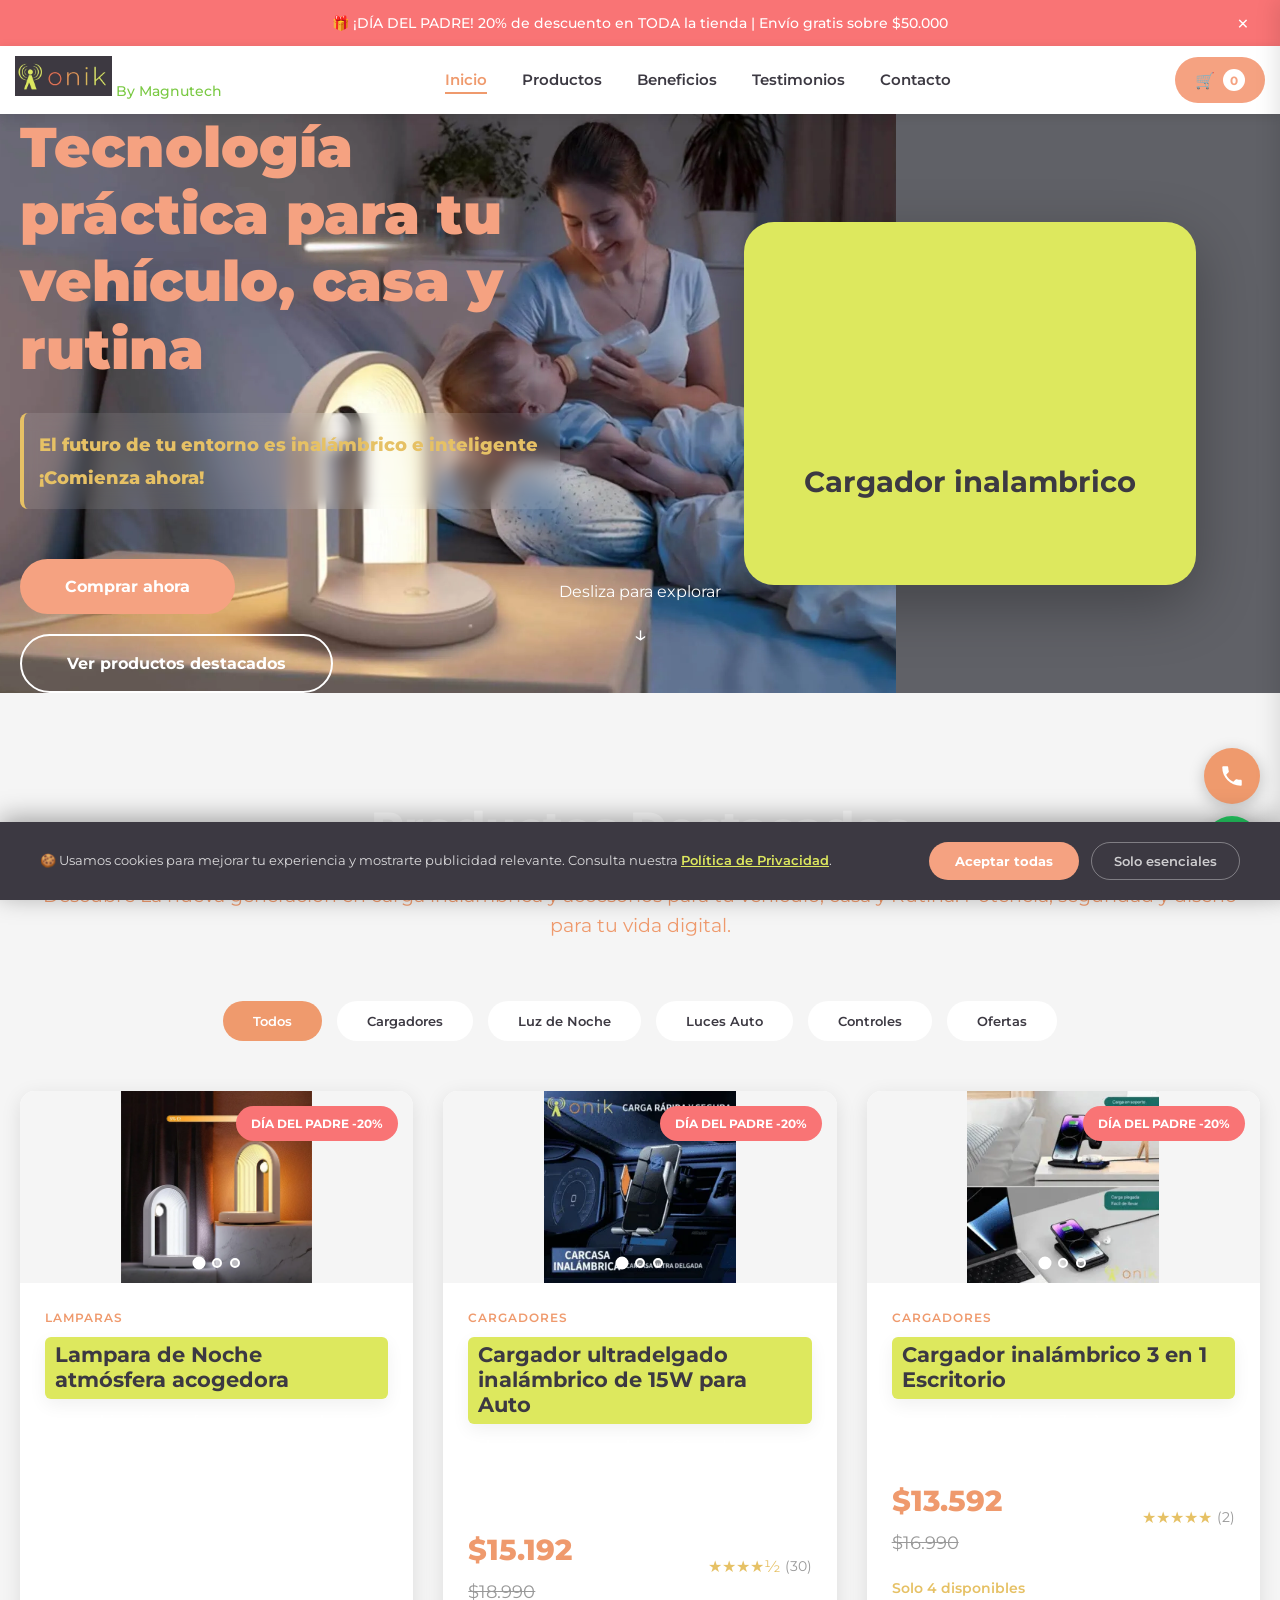
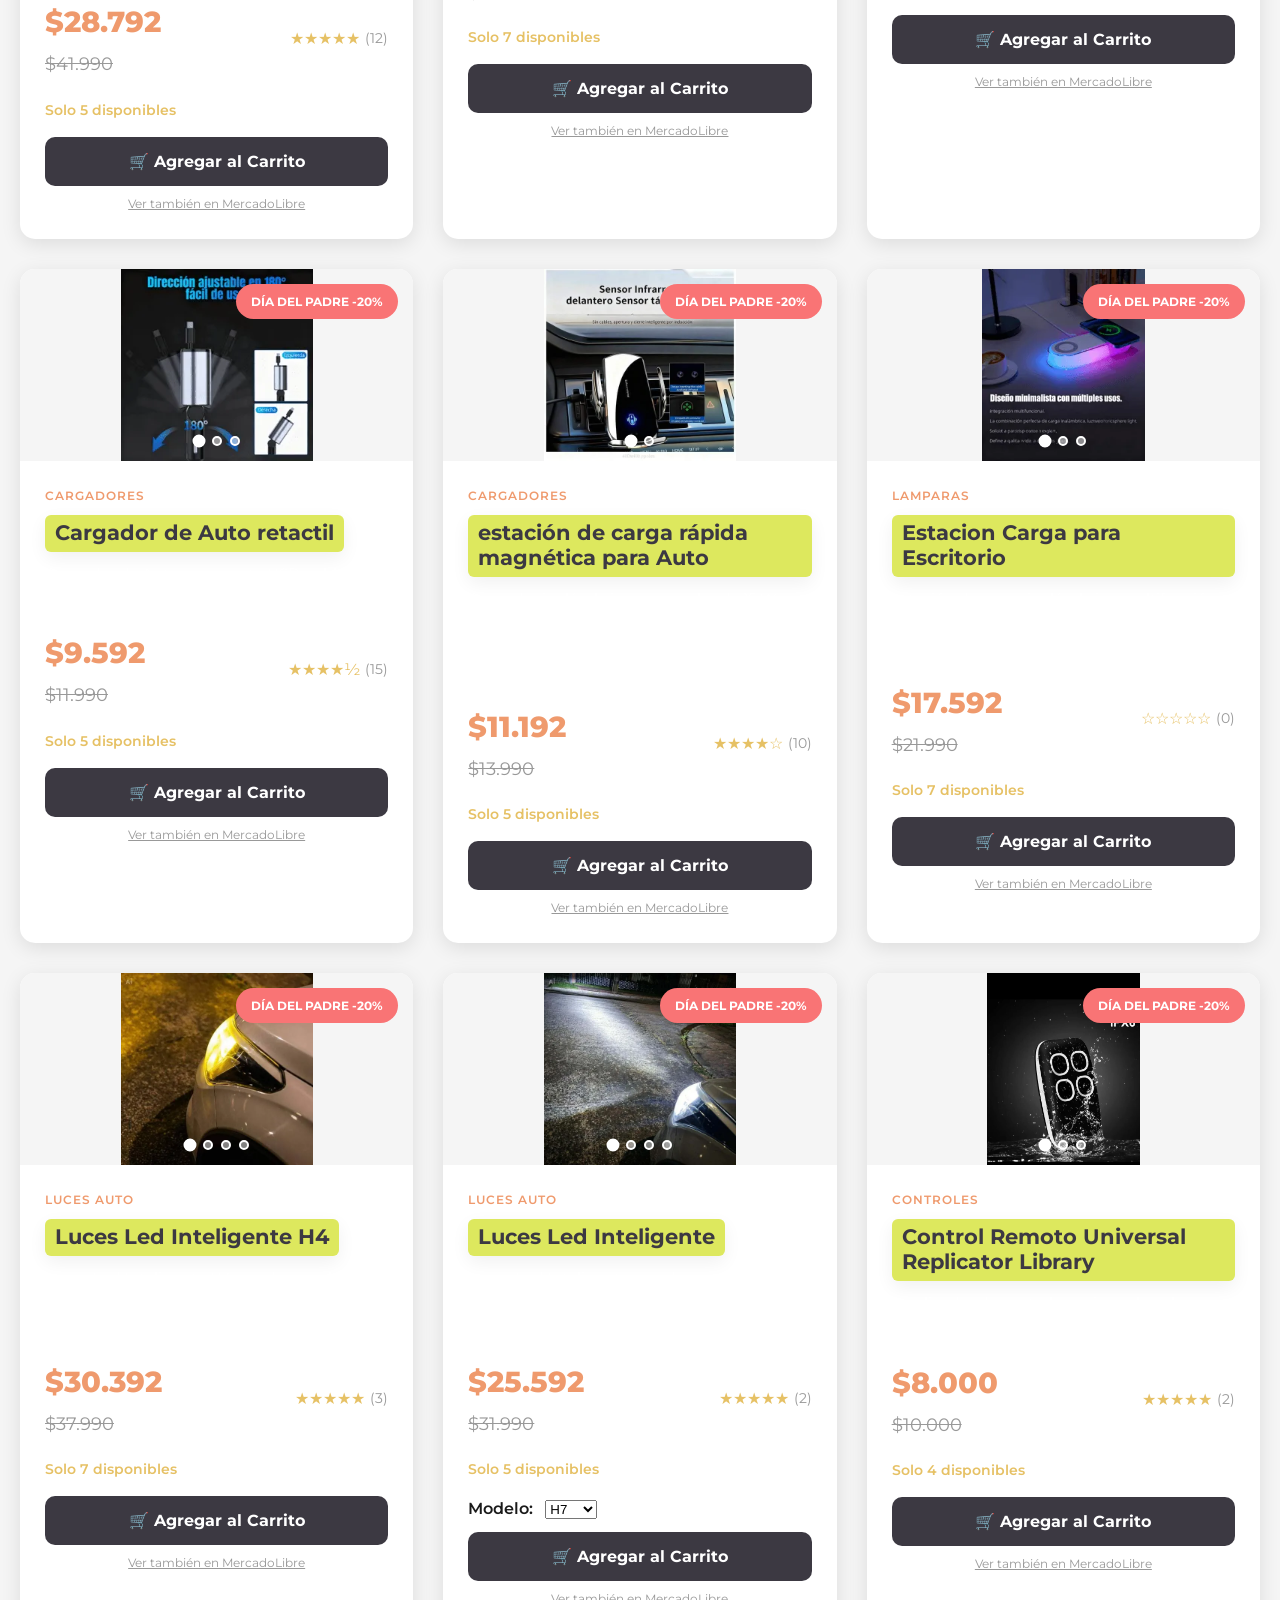
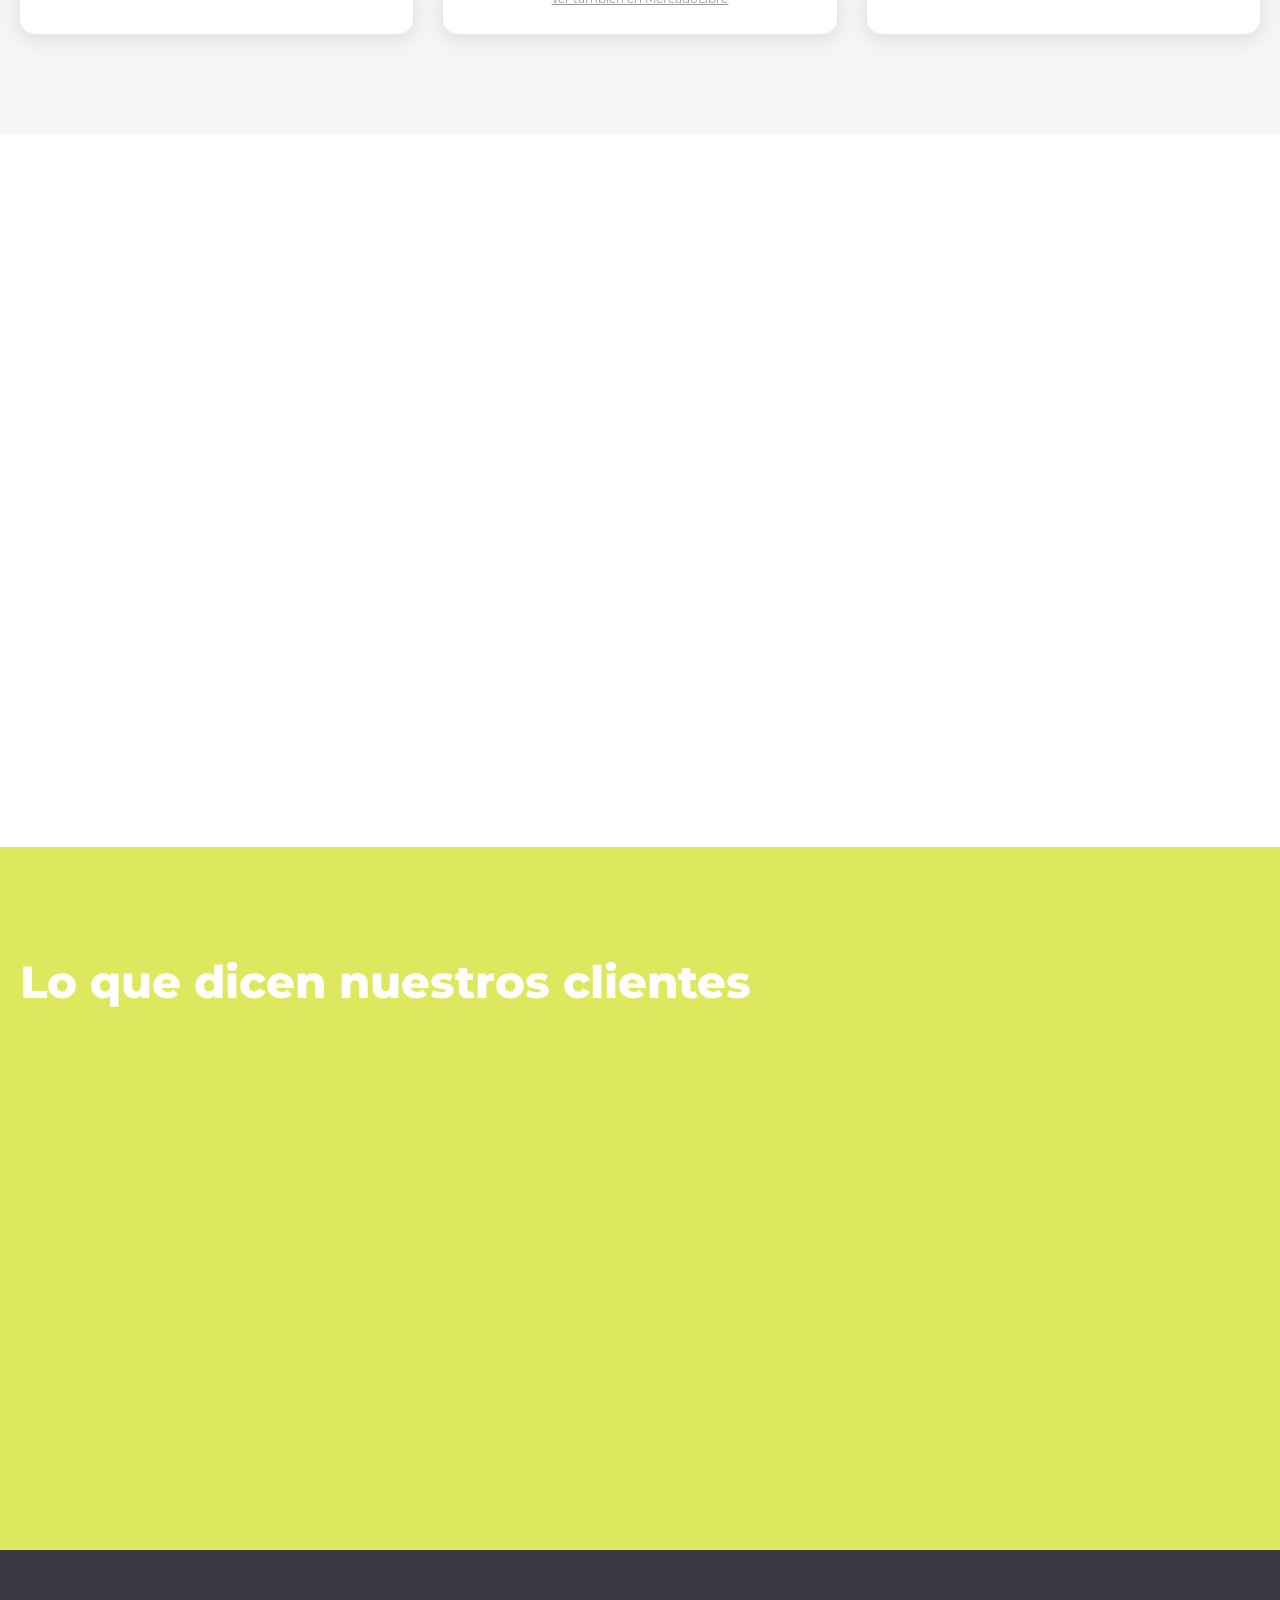
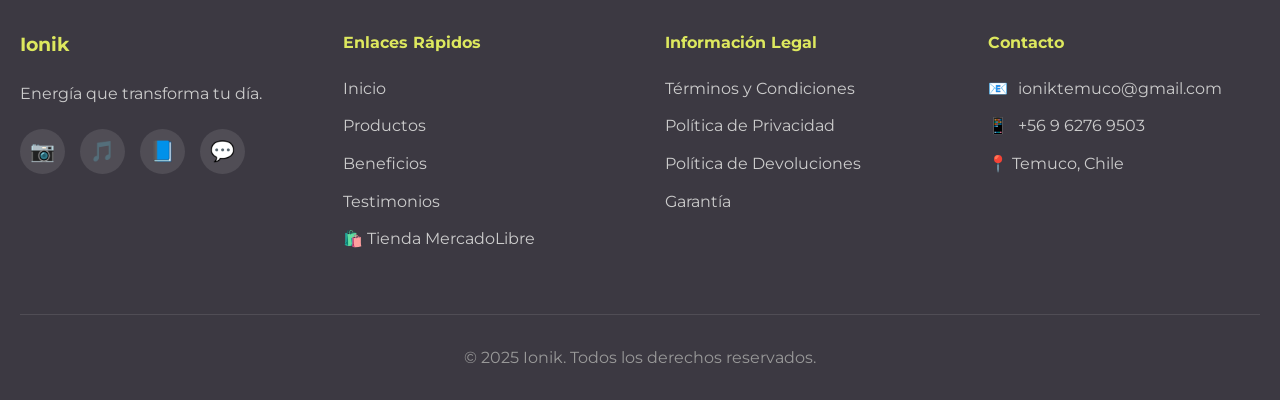
==== index.html @ 6c956cfb "diaDelPadre" ====
<!DOCTYPE html>
<html lang="es">
<head>
    <meta charset="UTF-8">
    <meta name="viewport" content="width=device-width, initial-scale=1.0">
    <!-- Cache: recursos estáticos cacheables, HTML siempre fresco -->
    <meta http-equiv="Cache-Control" content="max-age=3600">
    <meta http-equiv="Pragma" content="cache">
    <title>Ionik - Energía que transforma tu día</title>

    <!-- ================================================ -->
    <!-- SEO BÁSICO                                        -->
    <!-- ================================================ -->
    <meta name="description" content="Ionik — Cargadores inalámbricos, luces de noche y accesorios inteligentes para tu hogar. Envío a todo Chile. Calidad premium al mejor precio.">
    <meta name="keywords" content="cargador inalámbrico, luz de noche, cargador auto, cargador 3 en 1, accesorios hogar, Ionik, Chile, Temuco, carga inalámbrica, Magnutech">
    <meta name="author" content="Ionik - MAGNUTECH SpA">
    <meta name="robots" content="index, follow">
    <link rel="canonical" href="https://ionik.cl/">

    <!-- Open Graph (Facebook, Instagram, WhatsApp) -->
    <meta property="fb:app_id" content="1592995581811650">
    <meta property="og:type" content="website">
    <meta property="og:url" content="https://ionik.cl/">
    <meta property="og:title" content="Ionik — Energía que transforma tu día">
    <meta property="og:description" content="Cargadores inalámbricos, luces de noche y accesorios inteligentes. Envío gratis sobre $50.000. Compra por WhatsApp.">
    <meta property="og:image" content="https://ionik.cl/images_mini/og-preview2.webp">
    <meta property="og:image:width" content="1200">
    <meta property="og:image:height" content="630">
    <meta property="og:locale" content="es_CL">
    <meta property="og:site_name" content="Ionik">

    <!-- Twitter Card -->
    <meta name="twitter:card" content="summary_large_image">
    <meta name="twitter:title" content="Ionik — Energía que transforma tu día">
    <meta name="twitter:description" content="Cargadores inalámbricos y accesorios inteligentes para tu hogar. Envío a todo Chile.">
    <meta name="twitter:image" content="https://ionik.cl/images_mini/og-preview2.webp">

    <!-- ================================================ -->
    <!-- DATOS ESTRUCTURADOS — ORGANIZACIÓN (JSON-LD)     -->
    <!-- ================================================ -->
    <script type="application/ld+json">
    {
      "@context": "https://schema.org",
      "@type": "Organization",
      "name": "Ionik",
      "legalName": "MAGNUTECH SpA",
      "url": "https://ionik.cl",
      "logo": "https://ionik.cl/images_mini/logo.webp",
      "description": "Tienda online de cargadores inalámbricos y accesorios inteligentes para el hogar.",
      "address": {
        "@type": "PostalAddress",
        "addressLocality": "Temuco",
        "addressRegion": "La Araucanía",
        "addressCountry": "CL"
      },
      "contactPoint": {
        "@type": "ContactPoint",
        "telephone": "+56962769503",
        "contactType": "customer service",
        "availableLanguage": "Spanish"
      },
      "sameAs": [
        "https://www.instagram.com/ioniktemuco/",
        "https://www.tiktok.com/@ionik.temuco",
        "https://www.facebook.com/people/Ionik/61577667232135/"
      ]
    }
    </script>

    <!-- ================================================ -->
    <!-- DATOS ESTRUCTURADOS — SITIO WEB (JSON-LD)        -->
    <!-- ================================================ -->
    <script type="application/ld+json">
    {
      "@context": "https://schema.org",
      "@type": "WebSite",
      "name": "Ionik",
      "url": "https://ionik.cl"
    }
    </script>

    <!-- Favicon -->
    <link rel="icon" type="image/png" href="images_mini/logo.webp">
    <link rel="shortcut icon" type="image/png" href="images_mini/logo.webp">
    
    <link rel="preconnect" href="https://fonts.googleapis.com">
    <link rel="preconnect" href="https://fonts.gstatic.com" crossorigin>
    <link href="https://fonts.googleapis.com/css2?family=Montserrat:wght@300;400;600;700;900&display=swap" rel="stylesheet">
    <link rel="stylesheet" href="css/style.css?v=20260327">
    <link rel="stylesheet" href="css/components.css?v=20260327">
    <link rel="stylesheet" href="css/responsive.css?v=20260327">

    <!-- ================================================ -->
    <!-- GOOGLE ANALYTICS 4                               -->
    <!-- ================================================ -->
    <script async src="https://www.googletagmanager.com/gtag/js?id=G-EWHZNB26KC"></script>
    <script>
        window.dataLayer = window.dataLayer || [];
        function gtag() { dataLayer.push(arguments); }
        gtag('js', new Date());
        gtag('config', 'G-EWHZNB26KC');
    </script>

    <!-- ================================================ -->
    <!-- META PIXEL y TIKTOK: carga dinámica en analytics.js
         Solo se activan si el usuario acepta cookies.
         Se removieron de <head> para cumplir RGPD/LGPD.   -->
    <!-- ================================================ -->
</head>
<body>
    <!-- Barra Promocional Superior -->
    <div class="promo-bar" id="promoBar">
        <p>🎁 ¡DÍA DEL PADRE! 20% de descuento en TODA la tienda | Envío gratis sobre $50.000</p>
        <button class="close-promo" onclick="closePromoBar()">×</button>
    </div>

    <!-- Header Principal -->
    <header class="main-header" id="mainHeader">
        <div class="container header-content">
            <!-- Logo -->
            <div class="logo-container">
                <img src="images_mini/logo.webp" alt="Ionik Logo" class="logo" id="mainLogo">
                 <span class="logo-glosa">By Magnutech</span>
            </div>

            <!-- Navegación Desktop -->
            <nav class="main-nav" id="mainNav">
                <ul>
                    <li><a href="#inicio" class="nav-link active">Inicio</a></li>
                    <li><a href="#productos" class="nav-link">Productos</a></li>
                    <li><a href="#beneficios" class="nav-link">Beneficios</a></li>
                    <li><a href="#testimonios" class="nav-link">Testimonios</a></li>
                    <li><a href="#contacto" class="nav-link">Contacto</a></li>
                </ul>
            </nav>

            <!-- Carrito y Mobile Menu -->
            <div class="header-actions">
                <button class="cart-button" onclick="toggleCart()">
                    🛒 <span class="cart-count" id="cartCount">0</span>
                </button>
                <button class="mobile-menu-toggle" onclick="toggleMobileMenu()">
                    <span></span>
                    <span></span>
                    <span></span>
                </button>
            </div>
        </div>
    </header>

    <!-- Carrito Lateral -->
    <div class="cart-sidebar" id="cartSidebar">
        <div class="cart-header">
            <h2>Tu Carrito</h2>
            <button class="close-cart" onclick="toggleCart()">×</button>
        </div>
        <div class="cart-items" id="cartItems">
            <!-- Items dinámicos -->
        </div>
        <div class="cart-footer">
            <div id="shippingBar"></div>
            <div class="cart-total">
                <span>Total:</span>
                <span id="cartTotal">$0</span>
            </div>
            <div class="temuco-trust-badge">
                📦 Despacho desde Temuco a todo Chile 🇨🇱
            </div>
            <button class="btn-primary btn-checkout" onclick="proceedToCheckout()">
                Proceder al Pago
            </button>
            <div class="payment-trust-bar">
                <p class="pay-trust-label">Pago seguro con:</p>
                <div class="pay-logos-row">
                    <span class="pay-logo visa">VISA</span>
                    <span class="pay-logo mastercard"><span class="mc-r">●</span><span class="mc-o">●</span></span>
                    <span class="pay-logo webpay">WebPay Plus</span>
                    <span class="pay-logo mercadopago">Mercado Pago</span>
                </div>
            </div>
        </div>
    </div>

    <!-- Overlay -->
    <div class="overlay" id="overlay" onclick="closeAll()"></div>

    <!-- Hero Section -->
    <section class="hero-section" id="inicio">
        <img 
            src="images_mini/resolucionfullhd.webp" 
            alt="Fondo de la sección principal" 
            class="hero-background-image"
            width="1920"
            height="1080"
            fetchpriority="high"
            loading="eager"
        />
        <div class="hero-background">
            <div class="bg-layer bg-dark-blue"></div>
            <div class="bg-layer bg-dark-gray"></div>
        </div>
        <div class="container hero-content">
            <div class="hero-left">
                <h1 class="hero-title">Tecnología práctica para tu vehículo, casa y rutina</h1>
                <p class="hero-subtitle">El futuro de tu entorno es inalámbrico e inteligente ¡Comienza ahora!</p>
                <div class="hero-actions">
                    <button class="btn-primary btn-large" onclick="scrollToProducts()">
                        Comprar ahora
                    </button>
                    <button class="btn-secondary btn-large" onclick="scrollToProducts()">
                        Ver productos destacados
                    </button>
                </div>
                    </div>
                    <div class="hero-right">
                        <div class="product-card-hero">
                    <video 
                        src="videos/lampara1.mp4" 
                        autoplay 
                        loop 
                        muted 
                        playsinline
                        preload="none"
                        style="width: 300px; height: auto; object-fit: cover;"
                    >
                        Tu navegador no soporta el elemento de video.
                    </video>
                    <h3 class="product-name-hero">Cargador inalambrico</h3>
                </div>
            </div>
        </div>
        <div class="scroll-indicator">
            <span>Desliza para explorar</span>
            <div class="scroll-arrow">↓</div>
        </div>
    </section>

    <!-- Productos Destacados -->
    <section class="products-section" id="productos">
        <div class="container">
            <div class="section-header">
                <h2 class="section-title">Productos Destacados</h2>
                <p class="section-subtitle">Descubre La nueva generación en carga inalámbrica y accesorios para tu vehículo, casa y Rutina. Potencia, seguridad y diseño para tu vida digital.</p>
            </div>

            <!-- Filtros -->
            <div class="product-filters">
                <button class="filter-btn active" data-filter="all">Todos</button>
                <button class="filter-btn" data-filter="cargadores">Cargadores</button>
                <button class="filter-btn" data-filter="lamparas">Luz de Noche</button>
                <button class="filter-btn" data-filter="Luces Auto">Luces Auto</button>
                <button class="filter-btn" data-filter="Controles">Controles</button>
                <button class="filter-btn" data-filter="ofertas">Ofertas</button>
            </div>

            <!-- Grid de Productos -->
            <div class="products-grid" id="productsGrid">
                <!-- Productos se cargan dinámicamente -->
            </div>

            <div class="loading-spinner" id="productsLoading">
                <div class="spinner"></div>
            </div>
        </div>
    </section>

    <!-- Beneficios -->
    <section class="benefits-section" id="beneficios">
        <div class="container">
            <h2 class="section-title">¿Por qué elegir Ionik?</h2>
            <div class="benefits-grid">
                <div class="benefit-card">
                    <div class="benefit-icon">⚡</div>
                    <h3>Confort sin Enredos</h3>
                    <p>Despídete del exceso cables y el desorden. Te brindamos una experiencia de carga cómoda, limpia y siempre organizada.</p>
                </div>
                <div class="benefit-card">
                    <div class="benefit-icon">🧩</div>
                    <h3>Multifuncionalidad</h3>
                    <p>Un solo dispositivo para múltiples necesidades. Carga todos tus productos, y disfruta de extras como luz o audio, todo sin cables.</p>
                </div>
                <div class="benefit-card">
                    <div class="benefit-icon">💎</div>
                    <h3>Diseño y Estilo</h3>
                    <p>Tecnología que no solo funciona, sino que también decora. Productos con estilo y acabados premium que elevan tu espacio.</p>
                </div>
                <div class="benefit-card">
                    <div class="benefit-icon">🚀</div>
                    <h3>Innovación</h3>
                    <p>Te traemos la última tecnología que no encontrarás en Chile. Productos novedosos que marcan tendencia.</p>
                </div>
            </div>
        </div>
    </section>

    <!-- Testimonios -->
    <section class="testimonials-section" id="testimonios">
        <div class="container">
            <h2 class="section-title">Lo que dicen nuestros clientes</h2>
            <div class="testimonials-slider">
                <div class="testimonial-card">
                    <div class="stars">★★★★★</div>
                    <p class="testimonial-text">"El **Cargador Inalámbrico Ultra delgado** es súper rápido y elegante. Carga mi celular sin sobrecalentamiento. ¡Genial!"</p>
                    <div class="testimonial-author">
                        <strong>María González</strong>
                        <span>Ingeniera</span>
                    </div>
                </div>
                <div class="testimonial-card">
                    <div class="stars">★★★★★</div>
                    <p class="testimonial-text">"El complemento ideal **Soporte con carga inalámbrica 3 en 1 ** me salva el día cargo mis *Audífonos y mi celular** sin preocuparme "</p>
                    <div class="testimonial-author">
                        <strong>Carlos Ruiz</strong>
                        <span>Empresario</span>
                    </div>
                </div>
                <div class="testimonial-card">
                    <div class="stars">★★★★★</div>
                    <p class="testimonial-text">"Servicio excepcional y producto de alta calidad. Totalmente recomendado."</p>
                    <div class="testimonial-author">
                        <strong>Ana Martínez</strong>
                        <span>Diseñadora</span>
                    </div>
                </div>
            </div>
        </div>
    </section>

    <!-- Footer -->
    <footer class="main-footer" id="contacto">
        <div class="container">
            <div class="footer-grid">
                <div class="footer-column">
                    <h3>Ionik</h3>
                    <p>Energía que transforma tu día.</p>
                    <div class="social-links">
                        <a href="https://www.instagram.com/ioniktemuco/" target="_blank" aria-label="Instagram">📷</a>
                        <a href="https://www.tiktok.com/@ionik.temuco" target="_blank" aria-label="TikTok">🎵</a>
                        <a href="https://www.facebook.com/people/Ionik/61577667232135/" target="_blank" rel="noopener noreferrer" aria-label="Facebook">📘</a>
                        <a href="https://wa.me/56962769503" target="_blank" aria-label="WhatsApp"
                           onclick="IonkAnalytics.trackEvent('generate_lead', { method: 'whatsapp', location: 'footer' })">💬</a>
                    </div>
                </div>
                <div class="footer-column">
                    <h4>Enlaces Rápidos</h4>
                    <ul>
                        <li><a href="#inicio">Inicio</a></li>
                        <li><a href="#productos">Productos</a></li>
                        <li><a href="#beneficios">Beneficios</a></li>
                        <li><a href="#testimonios">Testimonios</a></li>
                        <li>
                            <a
                                href="https://listado.mercadolibre.cl/_CustId_2585303509?item_id=MLC1874104825&category_id=MLC157684&seller_id=2585303509&client=recoview-selleritems&recos_listing=true"
                                target="_blank"
                                rel="noopener noreferrer"
                                onclick="trackOutboundToMercadoLibre(event, this.href)"
                            >🛍️ Tienda MercadoLibre</a>
                        </li>
                    </ul>
                </div>
                <div class="footer-column">
                    <h4>Información Legal</h4>
                    <ul>
                        <li><a href="legal/terminos-y-condiciones.html">Términos y Condiciones</a></li>
                        <li><a href="legal/politica-de-privacidad.html">Política de Privacidad</a></li>
                        <li><a href="legal/politica-de-devoluciones.html">Política de Devoluciones</a></li>
                        <li><a href="legal/garantia.html">Garantía</a></li>
                    </ul>
                </div>
                <div class="footer-column">
                    <h4>Contacto</h4>
                    <ul class="contact-info">
                        <li>📧 <a href="mailto:ioniktemuco@gmail.com">ioniktemuco@gmail.com</a></li>
                        <li>📱 <a href="tel:+56962769503">+56 9 6276 9503</a></li>
                        <li>📍 Temuco, Chile</li>
                    </ul>
                </div>
            </div>
            <div class="footer-bottom">
                <p>&copy; 2025 Ionik. Todos los derechos reservados.</p>
            </div>
        </div>
    </footer>

    <!-- ================================================ -->
    <!-- BANNER DE COOKIES                                -->
    <!-- ================================================ -->
    <div class="cookie-banner" id="cookieBanner" role="dialog" aria-live="polite" aria-label="Aviso de cookies">
        <div class="cookie-banner-inner">
            <div class="cookie-banner-text">
                <p>
                    🍪 Usamos cookies para mejorar tu experiencia y mostrarte publicidad relevante.
                    Consulta nuestra <a href="legal/politica-de-privacidad.html" target="_blank">Política de Privacidad</a>.
                </p>
            </div>
            <div class="cookie-banner-actions">
                <button class="btn-cookie-accept" onclick="IonkAnalytics.acceptAll()">Aceptar todas</button>
                <button class="btn-cookie-essential" onclick="IonkAnalytics.acceptEssential()">Solo esenciales</button>
            </div>
        </div>
    </div>

    <!-- Botones flotantes de contacto -->
    <div class="floating-buttons" id="floatingButtons">
        <a href="tel:+56962769503"
           class="float-btn float-phone"
           aria-label="Llamar a Ionik"
           title="Llamar ahora">
            <svg width="26" height="26" viewBox="0 0 24 24" fill="white" aria-hidden="true">
                <path d="M6.62 10.79c1.44 2.83 3.76 5.14 6.59 6.59l2.2-2.2c.27-.27.67-.36 1.02-.24 1.12.37 2.33.57 3.57.57.55 0 1 .45 1 1V20c0 .55-.45 1-1 1-9.39 0-17-7.61-17-17 0-.55.45-1 1-1h3.5c.55 0 1 .45 1 1 0 1.25.2 2.45.57 3.57.11.35.03.74-.25 1.02l-2.2 2.2z"/>
            </svg>
        </a>
        <a href="https://wa.me/56962769503"
           target="_blank"
           rel="noopener noreferrer"
           class="float-btn float-whatsapp"
           aria-label="Contactar por WhatsApp"
           title="WhatsApp"
           onclick="IonkAnalytics.trackEvent('generate_lead', { method: 'whatsapp', location: 'float_button' })">
            <svg width="28" height="28" viewBox="0 0 24 24" fill="white" aria-hidden="true">
                <path d="M17.472 14.382c-.297-.149-1.758-.867-2.03-.967-.273-.099-.471-.148-.67.15-.197.297-.767.966-.94 1.164-.173.199-.347.223-.644.075-.297-.15-1.255-.463-2.39-1.475-.883-.788-1.48-1.761-1.653-2.059-.173-.297-.018-.458.13-.606.134-.133.298-.347.446-.52.149-.174.198-.298.298-.497.099-.198.05-.371-.025-.52-.075-.149-.669-1.612-.916-2.207-.242-.579-.487-.5-.669-.51-.173-.008-.371-.01-.57-.01-.198 0-.52.074-.792.372-.272.297-1.04 1.016-1.04 2.479 0 1.462 1.065 2.875 1.213 3.074.149.198 2.096 3.2 5.077 4.487.709.306 1.262.489 1.694.625.712.227 1.36.195 1.871.118.571-.085 1.758-.719 2.006-1.413.248-.694.248-1.289.173-1.413-.074-.124-.272-.198-.57-.347m-5.421 7.403h-.004a9.87 9.87 0 01-5.031-1.378l-.361-.214-3.741.982.998-3.648-.235-.374a9.86 9.86 0 01-1.51-5.26c.001-5.45 4.436-9.884 9.888-9.884 2.64 0 5.122 1.03 6.988 2.898a9.825 9.825 0 012.893 6.994c-.003 5.45-4.437 9.884-9.885 9.884m8.413-18.297A11.815 11.815 0 0012.05 0C5.495 0 .16 5.335.157 11.892c0 2.096.547 4.142 1.588 5.945L.057 24l6.305-1.654a11.882 11.882 0 005.683 1.448h.005c6.554 0 11.89-5.335 11.893-11.893a11.821 11.821 0 00-3.48-8.413z"/>
            </svg>
        </a>
    </div>

    <!-- Scripts — analytics.js debe ser el primero -->
    <script src="js/analytics.js?v=20260327"></script>
    <script>
        // Registrar clics hacia MercadoLibre en Google Analytics y Pixel (seguro si no están cargados)
        function trackOutboundToMercadoLibre(e, href) {
            try {
                if (typeof gtag === 'function') {
                    gtag('event', 'mercadolibre_click', {
                        'event_category': 'outbound',
                        'event_label': href,
                        'transport_type': 'beacon'
                    });
                }
            } catch (err) { console.error(err); }
            try {
                if (typeof fbq === 'function') {
                    fbq('trackCustom', 'MercadoLibreClick', { href: href });
                } else if (window.IonkAnalytics && typeof window.IonkAnalytics.trackPixel === 'function') {
                    // Si el wrapper de analytics expone un helper, usarlo
                    window.IonkAnalytics.trackPixel('MercadoLibreClick', { href: href });
                }
            } catch (err) {}
            // No evitar la navegación; gtag con beacon intentará enviar el evento.
        }
    </script>
    <script src="js/main.js?v=20260327"></script>
    <script src="js/cart.js?v=20260327"></script>
    <script src="js/products.js?v=20260327"></script>
</body>
</html>
---- css/style.css ----
/* ================================
   VARIABLES Y RESET
   ================================ */

:root {
    --verde-limon: #dde85e;
    --gris-oscuro: #3c3942;
    --acento-1: #e6c165;
    --acento-2: #ef9a6d;
    --acento-3: #f97475;
    --salmon: #f5a281;
    --dark-blue: #5a6b7c;
    --dark-gray: #45464d;
    --blanco: #ffffff;
    --negro: #1a1a1a;
    --gris-claro: #f5f5f5;
    --sombra: rgba(0, 0, 0, 0.1);
    --transicion: all 0.3s ease;
}

* {
    margin: 0;
    padding: 0;
    box-sizing: border-box;
}

body {
    font-family: 'Montserrat', sans-serif;
    color: var(--negro);
    line-height: 1.6;
    overflow-x: hidden;
}

.container {
    max-width: 1400px;
    margin: 0 auto;
    padding: 0 20px;
}

img {
    max-width: 100%;
    height: auto;
}

a {
    text-decoration: none;
    color: inherit;
}

button {
    cursor: pointer;
    border: none;
    font-family: inherit;
}

/* ================================
   BARRA PROMOCIONAL
   ================================ */

.promo-bar {
    background: var(--acento-3);
    color: var(--blanco);
    padding: 12px 20px;
    text-align: center;
    position: relative;
    font-size: 14px;
    font-weight: 500;
    animation: slideDown 0.5s ease;
}

.close-promo {
    position: absolute;
    right: 20px;
    top: 50%;
    transform: translateY(-50%);
    background: transparent;
    color: var(--blanco);
    font-size: 24px;
    padding: 0 10px;
    transition: var(--transicion);
}

.close-promo:hover {
    opacity: 0.7;
}

/* ================================
   HEADER
   ================================ */

.main-header {
    background: var(--blanco);
    box-shadow: 0 2px 10px var(--sombra);
    position: sticky;
    top: 0;
    z-index: 1000;
    transition: var(--transicion);
}

/* Header compacto al hacer scroll en móvil */
@media (max-width: 768px) {
    .main-header.header-slim .header-content {
        padding: 4px 15px;
        min-height: 48px;
    }
    .main-header.header-slim .logo {
        height: 28px;
    }
    .main-header.header-slim .promo-bar {
        display: none;
    }
}

.header-content {
    display: flex;
    align-items: center;
    justify-content: space-between;
    padding: 10px 15px;
    min-height: 60px;
}

.logo-container {
    flex-shrink: 0;
}

.logo {
    height: 40px;
    width: auto;
    transition: var(--transicion);
}

.main-nav ul {
    display: flex;
    list-style: none;
    gap: 35px;
}

.nav-link {
    font-weight: 600;
    font-size: 15px;
    color: var(--gris-oscuro);
    position: relative;
    transition: var(--transicion);
    padding: 5px 0;
}

.nav-link::after {
    content: '';
    position: absolute;
    bottom: 0;
    left: 0;
    width: 0;
    height: 2px;
    background: var(--acento-2);
    transition: var(--transicion);
}

.nav-link:hover::after,
.nav-link.active::after {
    width: 100%;
}

.nav-link:hover,
.nav-link.active {
    color: var(--acento-2);
}

/* ================================
   HEADER ACTIONS
   ================================ */

.header-actions {
    display: flex;
    align-items: center;
    gap: 20px;
}

.cart-button {
    background: var(--salmon);
    color: var(--blanco);
    padding: 12px 20px;
    border-radius: 25px;
    font-weight: 600;
    font-size: 16px;
    display: flex;
    align-items: center;
    gap: 8px;
    transition: var(--transicion);
    position: relative;
}

.cart-button:hover {
    background: var(--acento-2);
    transform: translateY(-2px);
    box-shadow: 0 5px 15px rgba(245, 162, 129, 0.4);
}

.cart-count {
    background: var(--blanco);
    color: var(--salmon);
    border-radius: 50%;
    width: 22px;
    height: 22px;
    display: flex;
    align-items: center;
    justify-content: center;
    font-size: 12px;
    font-weight: 700;
}

.mobile-menu-toggle {
    display: none;
    flex-direction: column;
    gap: 5px;
    background: transparent;
    padding: 5px;
}

.mobile-menu-toggle span {
    width: 25px;
    height: 3px;
    background: var(--gris-oscuro);
    border-radius: 3px;
    transition: var(--transicion);
}

/* ================================
   CARRITO LATERAL
   ================================ */

.cart-sidebar {
    position: fixed;
    right: -400px;
    top: 0;
    width: 400px;
    height: 100vh;
    background: var(--blanco);
    box-shadow: -5px 0 20px var(--sombra);
    z-index: 2000;
    transition: right 0.4s ease;
    display: flex;
    flex-direction: column;
}

.cart-sidebar.active {
    right: 0;
}

.cart-header {
    padding: 25px;
    border-bottom: 2px solid var(--gris-claro);
    display: flex;
    justify-content: space-between;
    align-items: center;
}

.cart-header h2 {
    font-size: 24px;
    color: var(--gris-oscuro);
}

.close-cart {
    background: transparent;
    font-size: 32px;
    color: var(--gris-oscuro);
    padding: 0;
    line-height: 1;
    transition: var(--transicion);
}

.close-cart:hover {
    color: var(--acento-3);
    transform: rotate(90deg);
}

.cart-items {
    flex: 1;
    overflow-y: auto;
    padding: 20px;
}

.cart-footer {
    padding: 20px 25px;
    border-top: 2px solid var(--gris-claro);
}

.cart-total {
    display: flex;
    justify-content: space-between;
    font-size: 20px;
    font-weight: 700;
    margin-bottom: 20px;
    color: var(--gris-oscuro);
}

.overlay {
    position: fixed;
    top: 0;
    left: 0;
    width: 100%;
    height: 100%;
    background: rgba(0, 0, 0, 0.6);
    z-index: 1500;
    opacity: 0;
    visibility: hidden;
    transition: var(--transicion);
}

.overlay.active {
    opacity: 1;
    visibility: visible;
}

/* ================================
   HERO SECTION
   ================================ */

   /*.hero-section {
    background-color: #4b5563; 
    position: relative;
    overflow: hidden;
    display: flex;
    align-items: center;
    justify-content: center;
}*/

.hero-section {
    
   /* min-height: 100vh;*/
 
    position: relative;
    overflow: hidden;
    display: flex;
    align-items: center;
    justify-content: center;
    /*padding: 120px 0 80px;*/
}

.hero-background {
    position: absolute;
    top: 0;
    left: 0;
    width: 100%;
    height: 100%;
    z-index: -1;
}
/* 1. ESTILO DE LA IMAGEN DE FONDO */
.hero-background-image {
    position: absolute; /* Permite posicionarla y que el texto no se mueva */
    top: 0;
    left: 0;
    width: 70%;
    height: 100%;
    object-fit: cover; /* Asegura que la imagen cubra todo el espacio sin distorsionarse */
    z-index: 1; /* Debe tener el z-index más bajo para estar en el fondo */
}

/*.bg-layer {
    content: '';
    position: absolute;
    top: 0;
    right: 0;
    width: 70%; /* Ajuste para mostrar el verde lima en un lado 
    height: 100%;
    background-color: #3c3942; /* --gris-oscuro 
    clip-path: polygon(10% 0, 100% 0, 100% 100%, 0% 100%);
}*/

.bg-layer {
    content: '';
    position: absolute;
    top: 0;
    right: 0;
    width: 100%;
    height: 100%;
    z-index: 15; /* Asegura que estén por encima de la imagen (z-index: 1) */
    opacity: 0.85; /* Opcional: añade transparencia para ver la imagen a través del color */
    
}

.bg-dark-blue {
    background: var(--dark-blue);
   clip-path: polygon(0 0, 60% 0, 40% 100%, 0% 100%);
}

.bg-dark-gray {
    background: var(--dark-gray);
   clip-path: polygon(60% 0, 100% 0, 100% 100%, 40% 100%);
}

.hero-content {
    display: grid;
    grid-template-columns: 1fr 1fr;
    gap: 80px;
    align-items: center;
    z-index: 10;
    animation: fadeInUp 1s ease;
    max-width: 1400px;
    position: relative;
}


.hero-left {
    padding-right: 40px;
}

.hero-title {
    font-size: 3.5rem;
    font-weight: 900;
    color: var(--salmon);
    margin-bottom: 30px;
    line-height: 1.2;
}

.hero-subtitle {
    font-size: 1.15rem;
    color: #e6c165;
    margin-bottom: 50px;
    font-weight: 800;
    line-height: 1.8;
    /* El truco: un fondo muy sutil que desenfoca lo de atrás */
    background: rgba(255, 255, 255, 0.1); 
    backdrop-filter: blur(8px); 
    padding: 15px;
    border-radius: 8px;
    border-left: 4px solid #e6c165; /* Una línea dorada para mantener tu marca */
    
}


.hero-actions {
    display: flex;
    gap: 20px;
    flex-wrap: wrap;
}

.hero-right {
    display: flex;
    justify-content: center;
    align-items: center;
}

.product-card-hero {
    background: var(--verde-limon);
    border-radius: 30px;
    padding: 80px 60px;
    text-align: center;
    box-shadow: 0 20px 60px rgba(0, 0, 0, 0.3);
    animation: float 3s ease-in-out infinite;
    min-width: 400px;
}

.product-icon {
    color: var(--gris-oscuro);
    margin-bottom: 30px;
    display: flex;
    justify-content: center;
}

.product-name-hero {
    font-size: 1.8rem;
    font-weight: 700;
    color: var(--gris-oscuro);
    margin: 0;
}

.btn-primary,
.btn-secondary {
    padding: 18px 40px;
    border-radius: 50px;
    font-weight: 700;
    font-size: 16px;
    transition: var(--transicion);
    border: none;
    cursor: pointer;
}

.btn-primary {
    background: var(--salmon);
    color: var(--blanco);
}

.btn-primary:hover {
    background: var(--acento-2);
    transform: translateY(-3px);
    box-shadow: 0 10px 25px rgba(245, 162, 129, 0.4);
}

.btn-secondary {
    background: transparent;
    color: var(--blanco);
    border: 2px solid var(--blanco);
}

.btn-secondary:hover {
    background: var(--blanco);
    color: var(--gris-oscuro);
}

.btn-large {
    padding: 18px 45px;
}

/* Botón MercadoLibre */
.btn-mercadolibre {
    display: inline-flex;
    align-items: center;
    gap: 10px;
    padding: 16px 32px;
    border-radius: 50px;
    background: #FFE600;
    color: #333333;
    font-weight: 700;
    font-size: 15px;
    text-decoration: none;
    border: none;
    cursor: pointer;
    transition: var(--transicion);
    white-space: nowrap;
}

.btn-mercadolibre:hover {
    background: #f0d800;
    color: #333333;
    transform: translateY(-3px);
    box-shadow: 0 10px 25px rgba(255, 230, 0, 0.45);
}

/* ================================
   BANNER DE COOKIES
   ================================ */

.cookie-banner {
    position: fixed;
    bottom: var(--cookie-bottom-offset, 0);
    left: 0;
    right: 0;
    z-index: 9999;
    background: var(--gris-oscuro);
    color: var(--blanco);
    padding: 20px 24px;
    box-shadow: 0 -4px 24px rgba(0, 0, 0, 0.35);
    transform: translateY(100%);
    transition: transform 0.4s cubic-bezier(0.4, 0, 0.2, 1), bottom 0.2s ease;
    display: none;
}

/* Si detectamos un overlay nativo (in-app browsers como Instagram), aplicamos un offset para evitar solapamiento */
.cookie-banner.offset {
    --cookie-bottom-offset: 72px; /* ajustar según altura del banner azul */
}

.cookie-banner.active {
    display: block;
    transform: translateY(0);
}

/* Mientras el banner de cookies esté visible, evitar que elementos subyacentes reciban clicks.
   Esto previene que overlays externos (p. ej. el botón 'llamar' de webviews de Instagram) capturen el toque
   cuando el usuario hace clic en 'Aceptar'. */
.cookies-modal-open * {
    pointer-events: none !important;
}
.cookies-modal-open #cookieBanner,
.cookies-modal-open #cookieBanner * {
    pointer-events: auto !important;
}

.cookie-banner-inner {
    max-width: 1200px;
    margin: 0 auto;
    display: flex;
    align-items: center;
    gap: 24px;
    flex-wrap: wrap;
}

.cookie-banner-text {
    flex: 1;
    min-width: 260px;
}

.cookie-banner-text p {
    font-size: 13px;
    color: rgba(255, 255, 255, 0.82);
    line-height: 1.5;
    margin: 0;
}

.cookie-banner-text a {
    color: var(--verde-limon);
    text-decoration: underline;
    font-weight: 600;
}

.cookie-banner-text a:hover { color: var(--acento-1); }

.cookie-banner-actions {
    display: flex;
    gap: 12px;
    flex-shrink: 0;
    flex-wrap: wrap;
}

.btn-cookie-accept {
    background: var(--salmon);
    color: var(--blanco);
    border: none;
    border-radius: 50px;
    padding: 11px 26px;
    font-size: 13px;
    font-weight: 700;
    font-family: inherit;
    cursor: pointer;
    transition: var(--transicion);
    white-space: nowrap;
}

.btn-cookie-accept:hover {
    background: var(--acento-2);
    transform: translateY(-2px);
}

.btn-cookie-essential {
    background: transparent;
    color: rgba(255, 255, 255, 0.75);
    border: 1.5px solid rgba(255, 255, 255, 0.35);
    border-radius: 50px;
    padding: 10px 22px;
    font-size: 13px;
    font-weight: 600;
    font-family: inherit;
    cursor: pointer;
    transition: var(--transicion);
    white-space: nowrap;
}

.btn-cookie-essential:hover {
    border-color: rgba(255, 255, 255, 0.7);
    color: var(--blanco);
}

.scroll-indicator {
    position: absolute;
    bottom: 40px;
    left: 50%;
    transform: translateX(-50%);
    text-align: center;
    color: var(--blanco);
    animation: bounce 2s infinite;
    /* Visibilidad: Debe tener un z-index muy alto */
    z-index: 100; 
    
    /* Estilo: Hace el texto blanco para que contraste con el fondo */
    color: white;
}

.scroll-arrow {
    font-size: 24px;
    margin-top: 10px;
}

@keyframes float {
    0%, 100% {
        transform: translateY(0);
    }
    50% {
        transform: translateY(-20px);
    }
}

/* ================================
   SECCIONES GENERALES
   ================================ */

.section-header {
    text-align: center;
    margin-bottom: 60px;
}

.section-title {
    font-size: 2.8rem;
    font-weight: 800;
    color: var(--blanco);
    margin-bottom: 15px;
}

.section-subtitle {
    font-size: 1.2rem;
    color: var(--acento-2);
    font-weight: 400;
}

/* ================================
   PRODUCTOS
   ================================ */

.products-section {
    padding: 100px 0;
    background: var(--gris-claro);
}

/* Mejor contraste para el nombre del producto dentro de las tarjetas.
   Se añade un fondo sutil, padding y color oscuro para asegurar legibilidad
   sobre imágenes o fondos claros/coloreados. */
.product-card .product-name {
    color: var(--gris-oscuro) !important;
    background: #dde85e; /*rgba(255,255,255,0.92);*/
    display: inline-block;
    padding: 6px 10px;
    border-radius: 6px;
    font-weight: 700;
    line-height: 1.2;
    max-width: 100%;
    box-shadow: 0 6px 18px rgba(0,0,0,0.06);
}

/* Variante para el héroe (si acaso se solapan estilos) */

.product-filters {
    display: flex;
    justify-content: center;
    gap: 15px;
    margin-bottom: 50px;
    flex-wrap: wrap;
}

.filter-btn {
    padding: 12px 30px;
    background: var(--blanco);
    color: var(--gris-oscuro);
    border-radius: 25px;
    font-weight: 600;
    transition: var(--transicion);
}

.filter-btn:hover,
.filter-btn.active {
    background: var(--acento-2);
    color: var(--blanco);
}

.products-grid {
    display: grid;
    grid-template-columns: repeat(auto-fill, minmax(320px, 1fr));
    gap: 30px;
}

/* ================================
   BENEFICIOS
   ================================ */

.benefits-section {
    padding: 100px 0;
    background: var(--blanco);
}

.benefits-grid {
    display: grid;
    grid-template-columns: repeat(auto-fit, minmax(250px, 1fr));
    gap: 40px;
    margin-top: 60px;
}

.benefit-card {
    text-align: center;
    padding: 40px 20px;
    border-radius: 15px;
    transition: var(--transicion);
}

.benefit-card:hover {
    background: var(--gris-claro);
    transform: translateY(-10px);
}

.benefit-icon {
    font-size: 4rem;
    margin-bottom: 20px;
}

.benefit-card h3 {
    font-size: 1.4rem;
    color: var(--gris-oscuro);
    margin-bottom: 15px;
    font-weight: 700;
}

.benefit-card p {
    color: #666;
    font-size: 1rem;
}

/* ================================
   TESTIMONIOS
   ================================ */

.testimonials-section {
    padding: 100px 0;
    background: var(--verde-limon);
}

.testimonials-slider {
    display: grid;
    grid-template-columns: repeat(auto-fit, minmax(300px, 1fr));
    gap: 30px;
    margin-top: 60px;
}

.testimonial-card {
    background: var(--blanco);
    padding: 40px;
    border-radius: 20px;
    box-shadow: 0 5px 20px var(--sombra);
    transition: var(--transicion);
}

.testimonial-card:hover {
    transform: translateY(-10px);
    box-shadow: 0 10px 30px rgba(0, 0, 0, 0.15);
}

.stars {
    color: var(--acento-1);
    font-size: 1.5rem;
    margin-bottom: 20px;
}

.testimonial-text {
    font-size: 1.1rem;
    font-style: italic;
    color: #555;
    margin-bottom: 25px;
    line-height: 1.7;
}

.testimonial-author strong {
    display: block;
    color: var(--gris-oscuro);
    font-size: 1.1rem;
    margin-bottom: 5px;
}

.testimonial-author span {
    color: #888;
    font-size: 0.95rem;
}

/* ================================
   FOOTER
   ================================ */

.main-footer {
    background: var(--gris-oscuro);
    color: var(--blanco);
    padding: 80px 0 30px;
}

.footer-grid {
    display: grid;
    grid-template-columns: repeat(auto-fit, minmax(250px, 1fr));
    gap: 50px;
    margin-bottom: 50px;
}

.footer-column h3,
.footer-column h4 {
    margin-bottom: 20px;
    font-weight: 700;
    color: var(--verde-limon);
}

.footer-column p {
    line-height: 1.8;
    color: #ccc;
}

.footer-column ul {
    list-style: none;
}

.footer-column ul li {
    margin-bottom: 12px;
}

.footer-column ul li a {
    color: #ccc;
    transition: var(--transicion);
}

.footer-column ul li a:hover {
    color: var(--verde-limon);
    padding-left: 5px;
}

.social-links {
    display: flex;
    gap: 15px;
    margin-top: 20px;
}

.social-links a {
    width: 45px;
    height: 45px;
    display: flex;
    align-items: center;
    justify-content: center;
    background: rgba(255, 255, 255, 0.1);
    border-radius: 50%;
    font-size: 20px;
    transition: var(--transicion);
}

.social-links a:hover {
    background: var(--verde-limon);
    transform: translateY(-5px);
}

.contact-info li {
    display: flex;
    align-items: center;
    gap: 10px;
    color: #ccc;
}

.footer-bottom {
    text-align: center;
    padding-top: 30px;
    border-top: 1px solid rgba(255, 255, 255, 0.1);
    color: #999;
}

/* ================================
   LOADING SPINNER
   ================================ */

.loading-spinner {
    display: none;
    justify-content: center;
    padding: 40px;
}

.spinner {
    width: 50px;
    height: 50px;
    border: 5px solid var(--gris-claro);
    border-top: 5px solid var(--acento-2);
    border-radius: 50%;
    animation: spin 1s linear infinite;
}

/* ================================
   ANIMACIONES
   ================================ */

@keyframes slideDown {
    from {
        transform: translateY(-100%);
    }
    to {
        transform: translateY(0);
    }
}

@keyframes fadeInUp {
    from {
        opacity: 0;
        transform: translateY(30px);
    }
    to {
        opacity: 1;
        transform: translateY(0);
    }
}

@keyframes bounce {
    0%, 20%, 50%, 80%, 100% {
        transform: translateX(-50%) translateY(0);
    }
    40% {
        transform: translateX(-50%) translateY(-10px);
    }
    60% {
        transform: translateX(-50%) translateY(-5px);
    }
}

@keyframes spin {
    to {
        transform: rotate(360deg);
    }
}
/*
/* Visualizar imagenes de prodcuto*/
.product-media img
.product-media video {
    /* 1. Mantiene las proporciones y asegura que la imagen/video se vea completamente */
    object-fit: contain; 
    
    /* 2. Asegura que el elemento ocupe todo el espacio disponible en el contenedor */
    width: 100%;
    height: 100%;
}
/* 1. Definir una altura fija para el contenedor de la imagen */
.product-image-container {
    /* Si estás usando Tailwind, la altura es definida por una clase como h-48. 
       Si no, usa una altura fija en píxeles. (Ej. 192px es equivalente a h-48) */
    height: 192px; 
    
    /* Asegúrate de que el contenedor de la imagen sea relativo para posicionar elementos internos */
    position: relative; 
    
    /* Importante para contener el slider interno */
    overflow: hidden; 
}

/* 2. Forzar que la imagen OCUPE todo el espacio y se AJUSTE */
.product-image {
    /* Ocupar el 100% del contenedor h-192px */
    width: 100%;
    height: 120%;
    
    /* Esta es la CLAVE: Asegura que la imagen quepa completa, sin cortarse */
    object-fit: contain !important; 
    
    /* Usa !important para asegurarte de que esta regla no sea sobrescrita por ninguna otra */
    
    /* Si tienes un slider, el display puede ser absolute */
    position: relative; 
    top: 0;
    left: 0;
    flex-shrink: 0;
}

/* Si tu slider usa transformación (lo cual es probable) */
.product-image-slider {
    display: flex; /* O un display que permita que las imágenes se muevan horizontalmente */
    height: 100%;
}

.logo-glosa {
    text-align: center;
    font-size: 14px;
    color: #7ac943; /* verde limón similar al logo */
    margin-top: 5px;
    font-weight: 500;
}
#inicio {
    scroll-margin-top: 100px; /* ajusta según la altura real de tu header */
}
.transfer-details {
    font-size: 14px;          /* texto más pequeño */
    line-height: 1.2;         /* reduce el espacio entre líneas */
    padding: 10px 15px;       /* reduce el espacio interno */
    margin-top: 10px;         /* separa del bloque anterior */
    background: #f7f7f7;      /* opcional: fondo suave */
    border-radius: 6px;       /* opcional: bordes suaves */
}

.transfer-details h3 {
    font-size: 16px;
    margin-bottom: 8px;       /* menos espacio debajo del título */
}

.transfer-details p {
    margin: 0;          /* elimina separación vertical */
    line-height: 0.1;   /* junta más las líneas */
    font-size: 13px;    /* opcional: más pequeño */
    padding: 0px;
}


.transfer-warning {
    margin-top: 10px;
    font-size: 13px;
    line-height: 1.2;
    background: #fff3cd;      /* amarillo suave */
    padding: 8px;
    border-radius: 5px;
    border: 1px solid #ffeeba;
}
---- css/components.css ----
/* ================================
   TARJETAS DE PRODUCTO
   ================================ */

.product-card {
    background: var(--blanco);
    border-radius: 15px;
    overflow: hidden;
    box-shadow: 0 5px 20px var(--sombra);
    transition: var(--transicion);
    position: relative;
}

.product-card:hover {
    transform: translateY(-10px);
    box-shadow: 0 15px 40px rgba(0, 0, 0, 0.15);
}

/* Badge de Oferta */
.product-badge {
    position: absolute;
    top: 15px;
    right: 15px;
    background: var(--acento-3);
    color: var(--blanco);
    padding: 8px 15px;
    border-radius: 20px;
    font-weight: 700;
    font-size: 12px;
    z-index: 10;
}

.product-badge.new {
    background: var(--verde-limon);
    color: var(--gris-oscuro);
}

/* Galería de Imágenes */
.product-image-container {
    position: relative;
    width: 100%;
    aspect-ratio: 4 / 3;
    overflow: hidden;
    background: var(--gris-claro);
}

.product-image-slider {
    display: flex;
    transition: transform 0.5s ease;
    height: 100%;
}

.product-image {
    min-width: 100%;
    height: 100%;
    object-fit: cover;
}

/* Controles del Slider */
.slider-controls {
    position: absolute;
    bottom: 15px;
    left: 50%;
    transform: translateX(-50%);
    display: flex;
    gap: 8px;
    z-index: 10;
}

.slider-dot {
    width: 10px;
    height: 10px;
    border-radius: 50%;
    background: rgba(255, 255, 255, 0.5);
    border: 2px solid var(--blanco);
    cursor: pointer;
    transition: var(--transicion);
}

.slider-dot.active {
    background: var(--blanco);
    transform: scale(1.3);
}

/* Información del Producto */
.product-info {
    padding: 25px;
}

.product-category {
    font-size: 12px;
    color: var(--acento-2);
    font-weight: 600;
    text-transform: uppercase;
    letter-spacing: 1px;
    margin-bottom: 10px;
}

.product-name {
    font-size: 1.3rem;
    font-weight: 700;
    color: var(--gris-oscuro);
    margin-bottom: 10px;
    line-height: 1.3;
}

.product-description {
    font-size: 0.95rem;
    color: var(--blanco);/*#666;*/
    margin-bottom: 20px;
    line-height: 1.6;
}

/* Precio y Rating */
.product-meta {
    display: flex;
    justify-content: space-between;
    align-items: center;
    margin-bottom: 20px;
}

.product-price {
    display: flex;
    flex-direction: column;
    gap: 5px;
}

.price-current {
    font-size: 1.8rem;
    font-weight: 800;
    color: var(--acento-2);
}

.price-original {
    font-size: 1.1rem;
    color: #999;
    text-decoration: line-through;
}

.product-rating {
    display: flex;
    align-items: center;
    gap: 5px;
}

.stars-small {
    color: var(--acento-1);
    font-size: 1rem;
}

.rating-count {
    font-size: 0.85rem;
    color: #999;
}

/* Stock */
.product-stock {
    font-size: 0.9rem;
    margin-bottom: 15px;
}

.stock-available {
    color: #4caf50;
    font-weight: 600;
}

.stock-low {
    color: var(--acento-1);
    font-weight: 600;
}

.stock-out {
    color: var(--acento-3);
    font-weight: 600;
}

/* Botón de Compra */
.btn-add-to-cart {
    width: 100%;
    padding: 15px;
    background: var(--gris-oscuro);
    color: var(--blanco);
    border-radius: 10px;
    font-weight: 700;
    font-size: 1rem;
    transition: var(--transicion);
    display: flex;
    align-items: center;
    justify-content: center;
    gap: 10px;
}

.btn-add-to-cart:hover {
    background: var(--acento-2);
    transform: translateY(-2px);
    box-shadow: 0 5px 15px rgba(239, 154, 109, 0.3);
}

.btn-add-to-cart:disabled {
    background: #ccc;
    cursor: not-allowed;
}

.btn-add-to-cart:disabled:hover {
    transform: none;
    box-shadow: none;
}

/* ================================
   ITEMS DEL CARRITO
   ================================ */

.cart-item {
    display: flex;
    gap: 15px;
    padding: 20px;
    border-bottom: 1px solid var(--gris-claro);
    transition: var(--transicion);
}

.cart-item:hover {
    background: #fafafa;
}

.cart-item-image {
    width: 80px;
    aspect-ratio: 1;
    object-fit: cover;
    border-radius: 10px;
    flex-shrink: 0;
}

.cart-item-details {
    flex: 1;
}

.cart-item-name {
    font-weight: 700;
    color: var(--gris-oscuro);
    margin-bottom: 5px;
    font-size: 1rem;
}

.cart-item-price {
    color: var(--acento-2);
    font-weight: 600;
    font-size: 1.1rem;
    margin-bottom: 10px;
}

/* Controles de Cantidad */
.quantity-controls {
    display: flex;
    align-items: center;
    gap: 10px;
}

.quantity-btn {
    min-width: 44px;
    min-height: 44px;
    border-radius: 50%;
    background: var(--gris-claro);
    color: var(--gris-oscuro);
    font-weight: 700;
    font-size: 1.2rem;
    display: flex;
    align-items: center;
    justify-content: center;
    transition: var(--transicion);
}

.quantity-btn:hover {
    background: var(--acento-2);
    color: var(--blanco);
}

.quantity-value {
    min-width: 40px;
    text-align: center;
    font-weight: 600;
    font-size: 1rem;
}

.remove-item {
    background: transparent;
    color: var(--acento-3);
    font-size: 1.2rem;
    padding: 5px 10px;
    margin-left: 10px;
    transition: var(--transicion);
}

.remove-item:hover {
    color: #d32f2f;
    transform: scale(1.2);
}

/* Carrito Vacío */
.cart-empty {
    text-align: center;
    padding: 60px 20px;
}

.cart-empty-icon {
    font-size: 4rem;
    margin-bottom: 20px;
    opacity: 0.3;
}

.cart-empty p {
    color: #999;
    font-size: 1.1rem;
}

/* ================================
   CHECKOUT BUTTON
   ================================ */

.btn-checkout {
    width: 100%;
    padding: 18px;
    font-size: 1.1rem;
    font-weight: 700;
    border-radius: 10px;
    transition: var(--transicion);
}

.btn-checkout:hover {
    background: var(--acento-1);
    transform: translateY(-3px);
    box-shadow: 0 10px 25px rgba(239, 154, 109, 0.4);
}

/* ================================
   MODAL DE CHECKOUT
   ================================ */

.checkout-modal {
    position: fixed;
    top: 50%;
    left: 50%;
    transform: translate(-50%, -50%) scale(0.8);
    background: var(--blanco);
    padding: 40px;
    border-radius: 20px;
    box-shadow: 0 20px 60px rgba(0, 0, 0, 0.3);
    z-index: 3000;
    max-width: 500px;
    width: 90%;
    opacity: 0;
    visibility: hidden;
    transition: var(--transicion);
}

.checkout-modal.active {
    opacity: 1;
    visibility: visible;
    transform: translate(-50%, -50%) scale(1);
}

.checkout-modal h2 {
    font-size: 2rem;
    color: var(--gris-oscuro);
    margin-bottom: 10px;
}

.checkout-modal p {
    color: #666;
    margin-bottom: 30px;
}

.payment-methods {
    display: grid;
    gap: 15px;
    margin-bottom: 30px;
}

.payment-method {
    padding: 20px;
    border: 2px solid var(--gris-claro);
    border-radius: 10px;
    cursor: pointer;
    transition: var(--transicion);
    display: flex;
    align-items: center;
    gap: 15px;
}

.payment-method:hover {
    border-color: var(--acento-2);
    background: #fafafa;
}

.payment-method.selected {
    border-color: var(--acento-2);
    background: rgba(239, 154, 109, 0.1);
}

.payment-icon {
    font-size: 2rem;
}

.payment-info h4 {
    font-weight: 700;
    color: var(--gris-oscuro);
    margin-bottom: 5px;
}

.payment-info p {
    font-size: 0.9rem;
    color: #999;
    margin: 0;
}

.modal-actions {
    display: flex;
    gap: 15px;
}

.btn-cancel {
    flex: 1;
    padding: 15px;
    background: var(--gris-claro);
    color: var(--gris-oscuro);
    border-radius: 10px;
    font-weight: 600;
    transition: var(--transicion);
}

.btn-cancel:hover {
    background: #ddd;
}

.btn-confirm {
    flex: 2;
    padding: 15px;
    background: var(--acento-2);
    color: var(--blanco);
    border-radius: 10px;
    font-weight: 700;
    transition: var(--transicion);
}

.btn-confirm:hover {
    background: var(--acento-1);
    transform: translateY(-2px);
    box-shadow: 0 5px 15px rgba(239, 154, 109, 0.3);
}

/* ================================
   NOTIFICACIONES
   ================================ */

.notification {
    position: fixed;
    top: 100px;
    right: 20px;
    background: var(--blanco);
    padding: 20px 30px;
    border-radius: 10px;
    box-shadow: 0 10px 30px rgba(0, 0, 0, 0.2);
    z-index: 5000;
    display: flex;
    align-items: center;
    gap: 15px;
    transform: translateX(500px);
    transition: transform 0.4s ease;
}

.notification.show {
    transform: translateX(0);
}

.notification-icon {
    font-size: 2rem;
}

.notification.success {
    border-left: 5px solid #4caf50;
}

.notification.error {
    border-left: 5px solid var(--acento-3);
}

.notification-content h4 {
    font-weight: 700;
    color: var(--gris-oscuro);
    margin-bottom: 5px;
}

.notification-content p {
    color: #666;
    font-size: 0.9rem;
    margin: 0;
}

/* ================================
   DATOS DE TRANSFERENCIA
   ================================ */

.transfer-details-confirmed {
    margin: 20px 0;
}

.transfer-details-confirmed h3 {
    font-size: 1.3rem;
    color: var(--gris-oscuro);
    margin-bottom: 20px;
}

.transfer-info {
    background: var(--gris-claro);
    padding: 20px;
    border-radius: 10px;
    margin-bottom: 20px;
}

.transfer-data-item {
    display: flex;
    flex-direction: column;
    align-items: flex-start;
    gap: 2px;
    padding: 10px 0;
    border-bottom: 1px solid #ddd;
}

.transfer-data-item:last-child {
    border-bottom: none;
}

.data-label {
    font-size: 0.78rem;
    color: #999;
    font-weight: 600;
    text-transform: uppercase;
    letter-spacing: 0.05em;
}

.data-value {
    font-size: 1rem;
    color: var(--gris-oscuro);
    font-weight: 700;
    word-break: break-all;
}

.btn-copy-all {
    width: 100%;
    padding: 15px;
    background: var(--acento-2);
    color: var(--blanco);
    border: none;
    border-radius: 10px;
    cursor: pointer;
    font-size: 1rem;
    font-weight: 700;
    transition: var(--transicion);
    margin-bottom: 20px;
    display: flex;
    align-items: center;
    justify-content: center;
    gap: 10px;
}

.btn-copy-all:hover {
    background: var(--acento-1);
    transform: translateY(-2px);
    box-shadow: 0 5px 15px rgba(239, 154, 109, 0.3);
}

.btn-copy-all:active {
    transform: translateY(0);
}

.transfer-warning {
    background: #fff3cd;
    border-left: 4px solid #ffc107;
    padding: 15px;
    border-radius: 8px;
    margin: 20px 0;
    color: #856404;
}

.redirect-message {
    text-align: center;
    color: var(--acento-2);
    font-weight: 600;
    margin-top: 15px;
    font-size: 0.95rem;
}

/* ================================
   CHECKOUT EN CARRITO
   ================================ */

.back-to-cart {
    background: transparent;
    color: var(--acento-2);
    font-weight: 600;
    font-size: 0.95rem;
    padding: 8px 0;
    cursor: pointer;
    transition: var(--transicion);
}

.back-to-cart:hover {
    color: var(--acento-1);
}

.cart-content {
    flex: 1;
    overflow-y: auto;
    padding: 20px;
}

.checkout-summary {
    background: var(--gris-claro);
    padding: 20px;
    border-radius: 10px;
    margin-bottom: 25px;
}

.checkout-summary h3 {
    font-size: 1.1rem;
    color: var(--gris-oscuro);
    margin-bottom: 15px;
}

.summary-total {
    display: flex;
    justify-content: space-between;
    align-items: center;
    padding-top: 15px;
    border-top: 2px solid #ddd;
}

.summary-total span:first-child {
    font-size: 1rem;
    color: #666;
    font-weight: 600;
}

.total-amount {
    font-size: 1.5rem;
    color: var(--acento-2);
    font-weight: 700;
}

.payment-section h3 {
    font-size: 1.1rem;
    color: var(--gris-oscuro);
    margin-bottom: 15px;
}

.btn-confirm-checkout {
    flex: 2;
}

.cart-footer {
    display: flex;
    flex-direction: column;
    gap: 15px;
}

.cart-footer > .btn-secondary,
.cart-footer > .btn-primary {
    width: 100%;
}

.cart-footer.checkout-actions {
    flex-direction: row;
    gap: 10px;
}

.cart-footer.checkout-actions .btn-secondary {
    flex: 1;
}

.cart-footer.checkout-actions .btn-primary {
    flex: 2;
}

/* ================================
   BARRA ENVÍO GRATIS
   ================================ */

.shipping-progress {
    background: #f0f7f0;
    border: 1px solid #c3e6c3;
    border-radius: 8px;
    padding: 10px 14px;
    font-size: 0.85rem;
    color: var(--gris-oscuro);
}

.shipping-progress-text {
    margin-bottom: 8px;
}

.shipping-progress-track {
    height: 6px;
    background: #ddd;
    border-radius: 3px;
    overflow: hidden;
}

.shipping-progress-fill {
    height: 100%;
    background: #4caf50;
    border-radius: 3px;
    transition: width 0.4s ease;
}

.shipping-progress.shipping-free {
    background: #e8f5e9;
    border-color: #4caf50;
    color: #2e7d32;
    font-weight: 700;
    font-size: 0.9rem;
    text-align: center;
    padding: 12px;
}

/* ================================
   BADGE TEMUCO CONFIANZA
   ================================ */

.temuco-trust-badge {
    background: #f5f5f5;
    border-radius: 8px;
    padding: 8px 12px;
    font-size: 0.8rem;
    color: #555;
    text-align: center;
    border: 1px solid #e0e0e0;
}

/* ================================
   TRUST BAR MÉTODOS DE PAGO
   ================================ */

.payment-trust-bar {
    text-align: center;
    padding-top: 4px;
}

.pay-trust-label {
    font-size: 0.72rem;
    color: #aaa;
    margin-bottom: 6px;
    text-transform: uppercase;
    letter-spacing: 0.05em;
}

.pay-logos-row {
    display: flex;
    align-items: center;
    justify-content: center;
    gap: 6px;
    flex-wrap: wrap;
}

.pay-logo {
    display: inline-flex;
    align-items: center;
    justify-content: center;
    padding: 3px 7px;
    border-radius: 4px;
    font-size: 0.65rem;
    font-weight: 800;
    letter-spacing: 0.02em;
    border: 1px solid #e0e0e0;
    line-height: 1.4;
}

.pay-logo.visa {
    background: #1a1f71;
    color: #fff;
    font-style: italic;
    font-size: 0.75rem;
    border-color: #1a1f71;
}

.pay-logo.mastercard {
    background: #fff;
    gap: 0;
    padding: 4px 6px;
}

.mc-r { color: #eb001b; font-size: 1rem; line-height: 1; }
.mc-o { color: #f79e1b; font-size: 1rem; line-height: 1; margin-left: -5px; }

.pay-logo.webpay {
    background: #fff;
    color: #c8102e;
    border-color: #c8102e;
}

.pay-logo.mercadopago {
    background: #009ee3;
    color: #fff;
    border-color: #009ee3;
}

/* ================================
   BOTÓN MERCADOLIBRE EN CARD
   ================================ */

.btn-mercadolibre-card {
    display: block;
    text-align: center;
    margin-top: 8px;
    font-size: 0.78rem;
    color: #999;
    text-decoration: underline;
    transition: color 0.2s ease;
}

.btn-mercadolibre-card:hover {
    color: var(--acento-2);
}

/* ================================
   LINK MERCADOLIBRE EN CHECKOUT
   ================================ */

.checkout-ml-alt {
    text-align: center;
    padding: 14px 20px;
    border-top: 1px solid var(--gris-claro);
    margin-top: 4px;
}

.checkout-ml-alt p {
    font-size: 0.75rem;
    color: #aaa;
    margin-bottom: 6px;
}

.checkout-ml-alt a {
    font-size: 0.82rem;
    color: #3483fa;
    text-decoration: underline;
    transition: opacity 0.2s ease;
}

.checkout-ml-alt a:hover {
    opacity: 0.75;
}

/* ================================
   BOTONES FLOTANTES DE CONTACTO
   ================================ */

.floating-buttons {
    position: fixed;
    bottom: 28px;
    right: 20px;
    display: flex;
    flex-direction: column;
    gap: 12px;
    z-index: 1100;
}

.float-btn {
    width: 56px;
    height: 56px;
    border-radius: 50%;
    display: flex;
    align-items: center;
    justify-content: center;
    box-shadow: 0 4px 16px rgba(0, 0, 0, 0.22);
    transition: transform 0.2s ease, box-shadow 0.2s ease;
    text-decoration: none;
}

.float-btn:hover {
    transform: scale(1.12) translateY(-2px);
    box-shadow: 0 8px 22px rgba(0, 0, 0, 0.28);
}

.float-whatsapp {
    background: #25d366;
}

.float-phone {
    background: var(--acento-2);
}

/* Pulso de atención en WhatsApp */
@keyframes float-pulse {
    0%   { box-shadow: 0 0 0 0 rgba(37, 211, 102, 0.5); }
    70%  { box-shadow: 0 0 0 12px rgba(37, 211, 102, 0); }
    100% { box-shadow: 0 0 0 0 rgba(37, 211, 102, 0); }
}

.float-whatsapp {
    animation: float-pulse 2.5s ease-out infinite;
}

/* En móvil, subir un poco para no tapar el contenido inferior */
@media (max-width: 768px) {
    .floating-buttons {
        bottom: 20px;
        right: 14px;
    }
    .float-btn {
        width: 50px;
        height: 50px;
    }
}
---- css/responsive.css ----
/* ================================
   TABLET (max-width: 1024px)
   ================================ */

@media (max-width: 1024px) {
    .container {
        padding: 0 30px;
    }

    .hero-title {
        font-size: 3rem;
    }

    .hero-subtitle {
        font-size: 1.2rem;
    }

    .section-title {
        font-size: 2.3rem;
    }

    .products-grid {
        grid-template-columns: repeat(2, 1fr);
        gap: 25px;
    }

    .benefits-grid {
        grid-template-columns: repeat(2, 1fr);
    }

    .footer-grid {
        grid-template-columns: repeat(2, 1fr);
    }
}

/* ================================
   MÓVIL (max-width: 768px)
   ================================ */

@media (max-width: 768px) {
    /* Header Mobile */
    .main-nav {
        position: fixed;
        top: 0;
        left: -100%;
        width: 280px;
        height: 100vh;
        background: var(--blanco);
        box-shadow: 5px 0 20px var(--sombra);
        z-index: 2500;
        transition: left 0.4s ease;
        padding: 80px 0 20px;
    }

    .main-nav.active {
        left: 0;
    }

    .main-nav ul {
        flex-direction: column;
        gap: 0;
    }

    .main-nav ul li {
        border-bottom: 1px solid var(--gris-claro);
    }

    .nav-link {
        display: block;
        padding: 20px 30px;
        font-size: 1.1rem;
    }

    .nav-link::after {
        display: none;
    }

    .mobile-menu-toggle {
        display: flex;
    }

    /* Hero Section Mobile */
    .hero-section {
        min-height: auto;
        padding: 70px 0 0;
    }

    /* Imagen de fondo full-width en móvil */
    .hero-background-image {
        width: 100%;
        opacity: 0.25;
    }

    /* Ocultar video/card hero en móvil — ahorra 8.9 MB y libera espacio */
    .hero-right {
        display: none;
    }

    /* Ocultar botones CTA del hero — el usuario ve directamente los productos */
    .hero-actions {
        display: none;
    }

    .hero-content {
        grid-template-columns: 1fr;
        gap: 0;
    }

    .hero-left {
        padding-right: 0;
        text-align: center;
        padding-bottom: 20px;
    }

    .hero-title {
        font-size: 2.2rem;
        margin-bottom: 10px;
    }

    .hero-subtitle {
        font-size: 1rem;
        margin-bottom: 0;
    }

    .product-card-hero {
        min-width: auto;
        width: 100%;
        max-width: 350px;
        padding: 30px 20px;
    }

    .product-icon svg {
        width: 80px;
        height: 80px;
    }

    .product-name-hero {
        font-size: 1.4rem;
    }

    .bg-dark-blue {
        clip-path: polygon(0 0, 100% 0, 100% 40%, 0 45%);
    }

    .bg-dark-gray {
        clip-path: polygon(0 40%, 100% 45%, 100% 100%, 0 100%);
    }

    .scroll-indicator {
        display: none;
    }

    /* Productos Mobile */
    .products-section {
        padding: 20px 0 40px;
    }

    .section-title {
        font-size: 1.8rem;
    }

    .section-subtitle {
        font-size: 1rem;
    }

    .product-filters {
        gap: 10px;
    }

    .filter-btn {
        padding: 10px 20px;
        font-size: 0.9rem;
    }

    .products-grid {
        grid-template-columns: 1fr;
        gap: 20px;
    }

    /* Beneficios Mobile */
    .benefits-section {
        padding: 60px 0;
    }

    .benefits-grid {
        grid-template-columns: 1fr;
        gap: 30px;
    }

    /* Testimonios Mobile */
    .testimonials-section {
        padding: 60px 0;
    }

    .testimonials-slider {
        grid-template-columns: 1fr;
        gap: 20px;
    }

    /* Footer Mobile */
    .main-footer {
        padding: 60px 0 30px;
    }

    .footer-grid {
        grid-template-columns: 1fr;
        gap: 40px;
    }

    /* Carrito Mobile */
    .cart-sidebar {
        width: 100%;
        right: -100%;
    }

    .cart-sidebar.active {
        right: 0;
    }

    /* Checkout Modal Mobile */
    .checkout-modal {
        width: 95%;
        padding: 30px 20px;
    }

    .checkout-modal h2 {
        font-size: 1.5rem;
    }

    .modal-actions {
        flex-direction: column;
    }

    /* Notificación Mobile */
    .notification {
        right: 10px;
        left: 10px;
        padding: 15px 20px;
    }
}

/* ================================
   MÓVIL PEQUEÑO (max-width: 480px)
   ================================ */

@media (max-width: 480px) {
    .container {
        padding: 0 20px;
    }

    .promo-bar {
        font-size: 12px;
        padding: 10px 15px;
    }

    .logo {
        height: 40px;
    }

    .cart-button {
        padding: 10px 15px;
        font-size: 14px;
    }

    .hero-title {
        font-size: 1.8rem;
    }

    .hero-subtitle {
        font-size: 0.95rem;
        margin-bottom: 0;
    }

    .btn-primary,
    .btn-secondary {
        padding: 14px 25px;
        font-size: 0.95rem;
    }

    .section-title {
        font-size: 1.5rem;
    }

    .section-header {
        margin-bottom: 40px;
    }

    .product-image-container {
        /* aspect-ratio heredado del base, sin altura fija */
        aspect-ratio: 4 / 3;
    }

    .product-info {
        padding: 20px;
    }

    .product-name {
        font-size: 1.1rem;
    }

    .price-current {
        font-size: 1.5rem;
    }

    .benefit-icon {
        font-size: 3rem;
    }

    .benefit-card h3 {
        font-size: 1.2rem;
    }

    .testimonial-card {
        padding: 25px;
    }

    .testimonial-text {
        font-size: 1rem;
    }

    .cart-item {
        flex-direction: column;
        align-items: flex-start;
    }

    .cart-item-image {
        width: 100%;
        aspect-ratio: 4 / 3;
    }
}

/* ================================
   DESKTOP GRANDE (min-width: 1440px)
   ================================ */

@media (min-width: 1440px) {
    .container {
        max-width: 1600px;
    }

    .hero-title {
        font-size: 5rem;
    }

    .hero-subtitle {
        font-size: 1.6rem;
    }

    .section-title {
        font-size: 3.2rem;
    }

    .products-grid {
        grid-template-columns: repeat(4, 1fr);
    }
}

/* ================================
   MODO LANDSCAPE MÓVIL
   ================================ */

@media (max-height: 600px) and (orientation: landscape) {
    .hero-section {
        height: auto;
        min-height: 100vh;
        padding: 120px 0 40px;
    }

    .hero-title {
        font-size: 2rem;
    }

    .hero-subtitle {
        font-size: 1rem;
        margin-bottom: 30px;
    }

    .scroll-indicator {
        display: none;
    }
}

/* ================================
   ANIMACIONES REDUCIDAS
   ================================ */

@media (prefers-reduced-motion: reduce) {
    *,
    *::before,
    *::after {
        animation-duration: 0.01ms !important;
        animation-iteration-count: 1 !important;
        transition-duration: 0.01ms !important;
    }

    .scroll-indicator {
        animation: none;
    }
}

/* ================================
   MODO OSCURO
   ================================ */

@media (prefers-color-scheme: dark) {
    /* Opcional: Implementar modo oscuro */
    .main-header {
        background: var(--gris-oscuro);
    }

    .nav-link {
        color: var(--blanco);
    }

    .products-section {
        background: #2a2a2a;
    }

    .product-card {
        background: var(--gris-oscuro);
        color: var(--blanco);
    }
}

/* ================================
   UTILIDADES RESPONSIVAS
   ================================ */

.hide-mobile {
    display: block;
}

.show-mobile {
    display: none;
}

@media (max-width: 768px) {
    .hide-mobile {
        display: none;
    }

    .show-mobile {
        display: block;
    }
}

/* ================================
   SCROLLBAR PERSONALIZADA
   ================================ */

::-webkit-scrollbar {
    width: 12px;
}

::-webkit-scrollbar-track {
    background: var(--gris-claro);
}

::-webkit-scrollbar-thumb {
    background: var(--gris-oscuro);
    border-radius: 6px;
}

::-webkit-scrollbar-thumb:hover {
    background: var(--acento-2);
}

/* ================================
   IMPRESIÓN
   ================================ */

@media print {
    .promo-bar,
    .main-header,
    .cart-sidebar,
    .hero-section,
    .scroll-indicator,
    .btn-add-to-cart,
    .overlay,
    .notification,
    .floating-buttons {
        display: none !important;
    }

    body {
        color: #000;
    }

    .product-card {
        break-inside: avoid;
        page-break-inside: avoid;
    }
}
/* ================================
   BANNER DE COOKIES — RESPONSIVO
   ================================ */

@media (max-width: 768px) {
    .cookie-banner-inner {
        flex-direction: column;
        align-items: flex-start;
        gap: 14px;
    }

    .cookie-banner-actions {
        width: 100%;
    }

    .btn-cookie-accept,
    .btn-cookie-essential {
        flex: 1;
        text-align: center;
    }
}
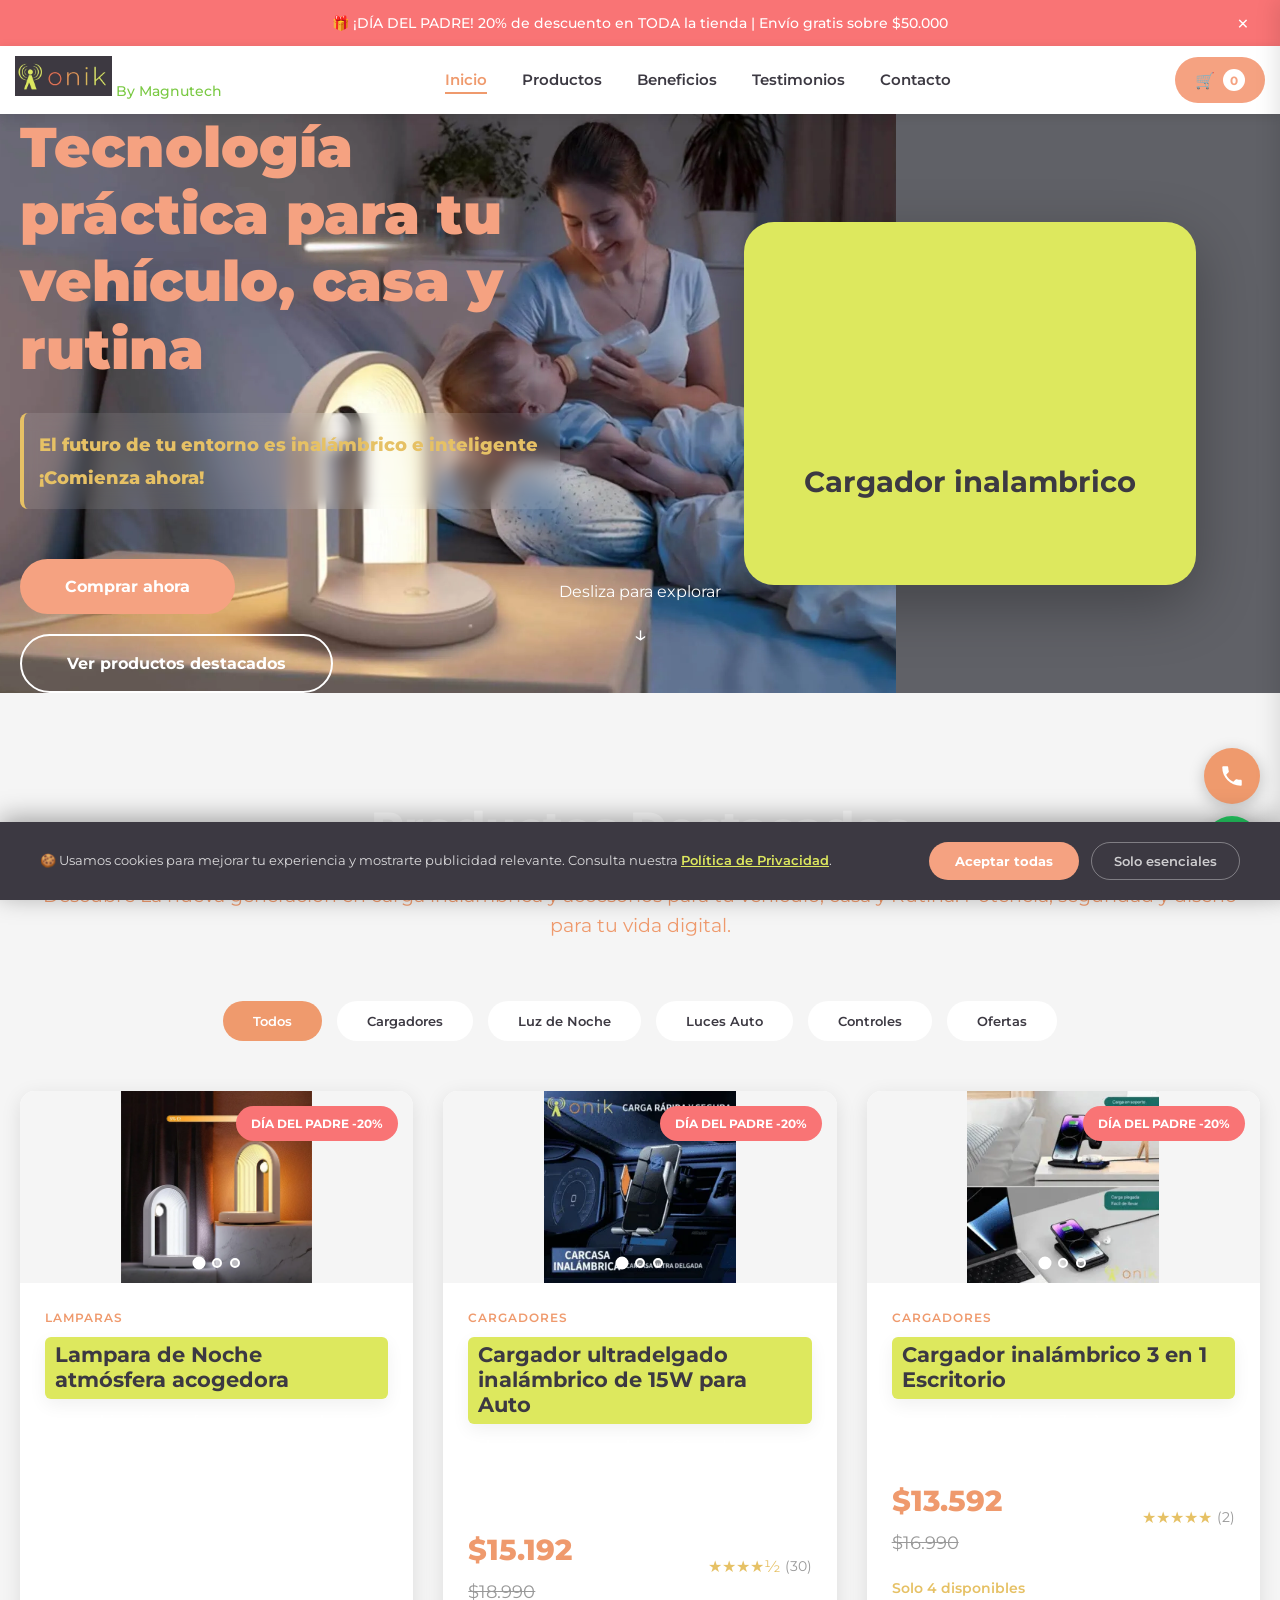
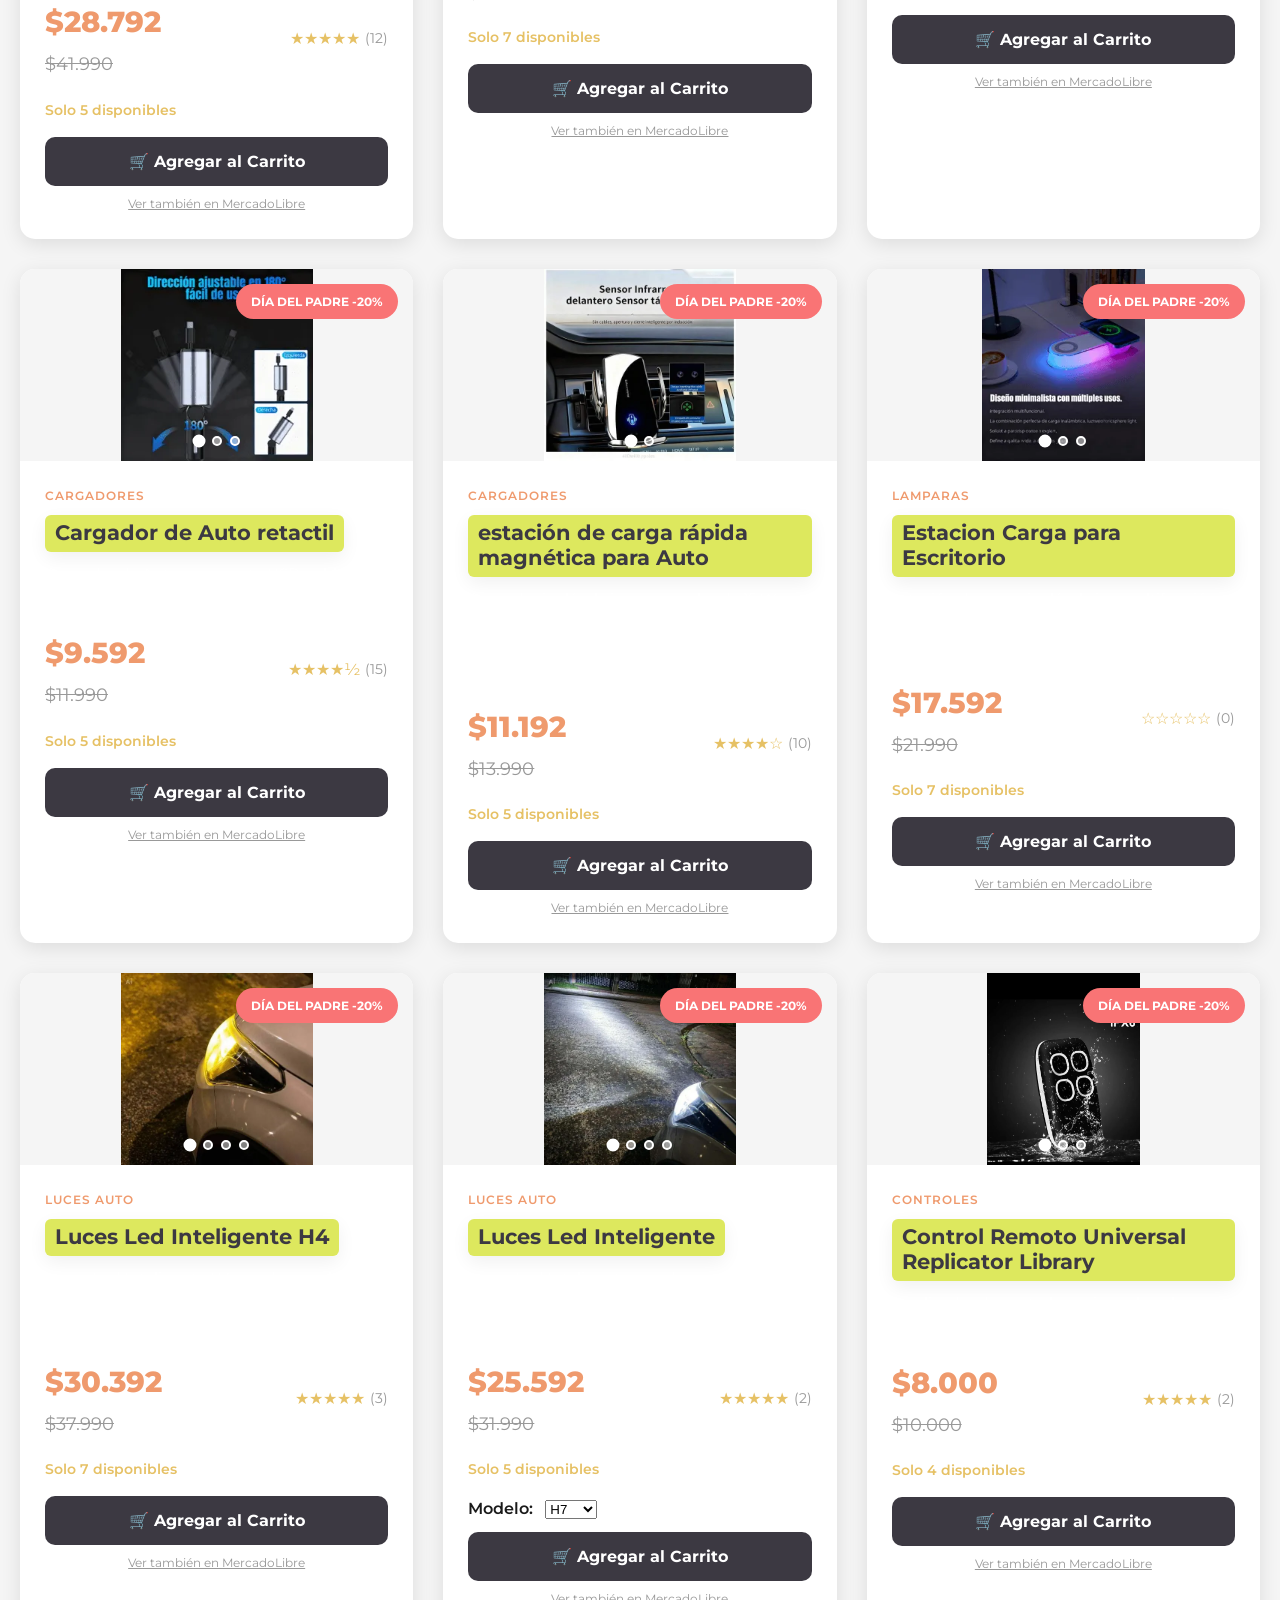
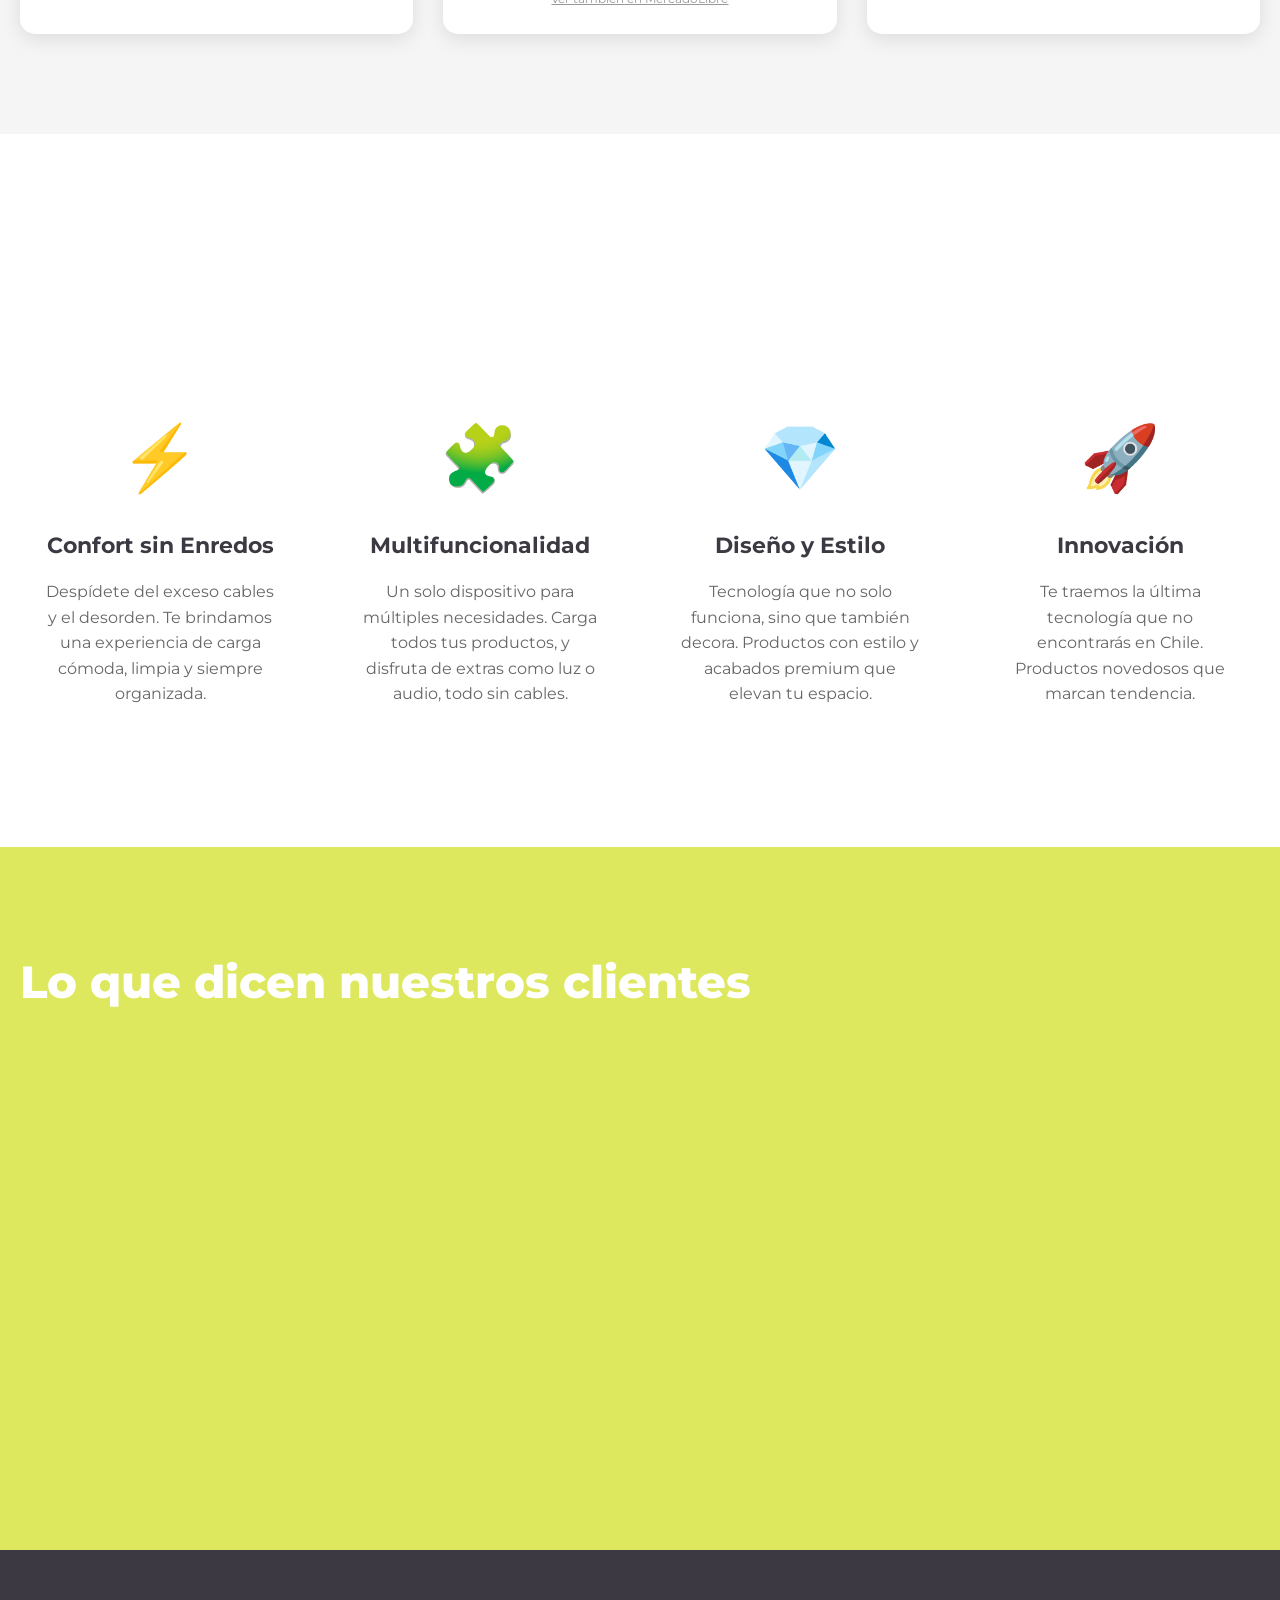
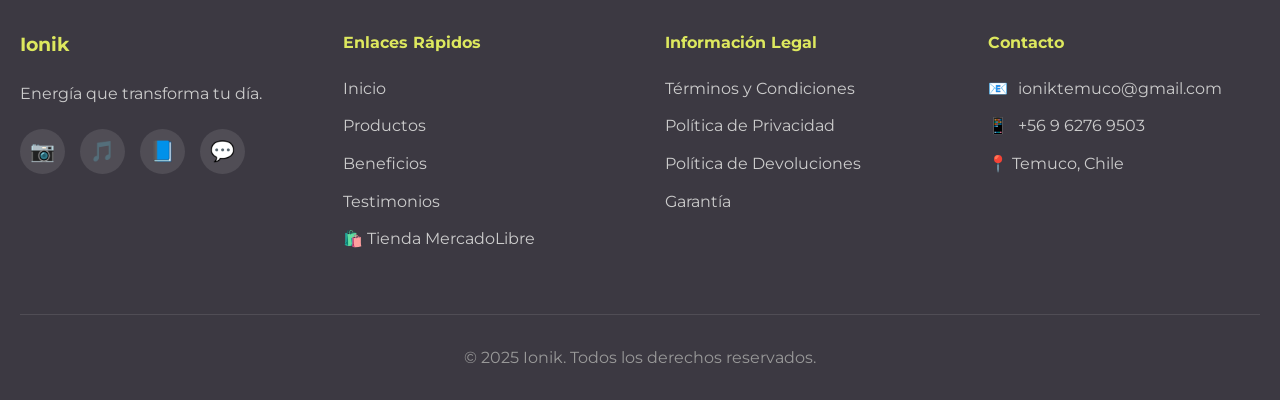
==== commit fb3790fa: "pixel" ====
--- a/index.html
+++ b/index.html
@@ -103,6 +103,7 @@
 
     <!-- ================================================ -->
     <!-- META PIXEL y TIKTOK: carga dinámica en analytics.js
+         META_PIXEL_ID y TIKTOK_PIXEL_ID configurados en analytics.js
          Solo se activan si el usuario acepta cookies.
          Se removieron de <head> para cumplir RGPD/LGPD.   -->
     <!-- ================================================ -->
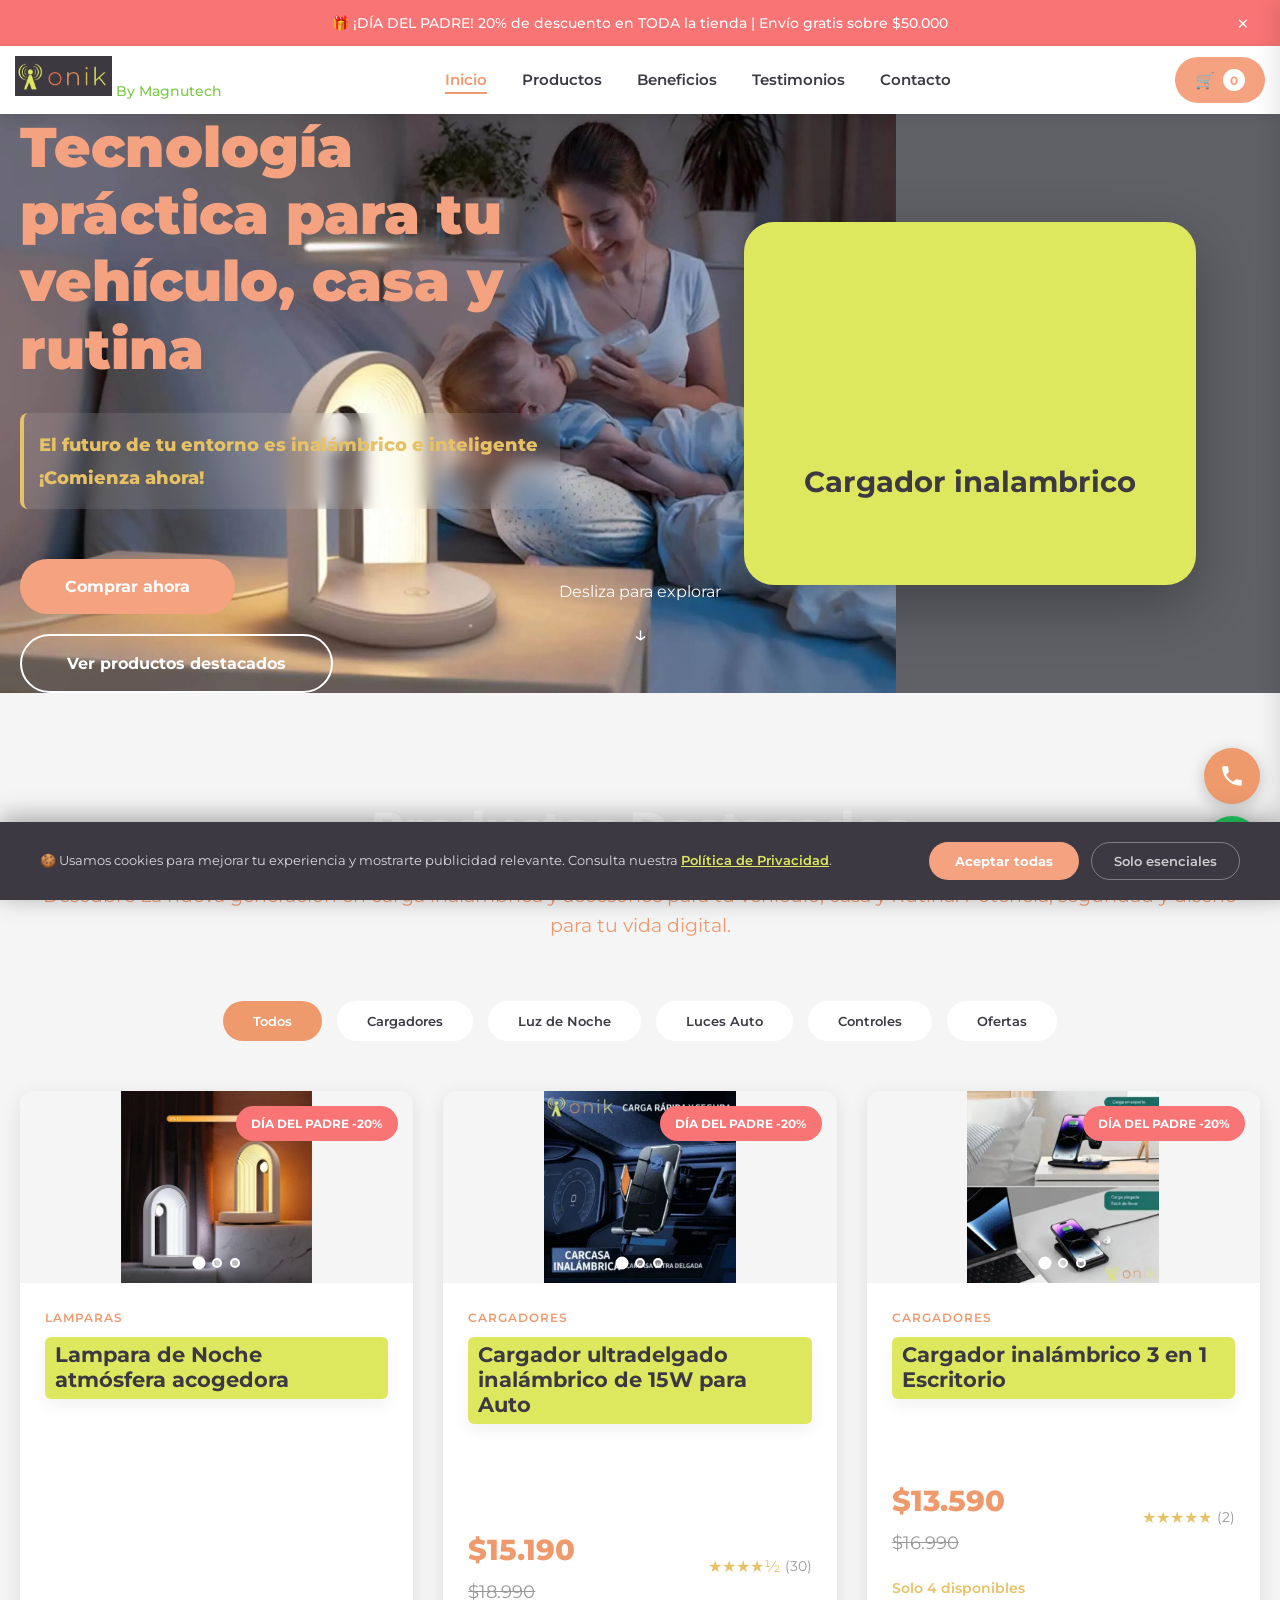
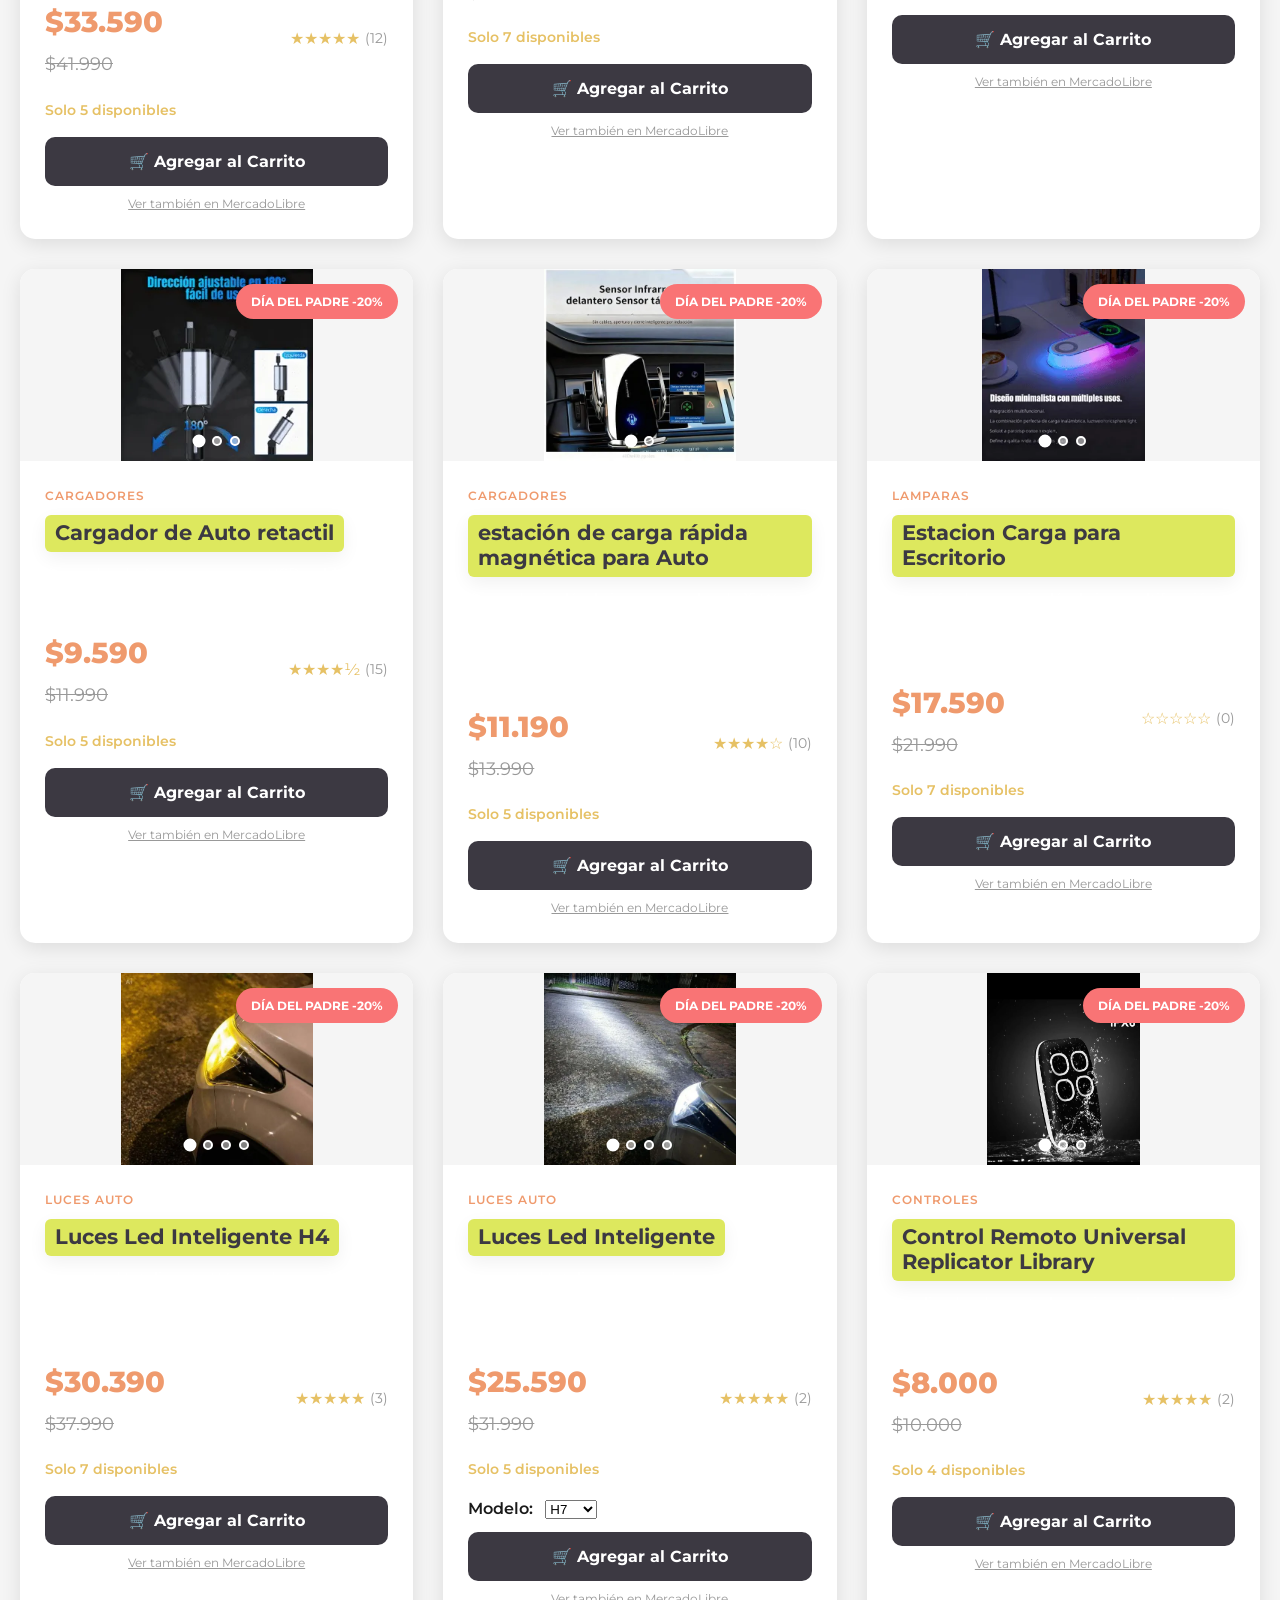
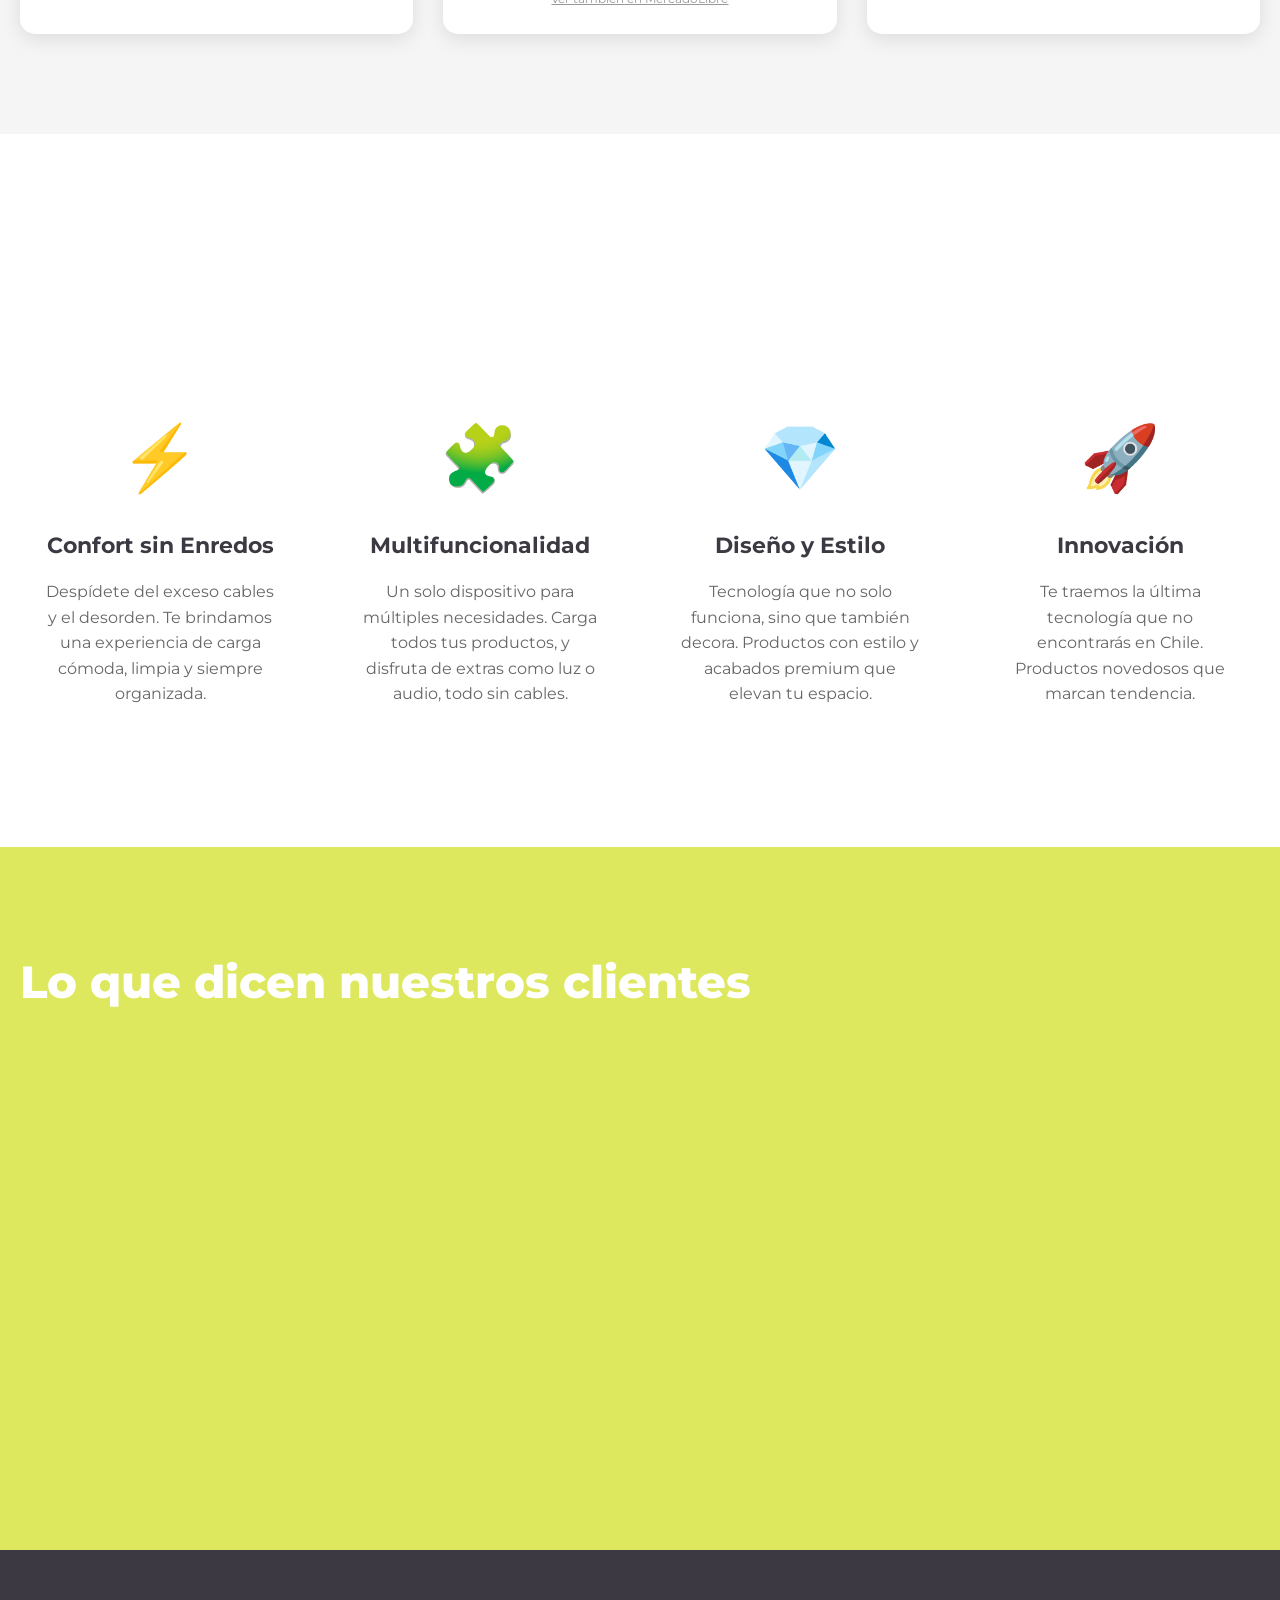
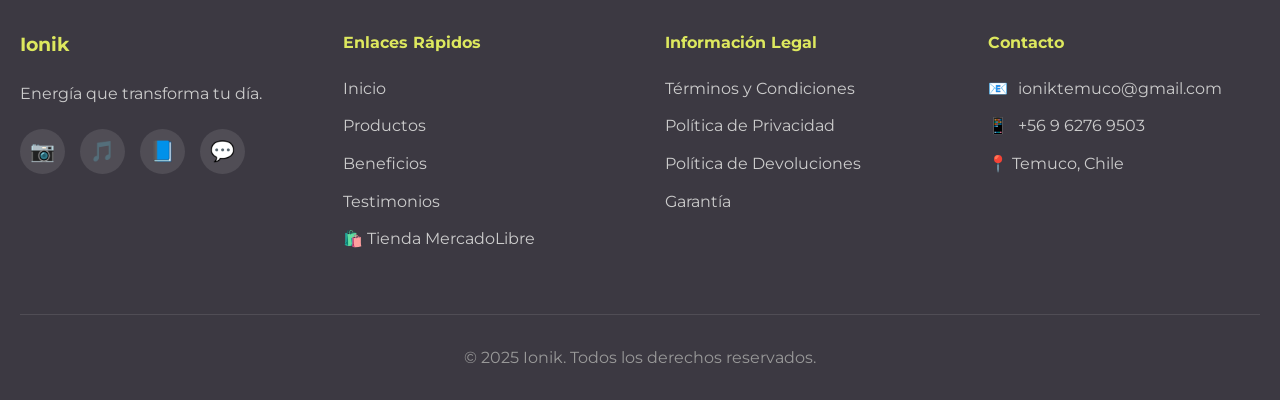
==== commit 6f23f498: "Update index.html" ====
--- a/index.html
+++ b/index.html
@@ -91,21 +91,11 @@
     <link rel="stylesheet" href="css/responsive.css?v=20260327">
 
     <!-- ================================================ -->
-    <!-- GOOGLE ANALYTICS 4                               -->
-    <!-- ================================================ -->
-    <script async src="https://www.googletagmanager.com/gtag/js?id=G-EWHZNB26KC"></script>
-    <script>
-        window.dataLayer = window.dataLayer || [];
-        function gtag() { dataLayer.push(arguments); }
-        gtag('js', new Date());
-        gtag('config', 'G-EWHZNB26KC');
-    </script>
-
-    <!-- ================================================ -->
-    <!-- META PIXEL y TIKTOK: carga dinámica en analytics.js
-         META_PIXEL_ID y TIKTOK_PIXEL_ID configurados en analytics.js
-         Solo se activan si el usuario acepta cookies.
-         Se removieron de <head> para cumplir RGPD/LGPD.   -->
+    <!-- ANALYTICS CENTRALIZADO
+         Todos los píxeles (Google, Meta, TikTok) se configuran
+         en js/analytics.js usando variables centralizadas.
+         Google Analytics carga dinámicamente con GOOGLE_ANALYTICS_ID.
+         Meta Pixel y TikTok solo se activan si se aceptan cookies.  -->
     <!-- ================================================ -->
 </head>
 <body>
@@ -426,6 +416,23 @@
 
     <!-- Scripts — analytics.js debe ser el primero -->
     <script src="js/analytics.js?v=20260327"></script>
+    
+    <!-- Google Analytics 4 - Carga dinámica usando variable centralizada -->
+    <script>
+        // Cargar script de GA4 dinámicamente usando GOOGLE_ANALYTICS_ID
+        (function() {
+            var script = document.createElement('script');
+            script.async = true;
+            script.src = 'https://www.googletagmanager.com/gtag/js?id=' + GOOGLE_ANALYTICS_ID;
+            document.head.appendChild(script);
+        })();
+        
+        window.dataLayer = window.dataLayer || [];
+        function gtag() { dataLayer.push(arguments); }
+        gtag('js', new Date());
+        gtag('config', GOOGLE_ANALYTICS_ID);
+    </script>
+    
     <script>
         // Registrar clics hacia MercadoLibre en Google Analytics y Pixel (seguro si no están cargados)
         function trackOutboundToMercadoLibre(e, href) {
@@ -449,8 +456,8 @@
             // No evitar la navegación; gtag con beacon intentará enviar el evento.
         }
     </script>
-    <script src="js/main.js?v=20260327"></script>
-    <script src="js/cart.js?v=20260327"></script>
-    <script src="js/products.js?v=20260327"></script>
+    <script src="js/main.js?v=20260615"></script>
+    <script src="js/cart.js?v=20260615"></script>
+    <script src="js/products.js?v=20260615"></script>
 </body>
 </html>
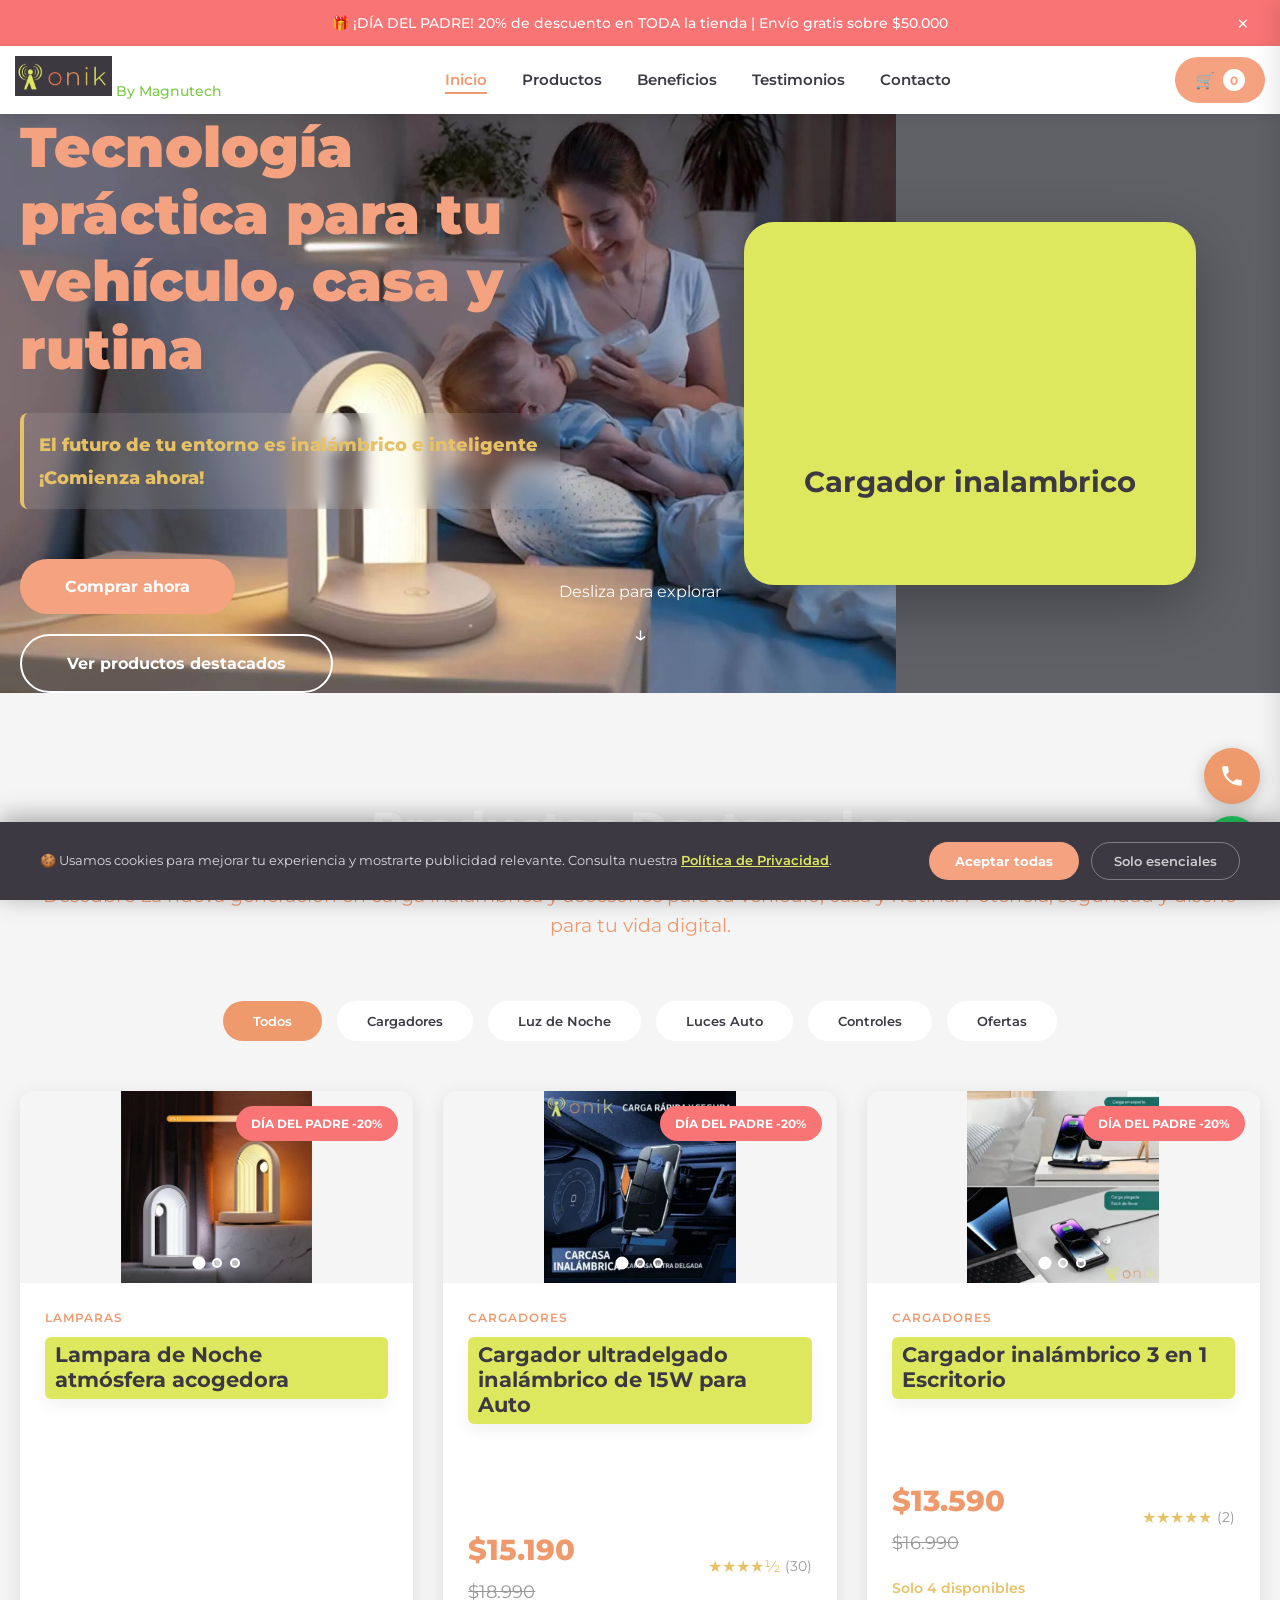
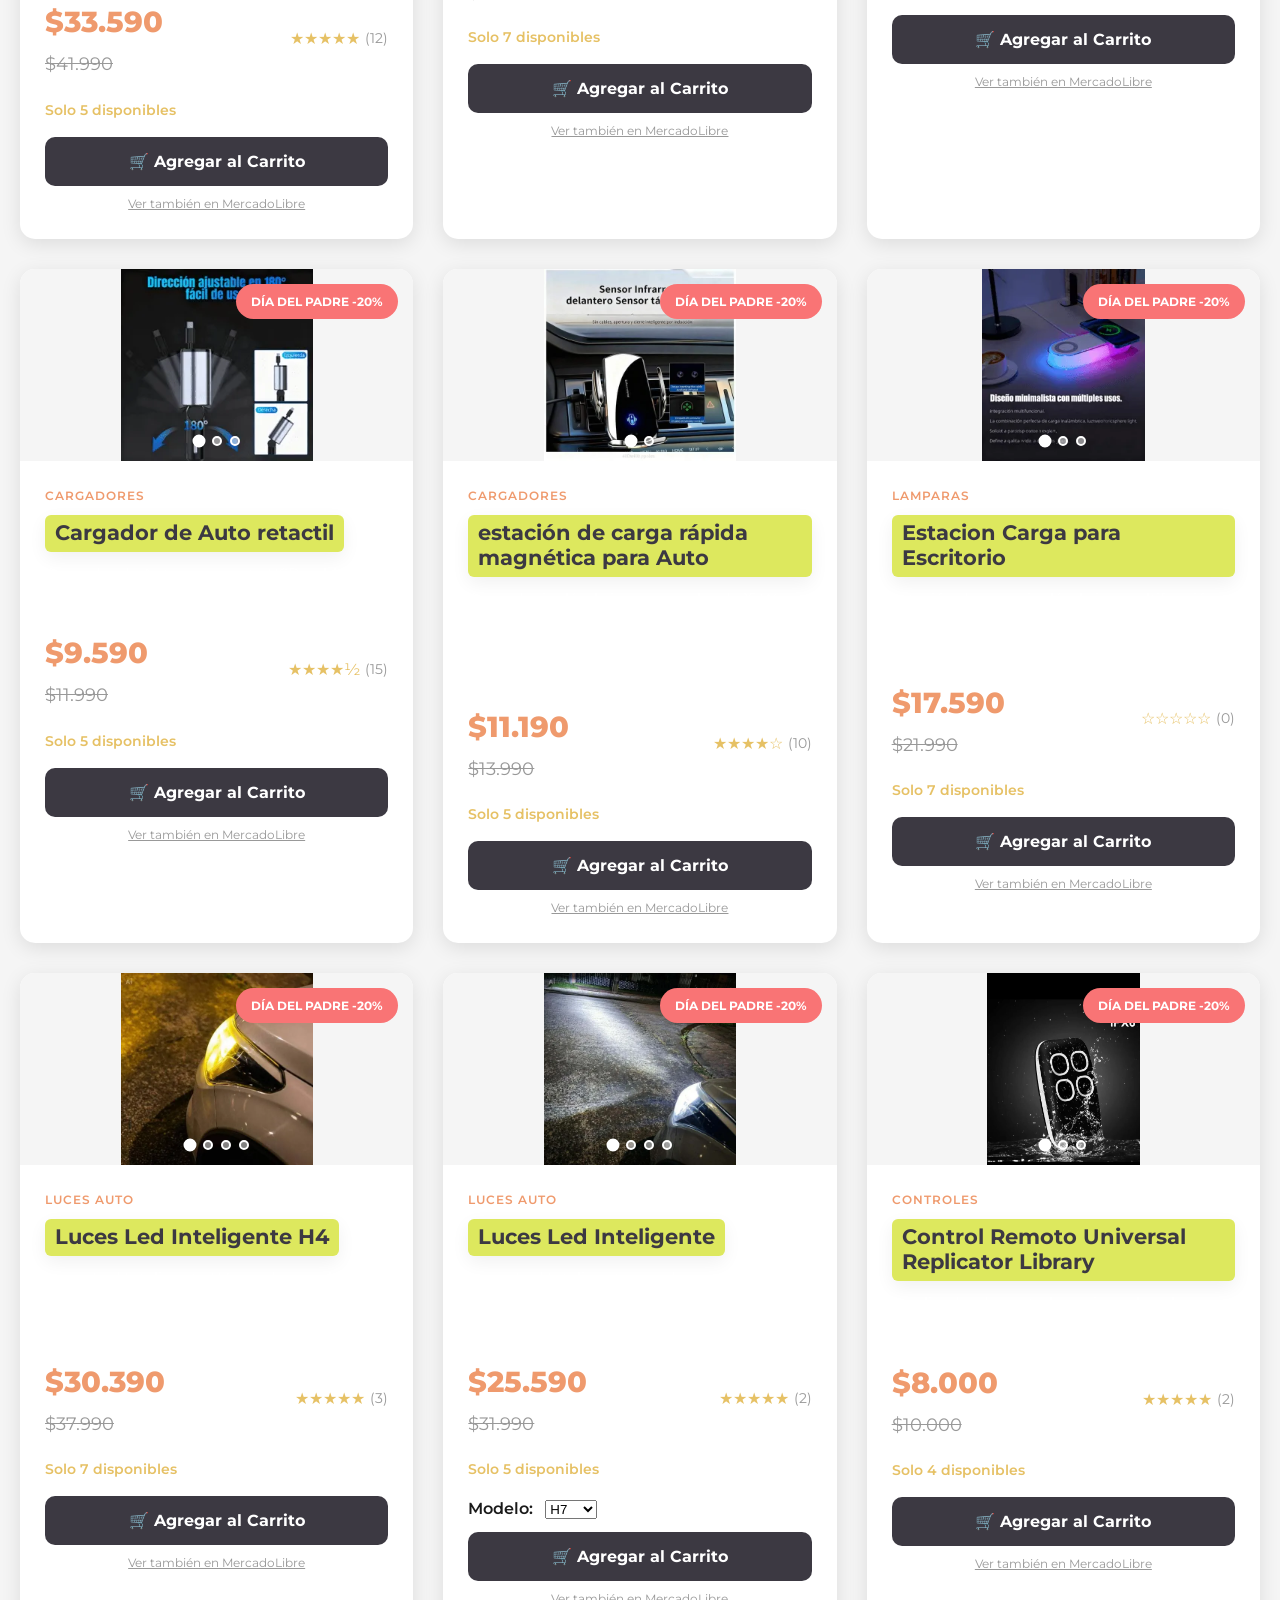
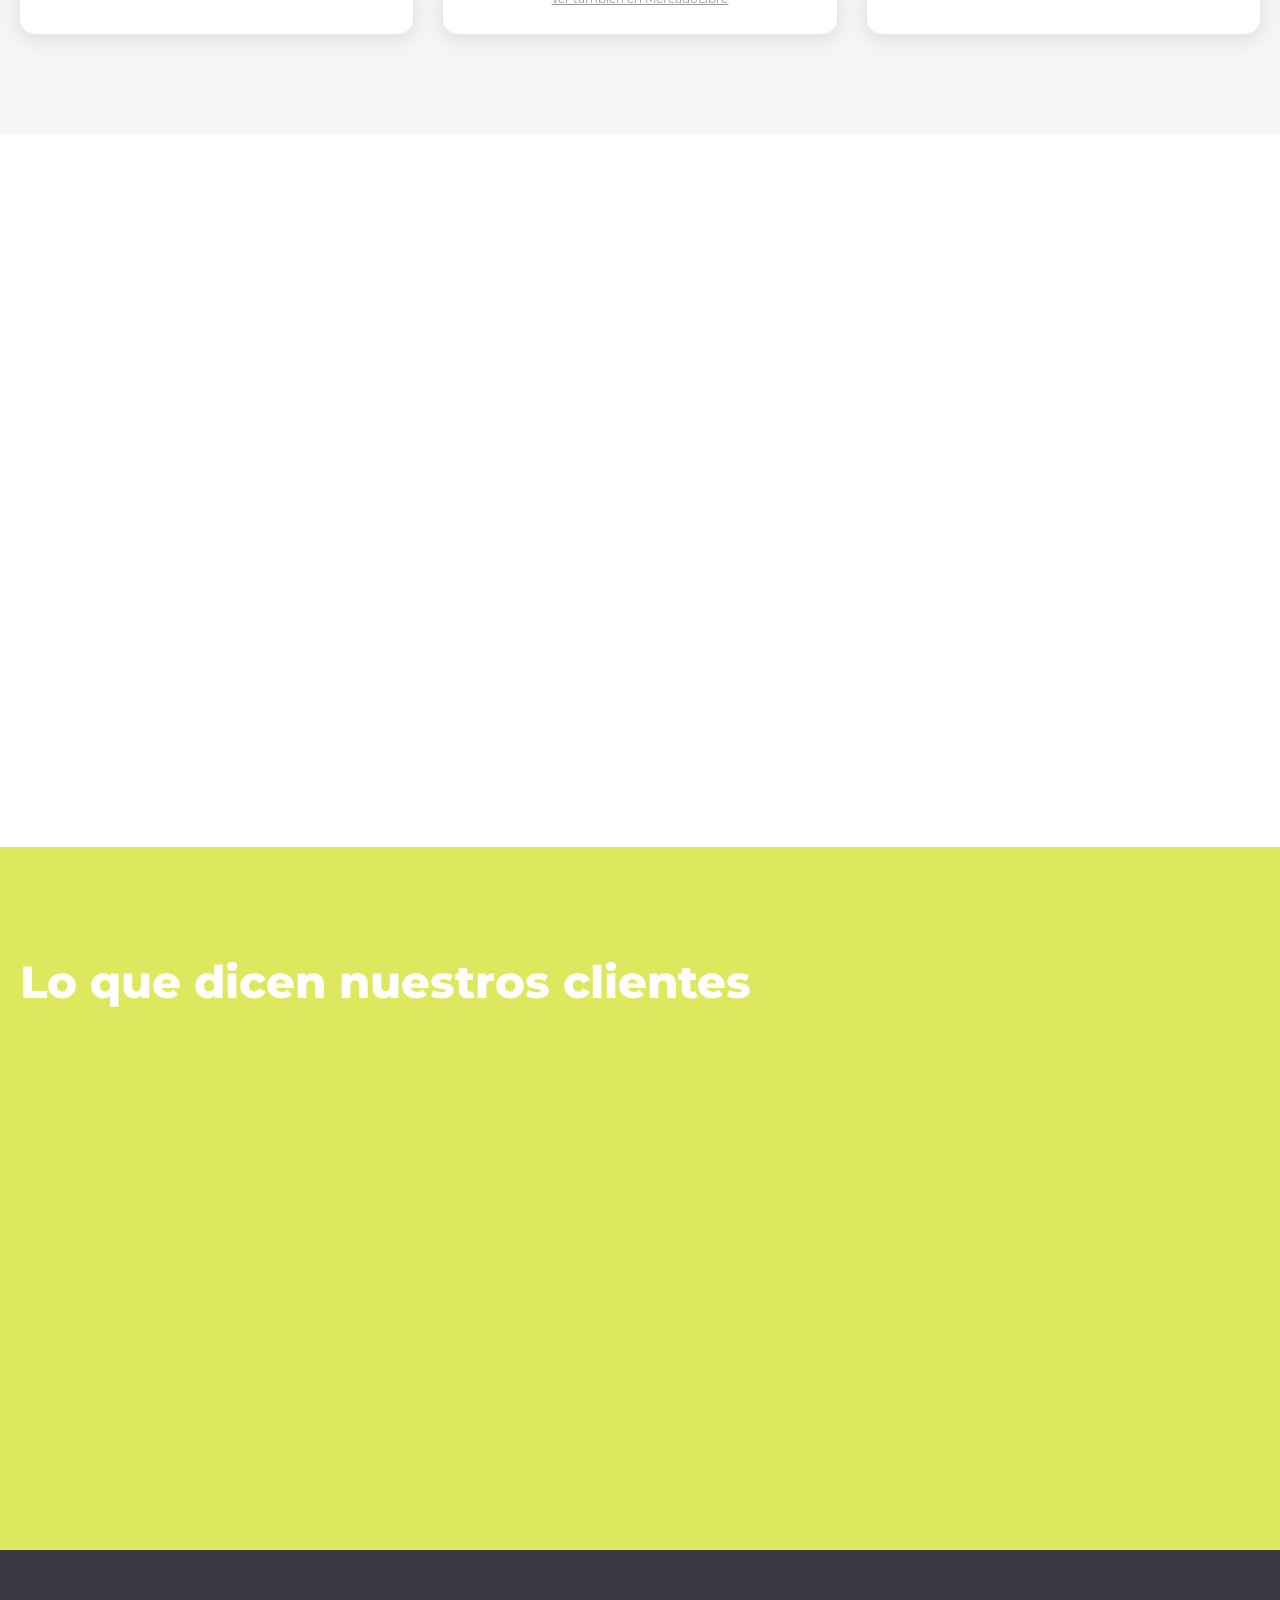
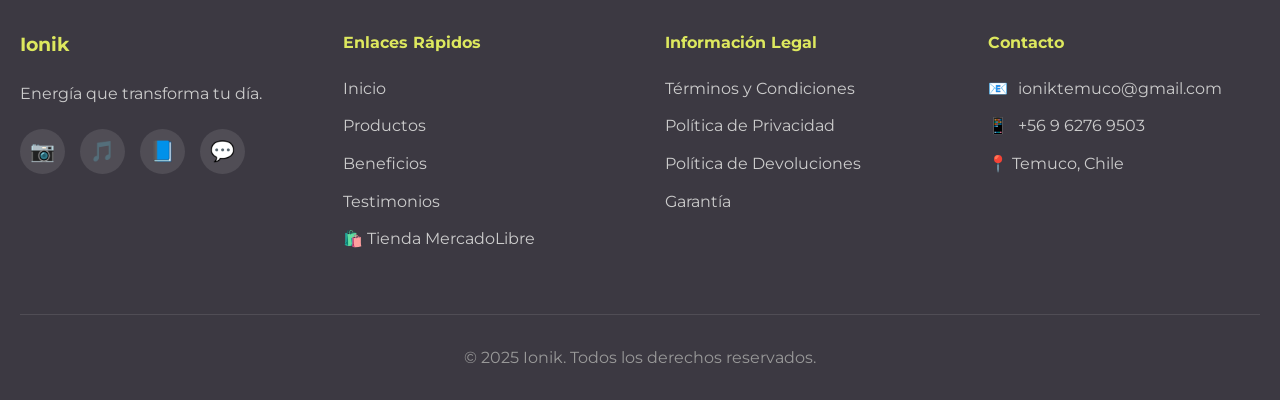
==== commit 132fb026: "Update index.html" ====
--- a/index.html
+++ b/index.html
@@ -97,6 +97,40 @@
          Google Analytics carga dinámicamente con GOOGLE_ANALYTICS_ID.
          Meta Pixel y TikTok solo se activan si se aceptan cookies.  -->
     <!-- ================================================ -->
+    <script src="js/analytics.js?v=20260615"></script>
+    
+    <!-- Google Analytics 4 - Carga dinámica usando variable centralizada -->
+    <script>
+        // Cargar script de GA4 dinámicamente usando GOOGLE_ANALYTICS_ID
+        (function() {
+            var script = document.createElement('script');
+            script.async = true;
+            script.src = 'https://www.googletagmanager.com/gtag/js?id=' + GOOGLE_ANALYTICS_ID;
+            document.head.appendChild(script);
+        })();
+        
+        window.dataLayer = window.dataLayer || [];
+        function gtag() { dataLayer.push(arguments); }
+        gtag('js', new Date());
+        gtag('config', GOOGLE_ANALYTICS_ID);
+    </script>
+    
+    <!-- TikTok Pixel Base Code (requerido para validación) -->
+    <script>
+        !function (w, d, t) {
+            w.TiktokAnalyticsObject=t;var ttq=w[t]=w[t]||[];
+            ttq.methods=["page","track","identify","instances","debug","on","off","once","ready","alias","group","enableCookie","disableCookie","holdConsent","revokeConsent","grantConsent"];
+            ttq.setAndDefer=function(t,e){t[e]=function(){t.push([e].concat(Array.prototype.slice.call(arguments,0)))}};
+            for(var i=0;i<ttq.methods.length;i++)ttq.setAndDefer(ttq,ttq.methods[i]);
+            ttq.instance=function(t){for(var e=ttq._i[t]||[],n=0;n<ttq.methods.length;n++)ttq.setAndDefer(e,ttq.methods[n]);return e};
+            ttq.load=function(e,n){var r="https://analytics.tiktok.com/i18n/pixel/events.js",o=n&&n.partner;
+            ttq._i=ttq._i||{},ttq._i[e]=[],ttq._i[e]._u=r,ttq._t=ttq._t||{},ttq._t[e]=+new Date,ttq._o=ttq._o||{},ttq._o[e]=n||{};
+            n=document.createElement("script");n.type="text/javascript";n.async=!0;n.src=r+"?sdkid="+e+"&lib="+t;
+            e=document.getElementsByTagName("script")[0];e.parentNode.insertBefore(n,e)};
+            ttq.load(TIKTOK_PIXEL_ID);
+            ttq.page();
+        }(window, document, 'ttq');
+    </script>
 </head>
 <body>
     <!-- Barra Promocional Superior -->
@@ -414,25 +448,7 @@
         </a>
     </div>
 
-    <!-- Scripts — analytics.js debe ser el primero -->
-    <script src="js/analytics.js?v=20260327"></script>
-    
-    <!-- Google Analytics 4 - Carga dinámica usando variable centralizada -->
-    <script>
-        // Cargar script de GA4 dinámicamente usando GOOGLE_ANALYTICS_ID
-        (function() {
-            var script = document.createElement('script');
-            script.async = true;
-            script.src = 'https://www.googletagmanager.com/gtag/js?id=' + GOOGLE_ANALYTICS_ID;
-            document.head.appendChild(script);
-        })();
-        
-        window.dataLayer = window.dataLayer || [];
-        function gtag() { dataLayer.push(arguments); }
-        gtag('js', new Date());
-        gtag('config', GOOGLE_ANALYTICS_ID);
-    </script>
-    
+    <!-- Scripts -->
     <script>
         // Registrar clics hacia MercadoLibre en Google Analytics y Pixel (seguro si no están cargados)
         function trackOutboundToMercadoLibre(e, href) {
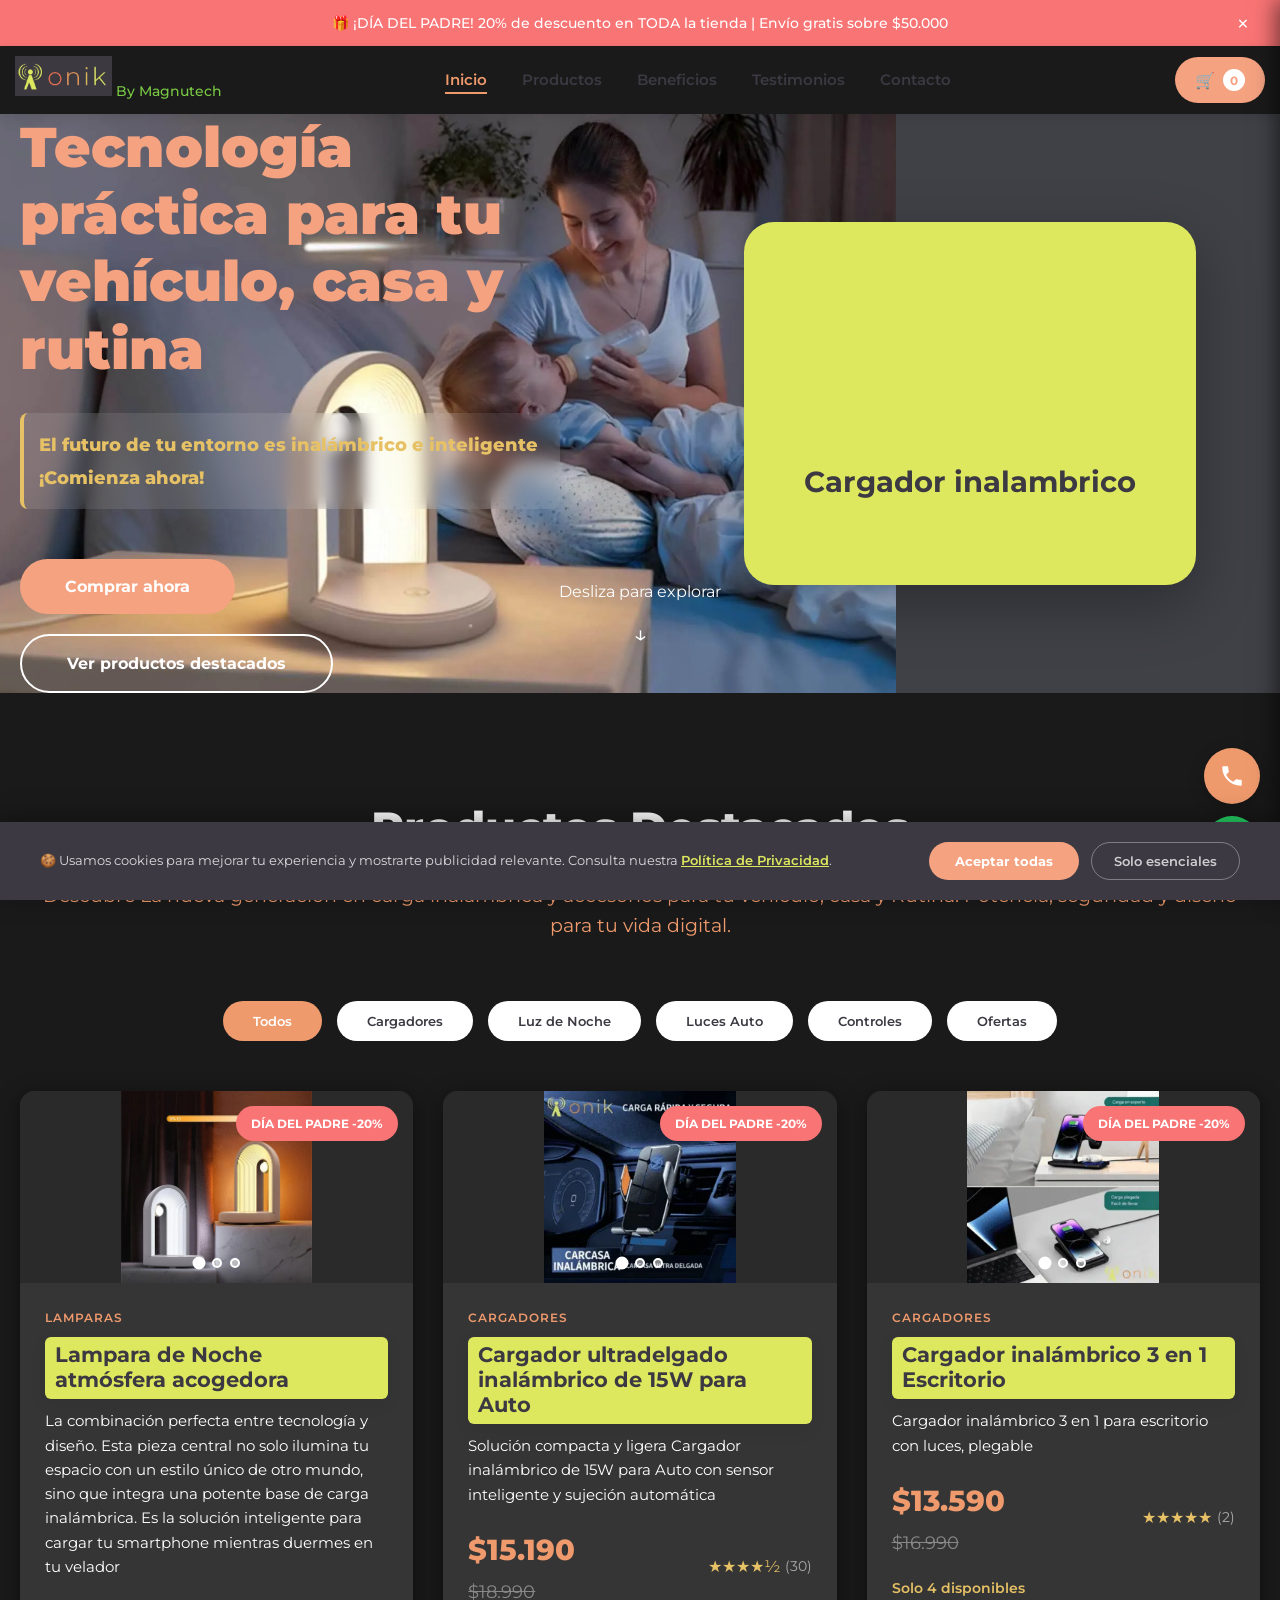
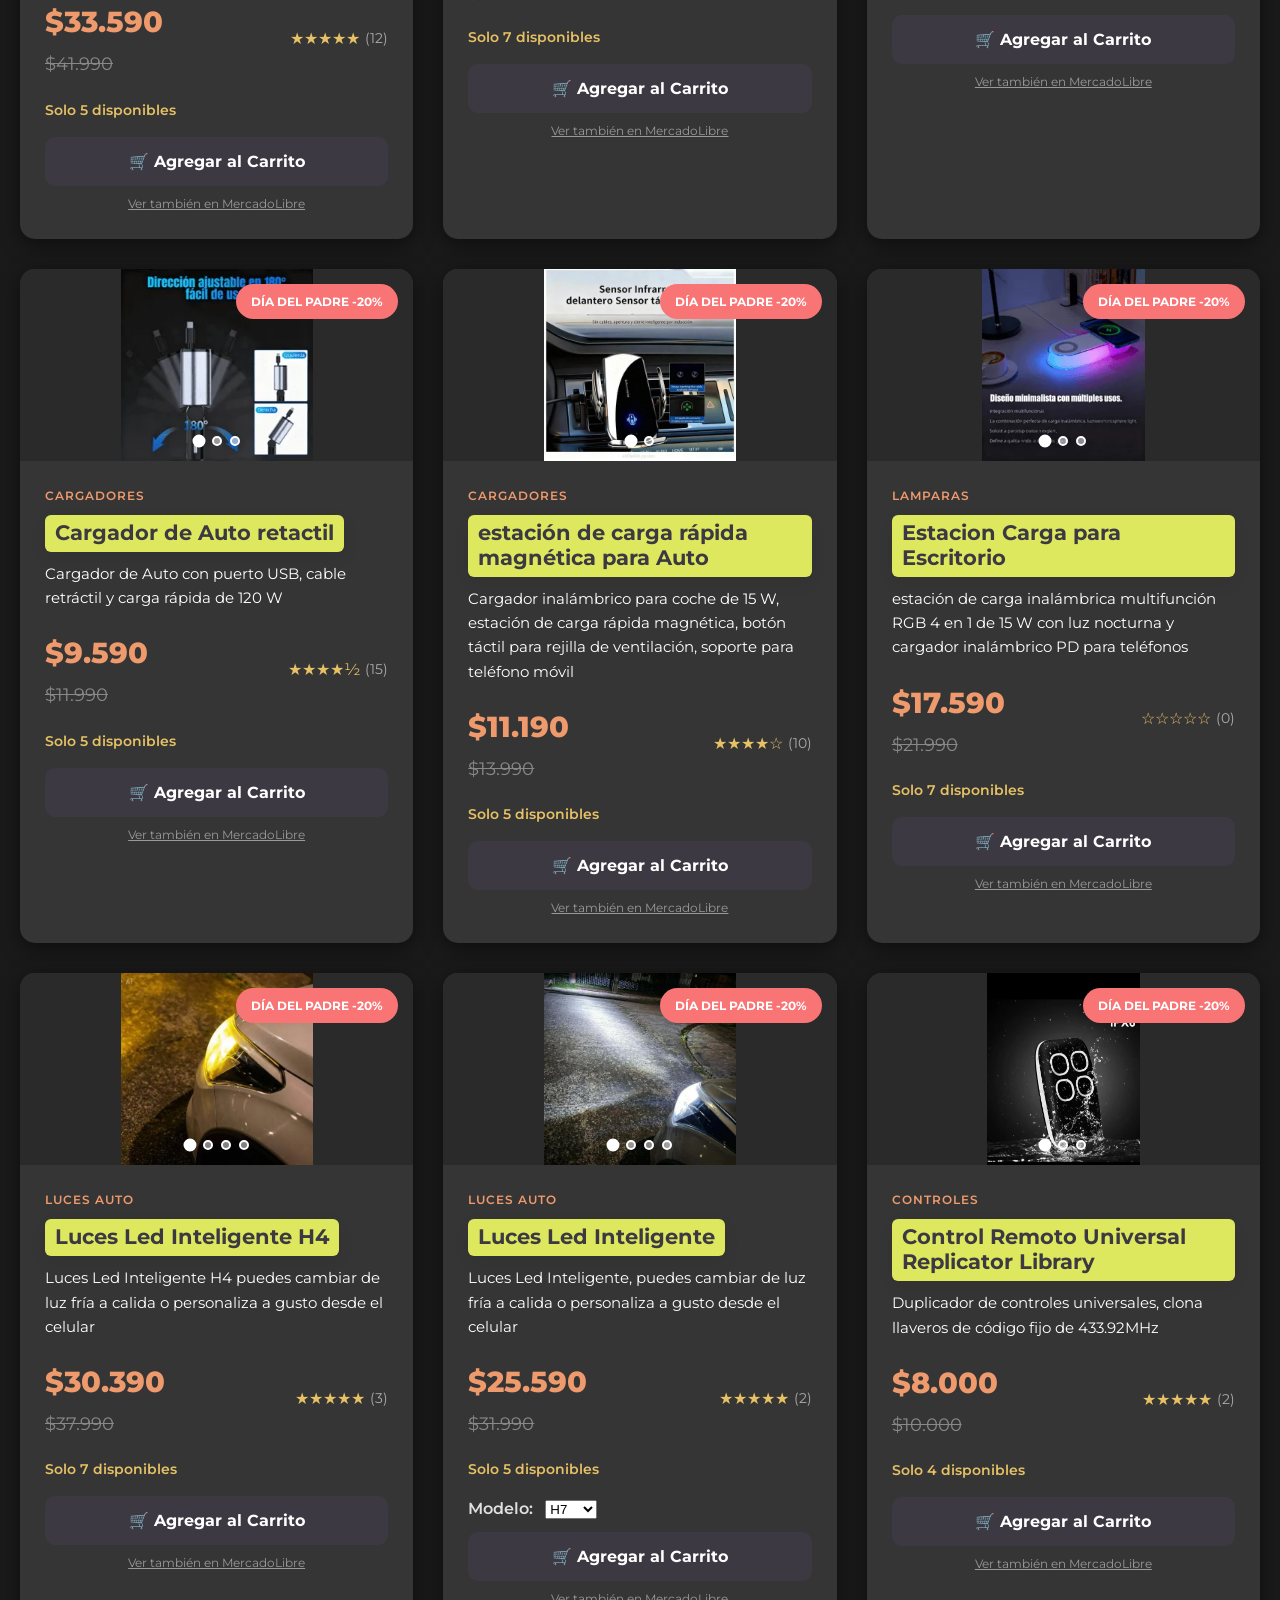
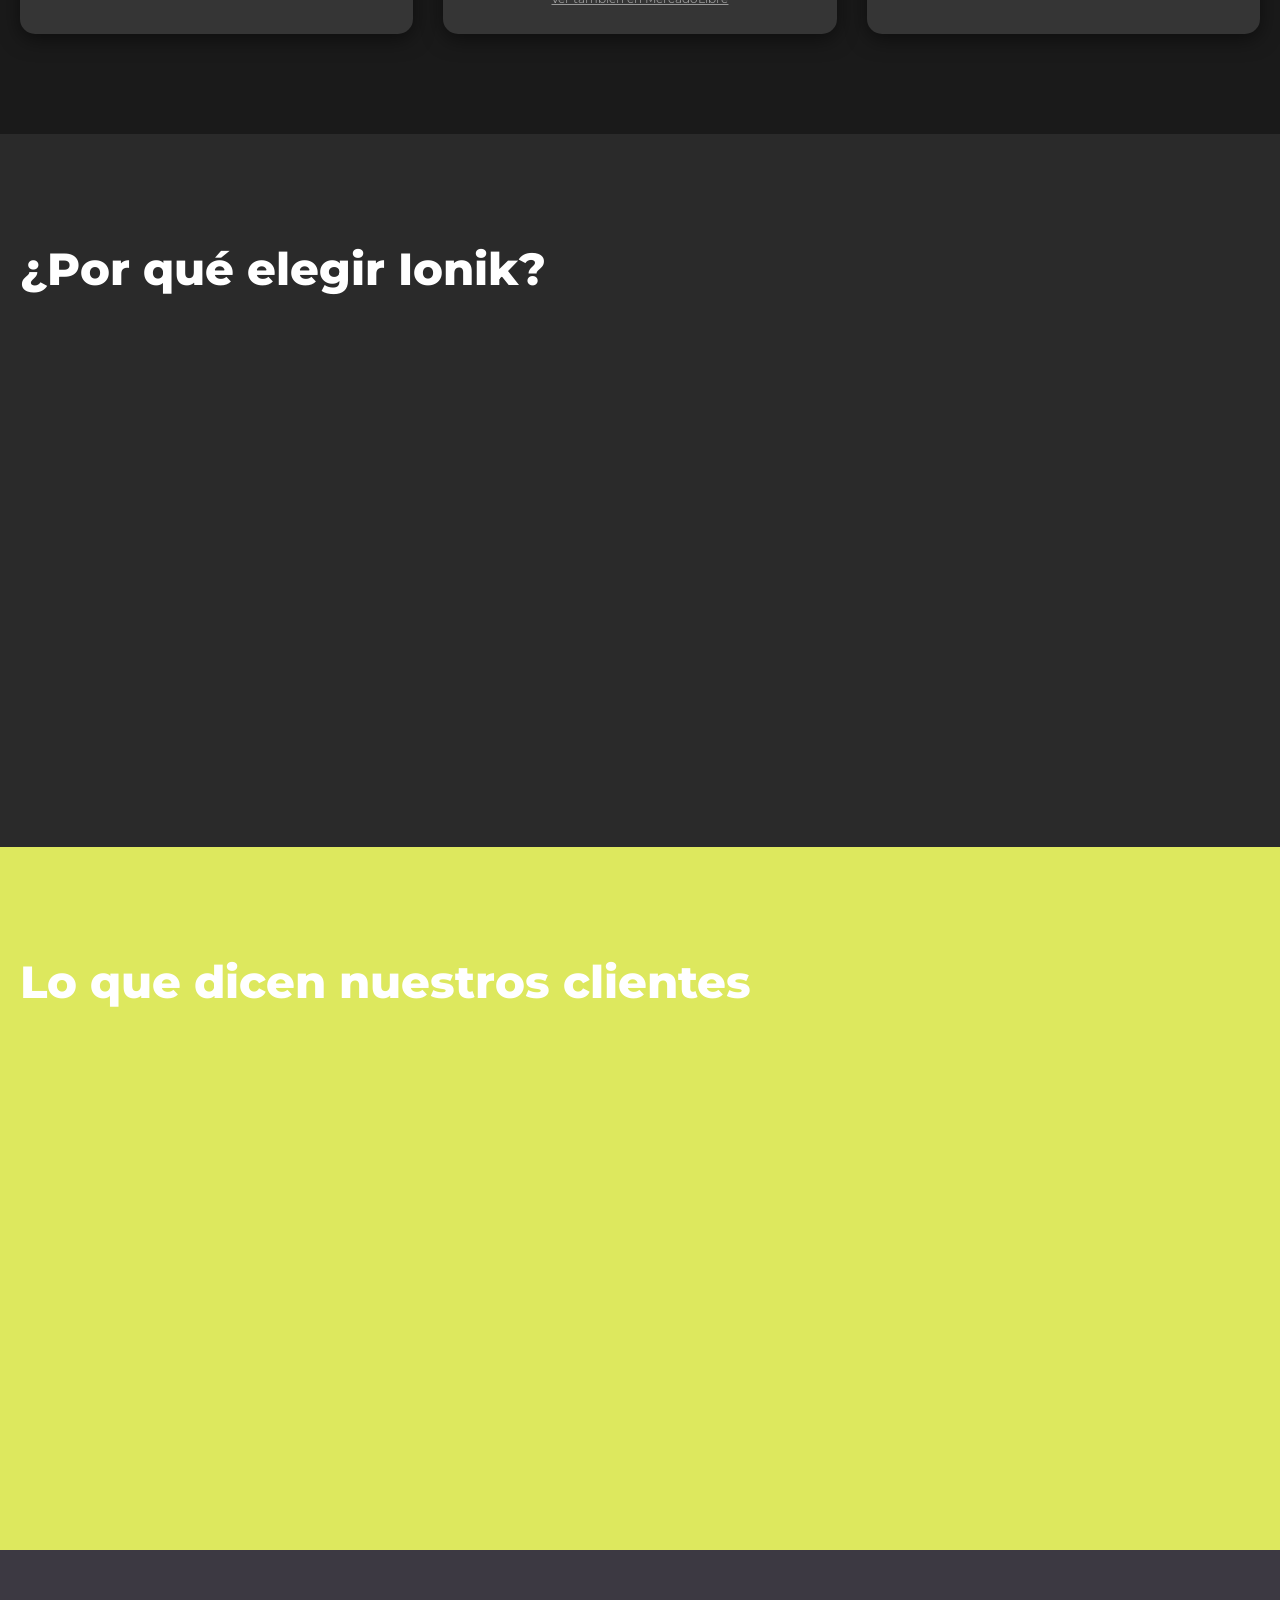
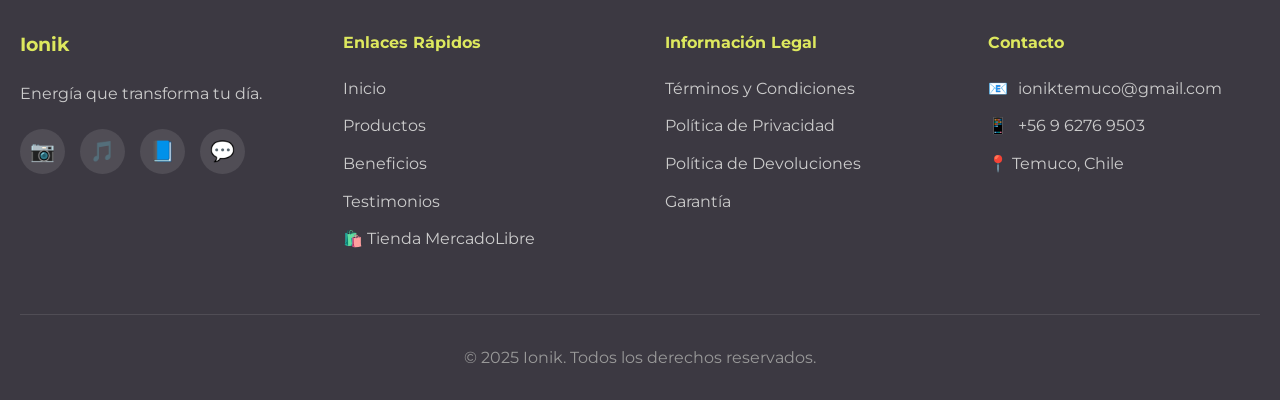
==== commit 6cf9dc8d: "darkTheme" ====
--- a/index.html
+++ b/index.html
@@ -86,9 +86,9 @@
     <link rel="preconnect" href="https://fonts.googleapis.com">
     <link rel="preconnect" href="https://fonts.gstatic.com" crossorigin>
     <link href="https://fonts.googleapis.com/css2?family=Montserrat:wght@300;400;600;700;900&display=swap" rel="stylesheet">
-    <link rel="stylesheet" href="css/style.css?v=20260327">
-    <link rel="stylesheet" href="css/components.css?v=20260327">
-    <link rel="stylesheet" href="css/responsive.css?v=20260327">
+    <link rel="stylesheet" href="css/style.css?v=20260615dark">
+    <link rel="stylesheet" href="css/components.css?v=20260615dark">
+    <link rel="stylesheet" href="css/responsive.css?v=20260615">
 
     <!-- ================================================ -->
     <!-- ANALYTICS CENTRALIZADO
@@ -97,7 +97,7 @@
          Google Analytics carga dinámicamente con GOOGLE_ANALYTICS_ID.
          Meta Pixel y TikTok solo se activan si se aceptan cookies.  -->
     <!-- ================================================ -->
-    <script src="js/analytics.js?v=20260615"></script>
+    <script src="js/analytics.js?v=20260615b"></script>
     
     <!-- Google Analytics 4 - Carga dinámica usando variable centralizada -->
     <script>
--- a/css/style.css
+++ b/css/style.css
@@ -26,7 +26,8 @@
 
 body {
     font-family: 'Montserrat', sans-serif;
-    color: var(--negro);
+    background: #2a2a2a; /* Fondo oscuro forzado */
+    color: #e0e0e0; /* Texto claro para contraste */
     line-height: 1.6;
     overflow-x: hidden;
 }
@@ -89,8 +90,8 @@
    ================================ */
 
 .main-header {
-    background: var(--blanco);
-    box-shadow: 0 2px 10px var(--sombra);
+    background: #1a1a1a; /* Header oscuro */
+    box-shadow: 0 2px 10px rgba(0, 0, 0, 0.5);
     position: sticky;
     top: 0;
     z-index: 1000;
@@ -234,8 +235,8 @@
     top: 0;
     width: 400px;
     height: 100vh;
-    background: var(--blanco);
-    box-shadow: -5px 0 20px var(--sombra);
+    background: #2a2a2a; /* Carrito con fondo oscuro */
+    box-shadow: -5px 0 20px rgba(0, 0, 0, 0.5);
     z-index: 2000;
     transition: right 0.4s ease;
     display: flex;
@@ -248,7 +249,7 @@
 
 .cart-header {
     padding: 25px;
-    border-bottom: 2px solid var(--gris-claro);
+    border-bottom: 2px solid #404040; /* Borde oscuro */
     display: flex;
     justify-content: space-between;
     align-items: center;
@@ -256,13 +257,13 @@
 
 .cart-header h2 {
     font-size: 24px;
-    color: var(--gris-oscuro);
+    color: #ffffff; /* Texto blanco */
 }
 
 .close-cart {
     background: transparent;
     font-size: 32px;
-    color: var(--gris-oscuro);
+    color: #ffffff; /* Texto blanco */
     padding: 0;
     line-height: 1;
     transition: var(--transicion);
@@ -697,7 +698,7 @@
 
 .products-section {
     padding: 100px 0;
-    background: var(--gris-claro);
+    background: #1a1a1a; /* Fondo oscuro en lugar de gris claro */
 }
 
 /* Mejor contraste para el nombre del producto dentro de las tarjetas.
@@ -752,7 +753,7 @@
 
 .benefits-section {
     padding: 100px 0;
-    background: var(--blanco);
+    background: #2a2a2a; /* Fondo oscuro */
 }
 
 .benefits-grid {
@@ -766,11 +767,12 @@
     text-align: center;
     padding: 40px 20px;
     border-radius: 15px;
+    background: #353535; /* Fondo oscuro para las tarjetas */
     transition: var(--transicion);
 }
 
 .benefit-card:hover {
-    background: var(--gris-claro);
+    background: #404040; /* Un poco más claro al hover */
     transform: translateY(-10px);
 }
 
@@ -781,13 +783,13 @@
 
 .benefit-card h3 {
     font-size: 1.4rem;
-    color: var(--gris-oscuro);
+    color: #ffffff; /* Texto blanco para fondo oscuro */
     margin-bottom: 15px;
     font-weight: 700;
 }
 
 .benefit-card p {
-    color: #666;
+    color: #b0b0b0; /* Texto gris claro para fondo oscuro */
     font-size: 1rem;
 }
 
--- a/css/components.css
+++ b/css/components.css
@@ -3,10 +3,10 @@
    ================================ */
 
 .product-card {
-    background: var(--blanco);
+    background: #353535; /* Fondo oscuro para tarjetas de producto */
     border-radius: 15px;
     overflow: hidden;
-    box-shadow: 0 5px 20px var(--sombra);
+    box-shadow: 0 5px 20px rgba(0, 0, 0, 0.5);
     transition: var(--transicion);
     position: relative;
 }
@@ -41,7 +41,7 @@
     width: 100%;
     aspect-ratio: 4 / 3;
     overflow: hidden;
-    background: var(--gris-claro);
+    background: #2a2a2a; /* Fondo oscuro para contenedor de imagen */
 }
 
 .product-image-slider {
@@ -99,7 +99,7 @@
 .product-name {
     font-size: 1.3rem;
     font-weight: 700;
-    color: var(--gris-oscuro);
+    color: #ffffff; /* Texto blanco para fondo oscuro */
     margin-bottom: 10px;
     line-height: 1.3;
 }
@@ -133,7 +133,7 @@
 
 .price-original {
     font-size: 1.1rem;
-    color: #999;
+    color: #888; /* Gris más claro para fondo oscuro */
     text-decoration: line-through;
 }
 
@@ -150,7 +150,7 @@
 
 .rating-count {
     font-size: 0.85rem;
-    color: #999;
+    color: #aaa; /* Gris claro para fondo oscuro */
 }
 
 /* Stock */
--- a/css/responsive.css
+++ b/css/responsive.css
@@ -400,27 +400,9 @@
 
 /* ================================
    MODO OSCURO
-   ================================ */
-
-@media (prefers-color-scheme: dark) {
-    /* Opcional: Implementar modo oscuro */
-    .main-header {
-        background: var(--gris-oscuro);
-    }
-
-    .nav-link {
-        color: var(--blanco);
-    }
-
-    .products-section {
-        background: #2a2a2a;
-    }
-
-    .product-card {
-        background: var(--gris-oscuro);
-        color: var(--blanco);
-    }
-}
+   
+   ================================ */
+
 
 /* ================================
    UTILIDADES RESPONSIVAS
@@ -490,25 +472,25 @@
         break-inside: avoid;
         page-break-inside: avoid;
     }
-}
-/* ================================
-   BANNER DE COOKIES — RESPONSIVO
-   ================================ */
-
-@media (max-width: 768px) {
-    .cookie-banner-inner {
-        flex-direction: column;
-        align-items: flex-start;
-        gap: 14px;
-    }
-
-    .cookie-banner-actions {
-        width: 100%;
-    }
-
-    .btn-cookie-accept,
-    .btn-cookie-essential {
-        flex: 1;
-        text-align: center;
-    }
-}
+}
+/* ================================
+   BANNER DE COOKIES — RESPONSIVO
+   ================================ */
+
+@media (max-width: 768px) {
+    .cookie-banner-inner {
+        flex-direction: column;
+        align-items: flex-start;
+        gap: 14px;
+    }
+
+    .cookie-banner-actions {
+        width: 100%;
+    }
+
+    .btn-cookie-accept,
+    .btn-cookie-essential {
+        flex: 1;
+        text-align: center;
+    }
+}
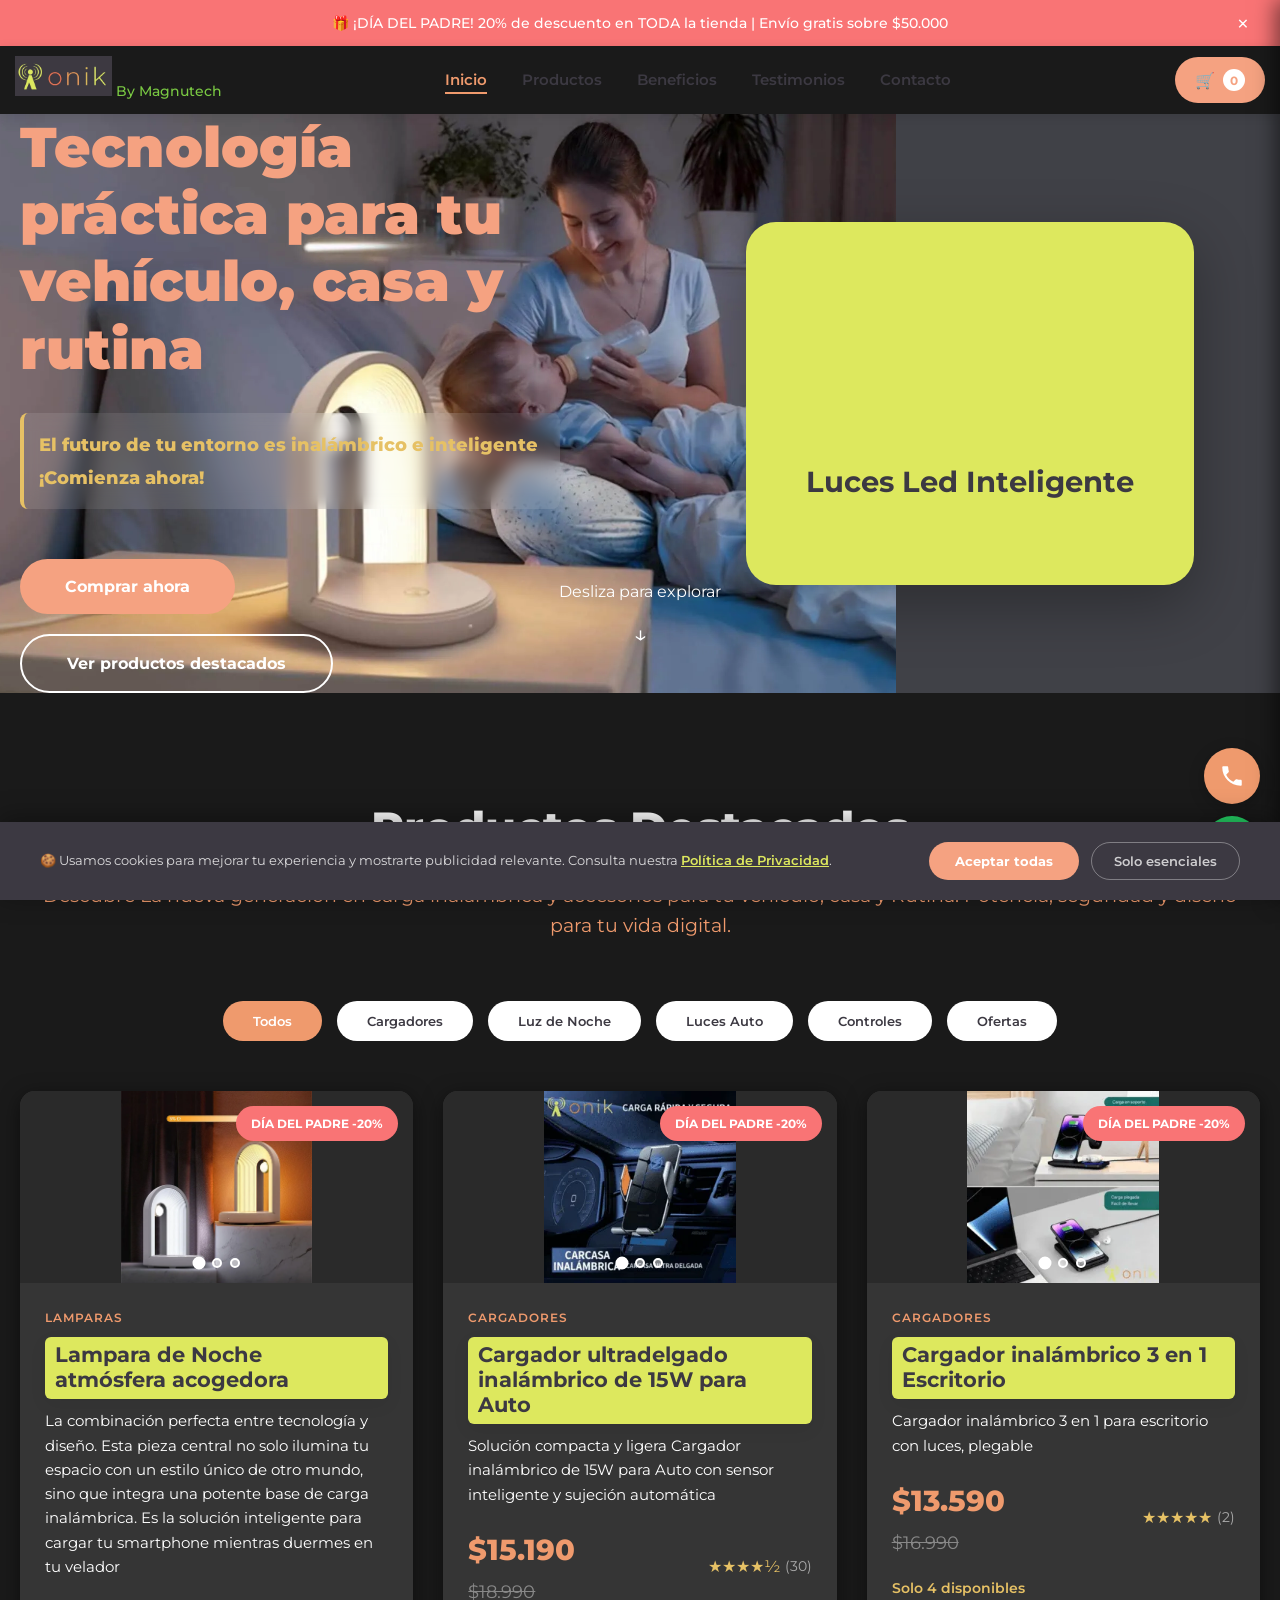
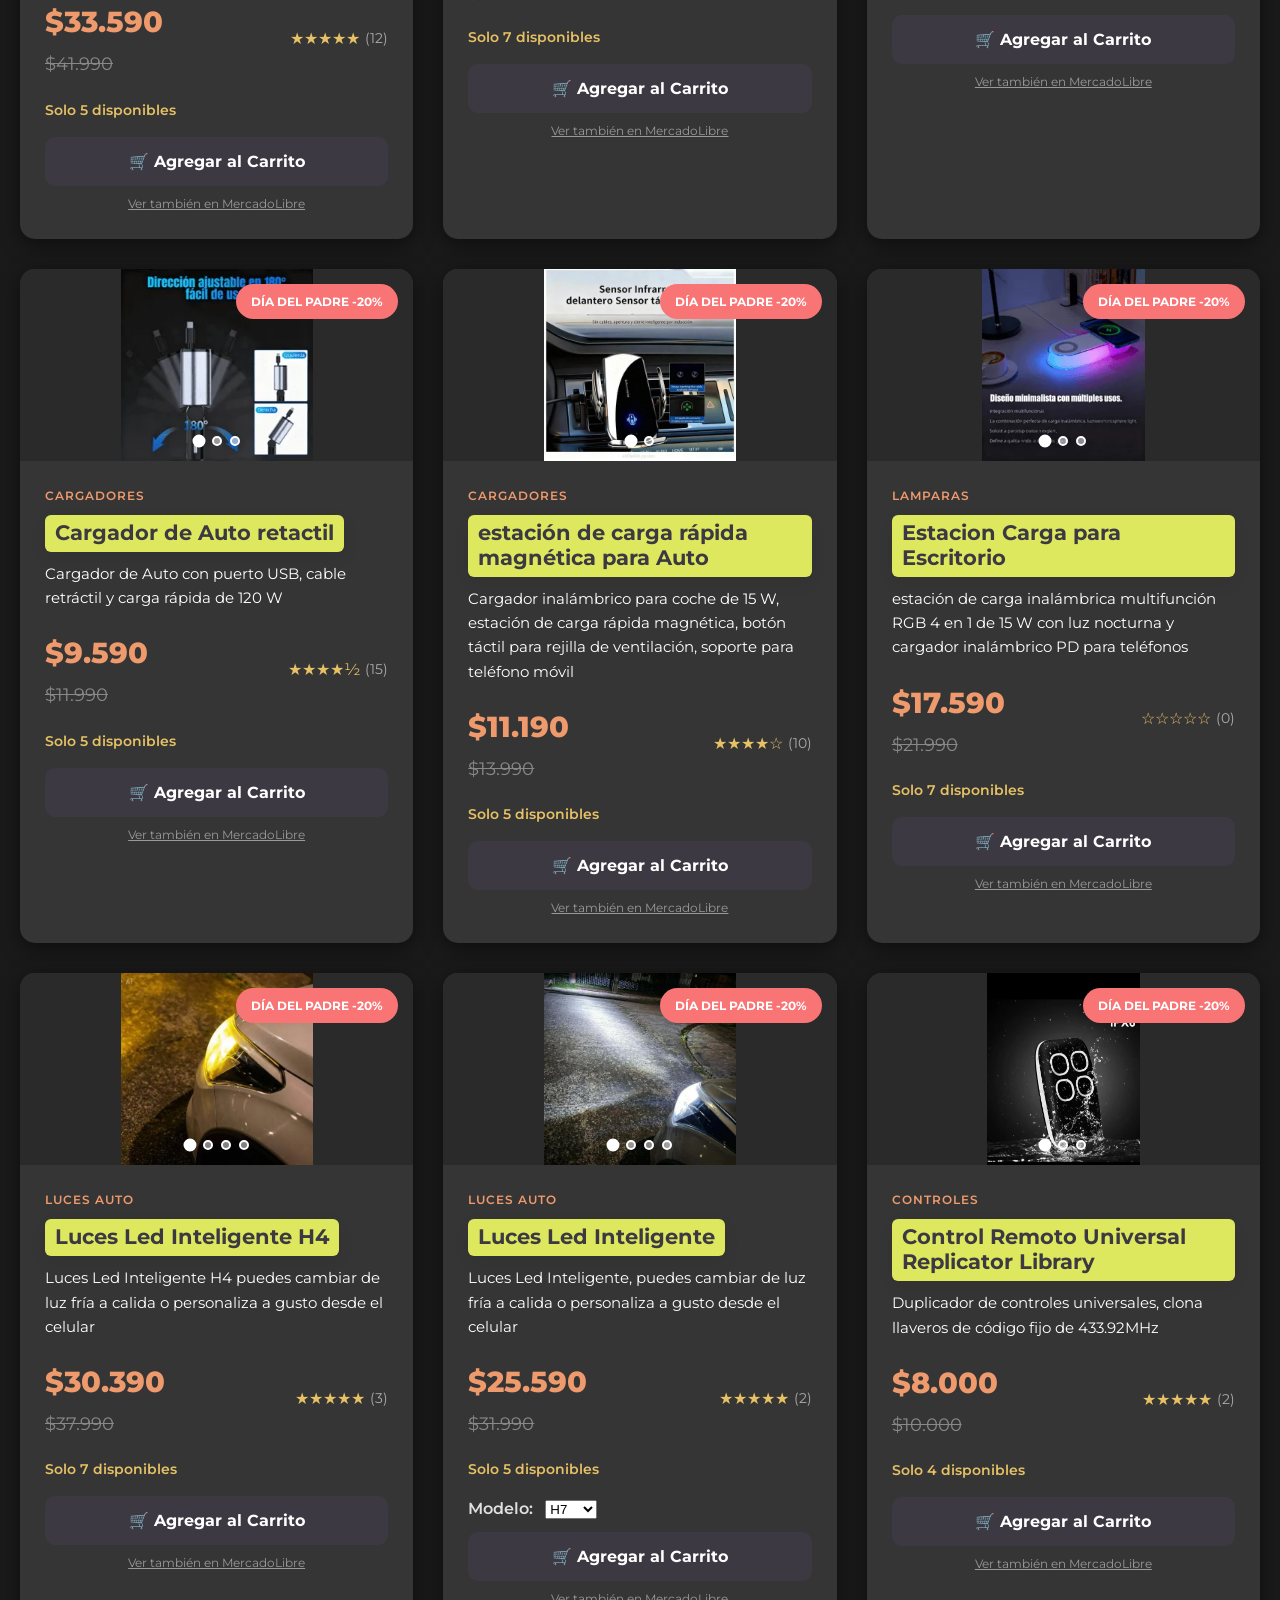
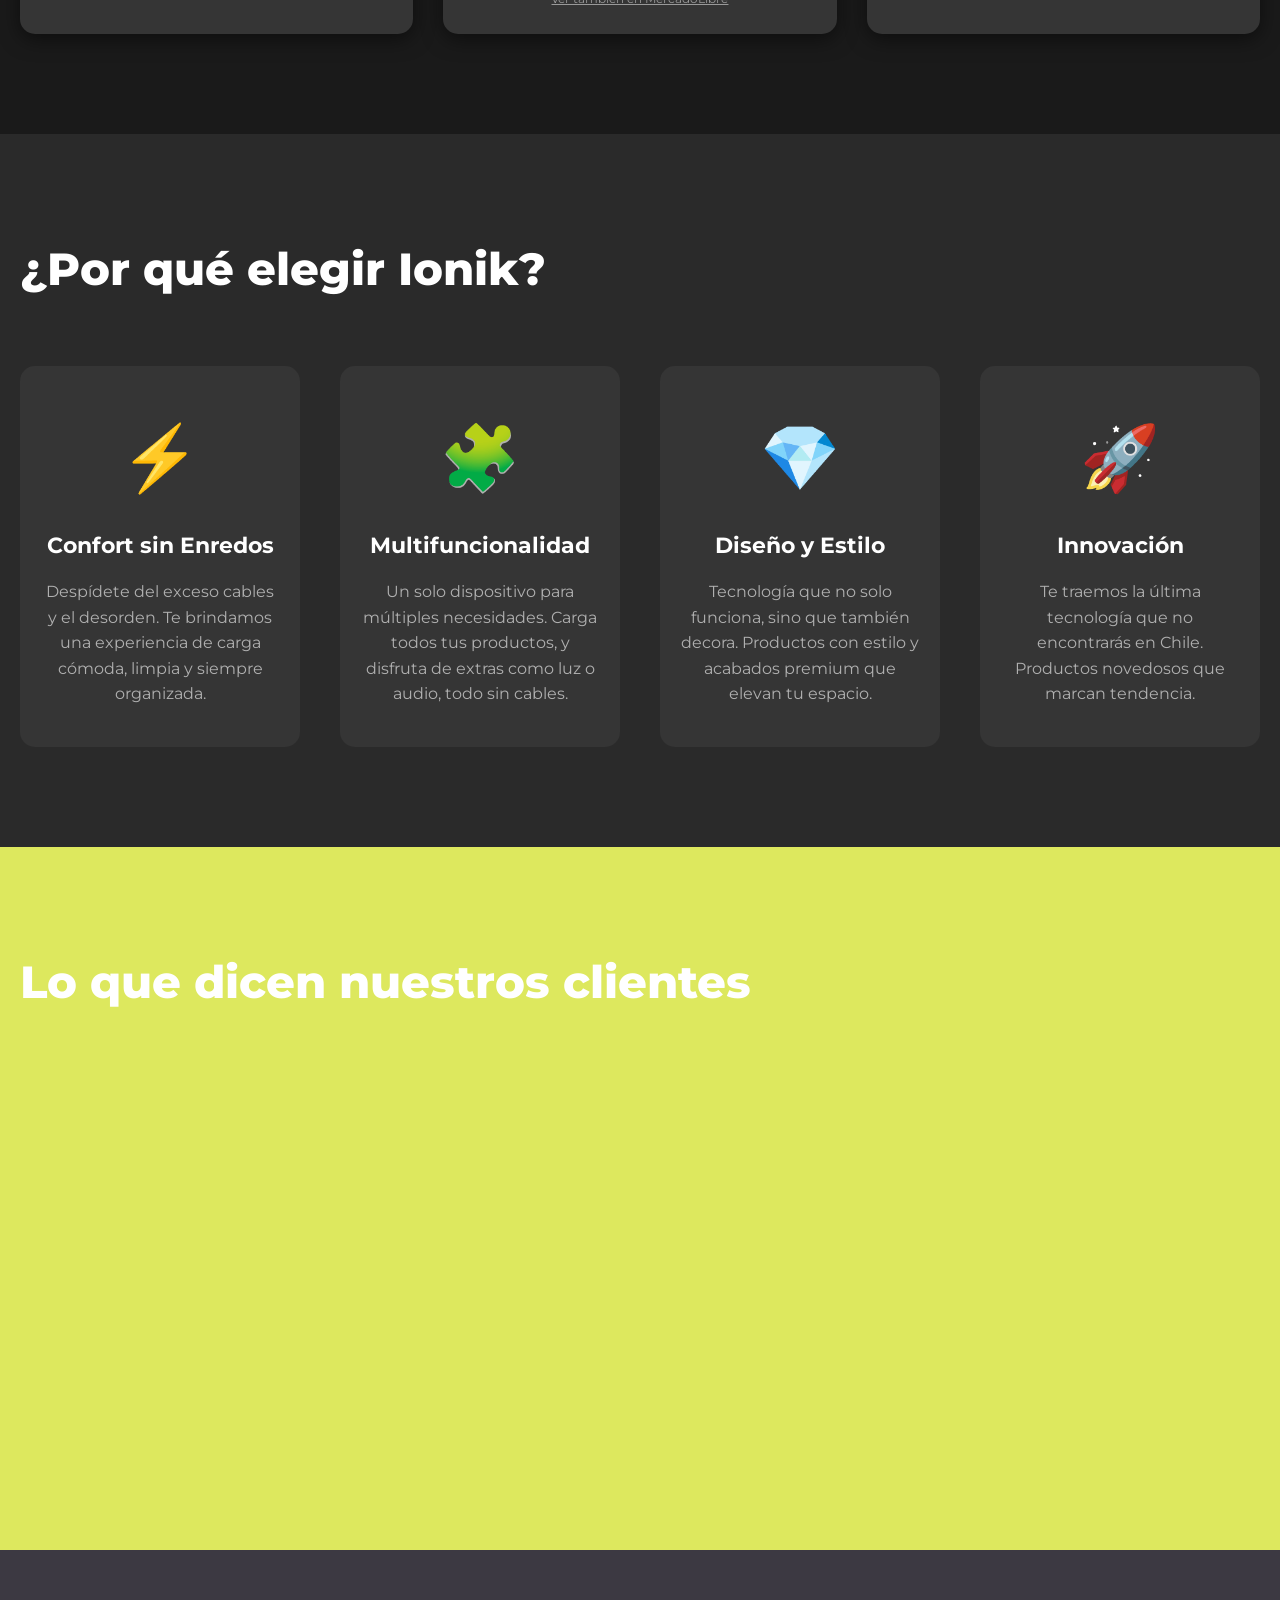
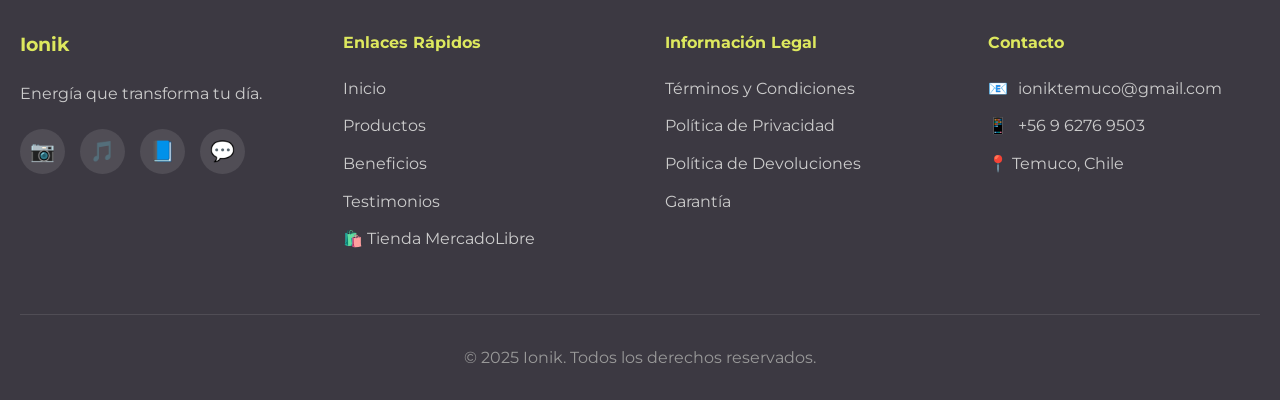
==== commit 5d2e4f2c: "Update index.html video luces led" ====
--- a/index.html
+++ b/index.html
@@ -240,7 +240,7 @@
                     <div class="hero-right">
                         <div class="product-card-hero">
                     <video 
-                        src="videos/lampara1.mp4" 
+                        src="videos/ledapp1.mp4" 
                         autoplay 
                         loop 
                         muted 
@@ -250,7 +250,7 @@
                     >
                         Tu navegador no soporta el elemento de video.
                     </video>
-                    <h3 class="product-name-hero">Cargador inalambrico</h3>
+                    <h3 class="product-name-hero">Luces Led Inteligente</h3>
                 </div>
             </div>
         </div>
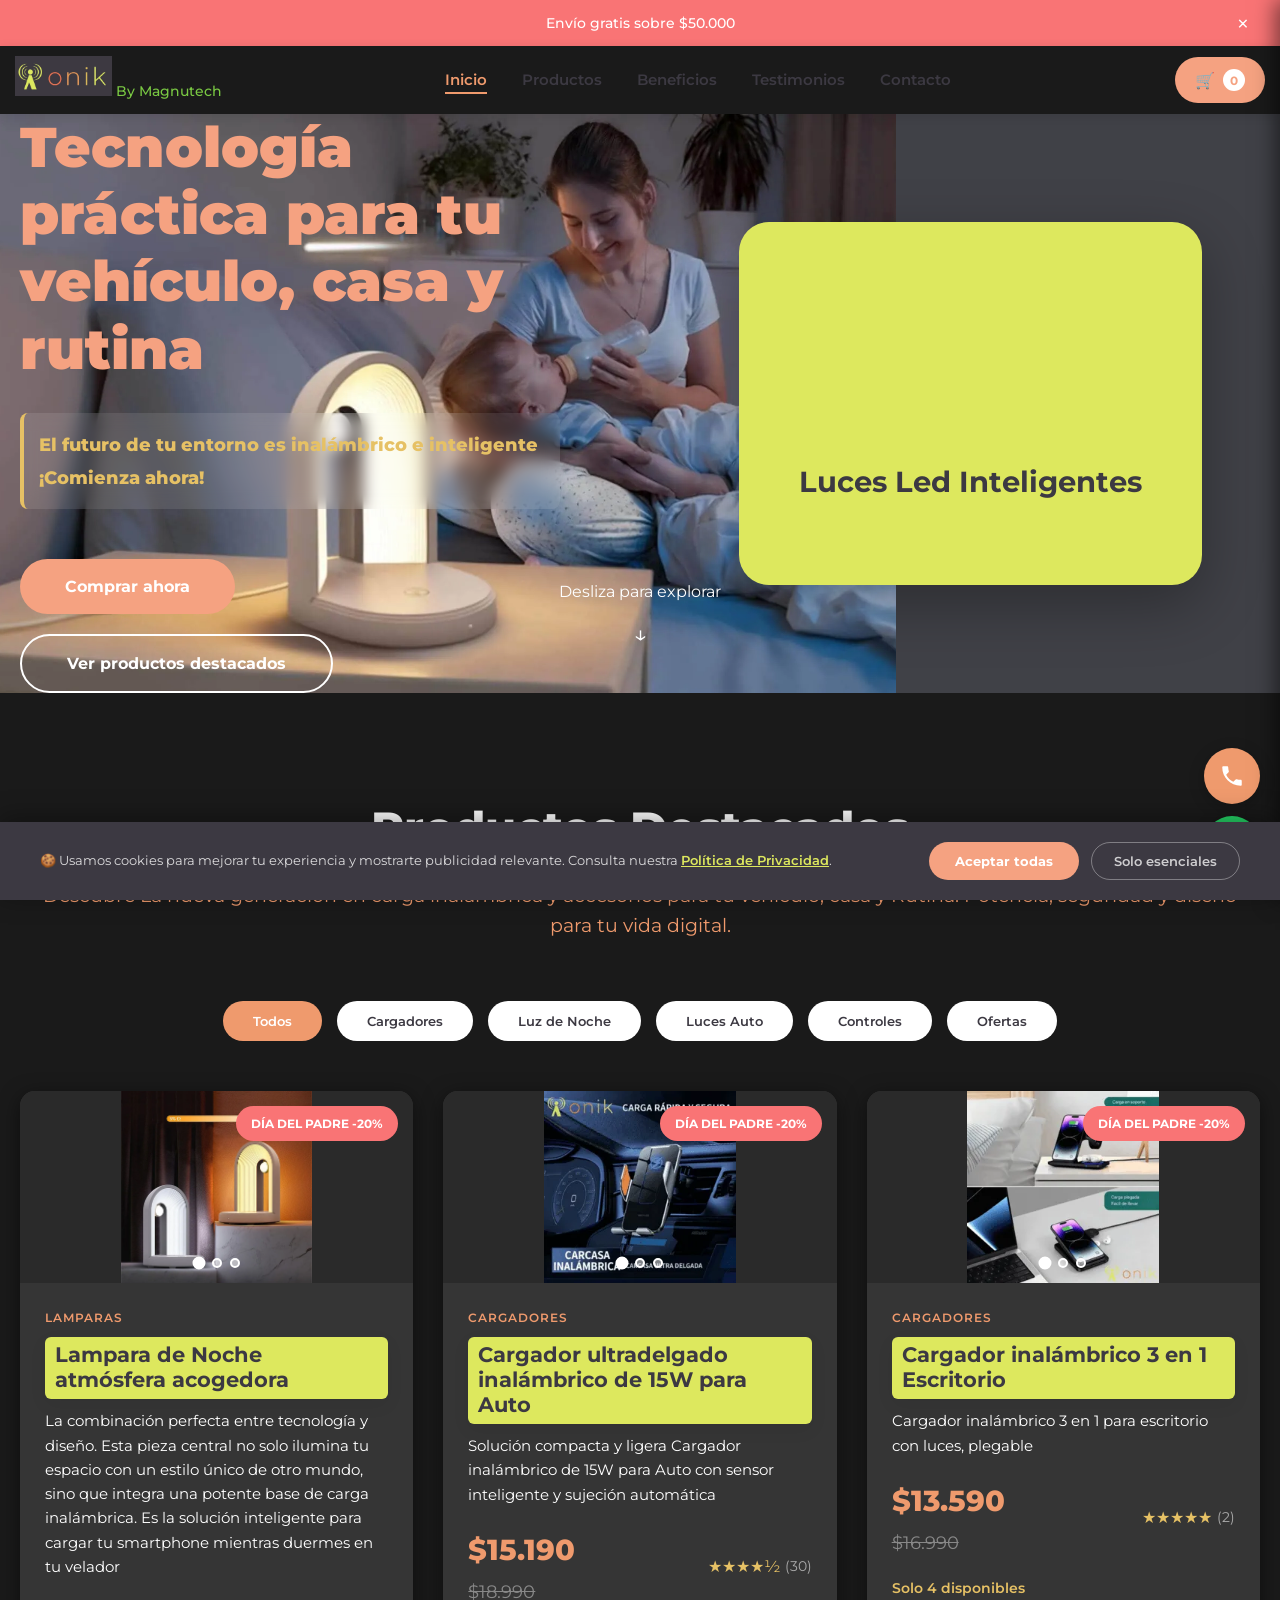
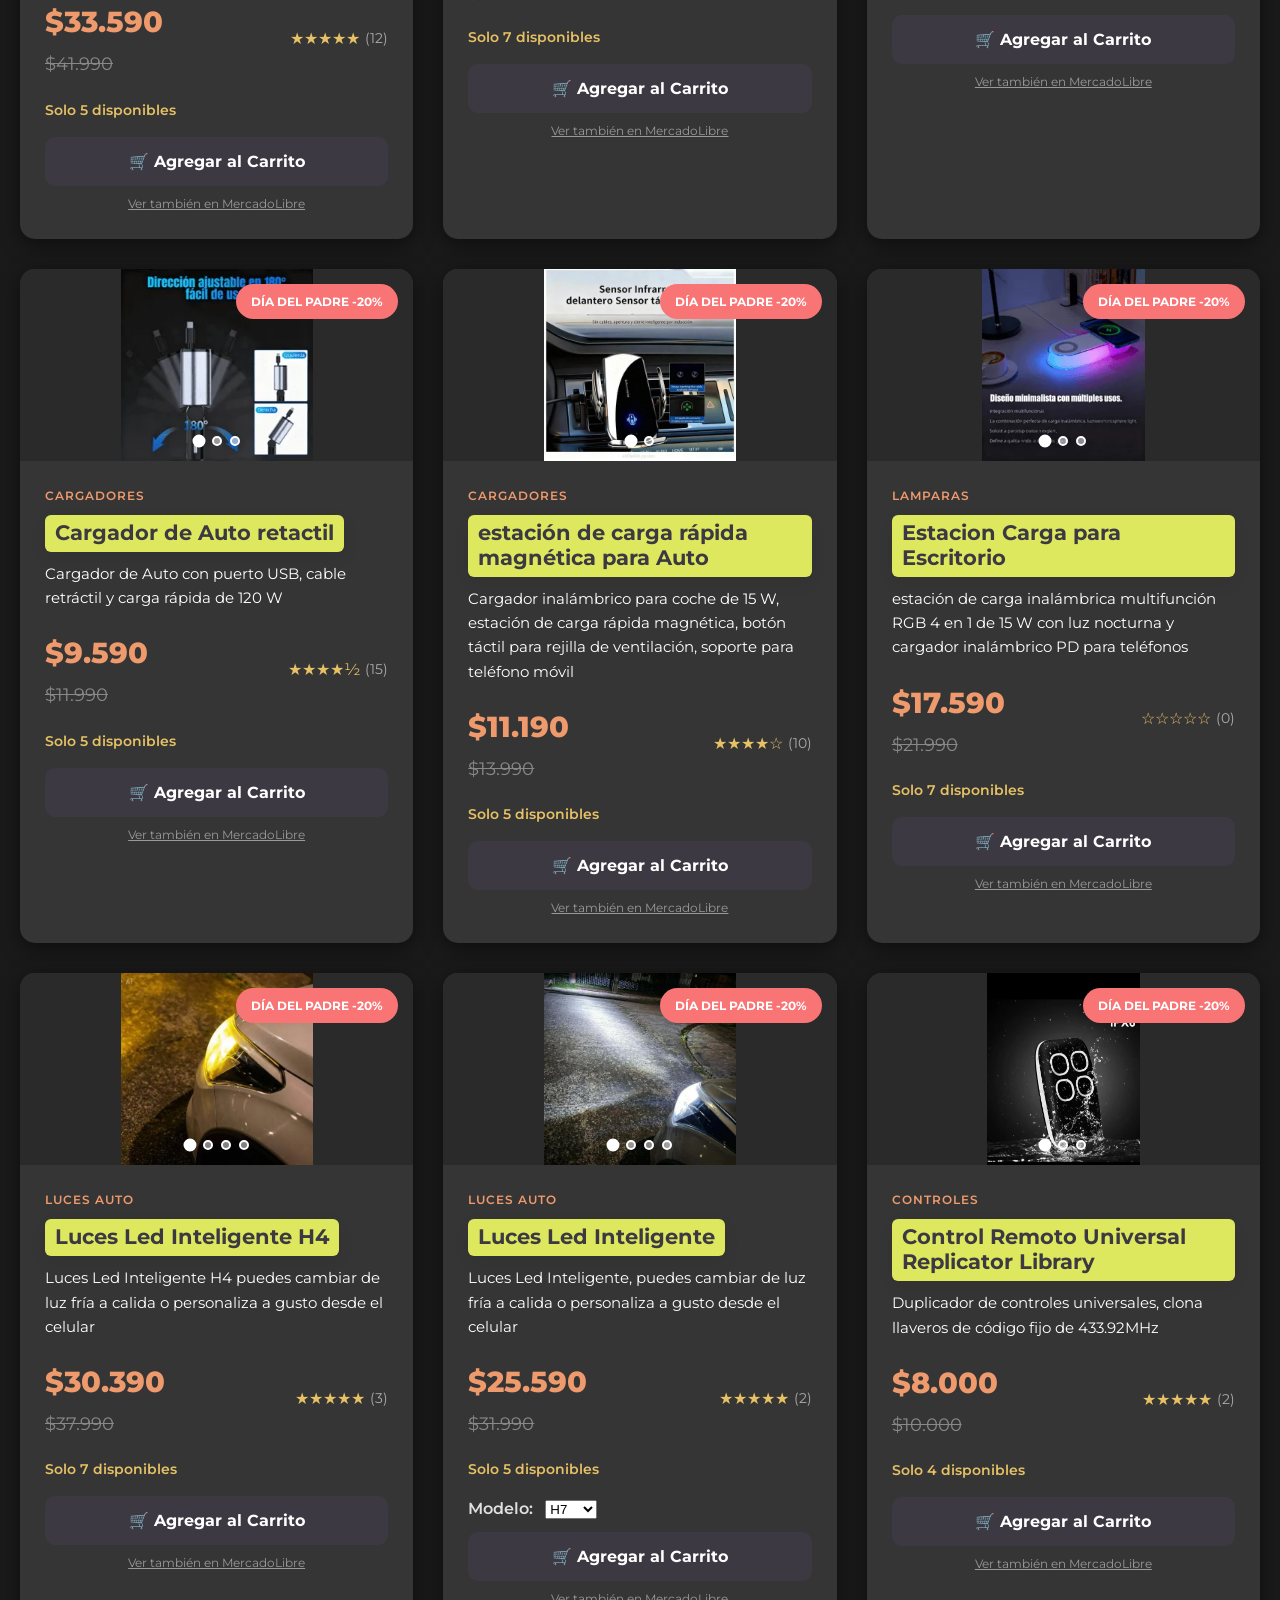
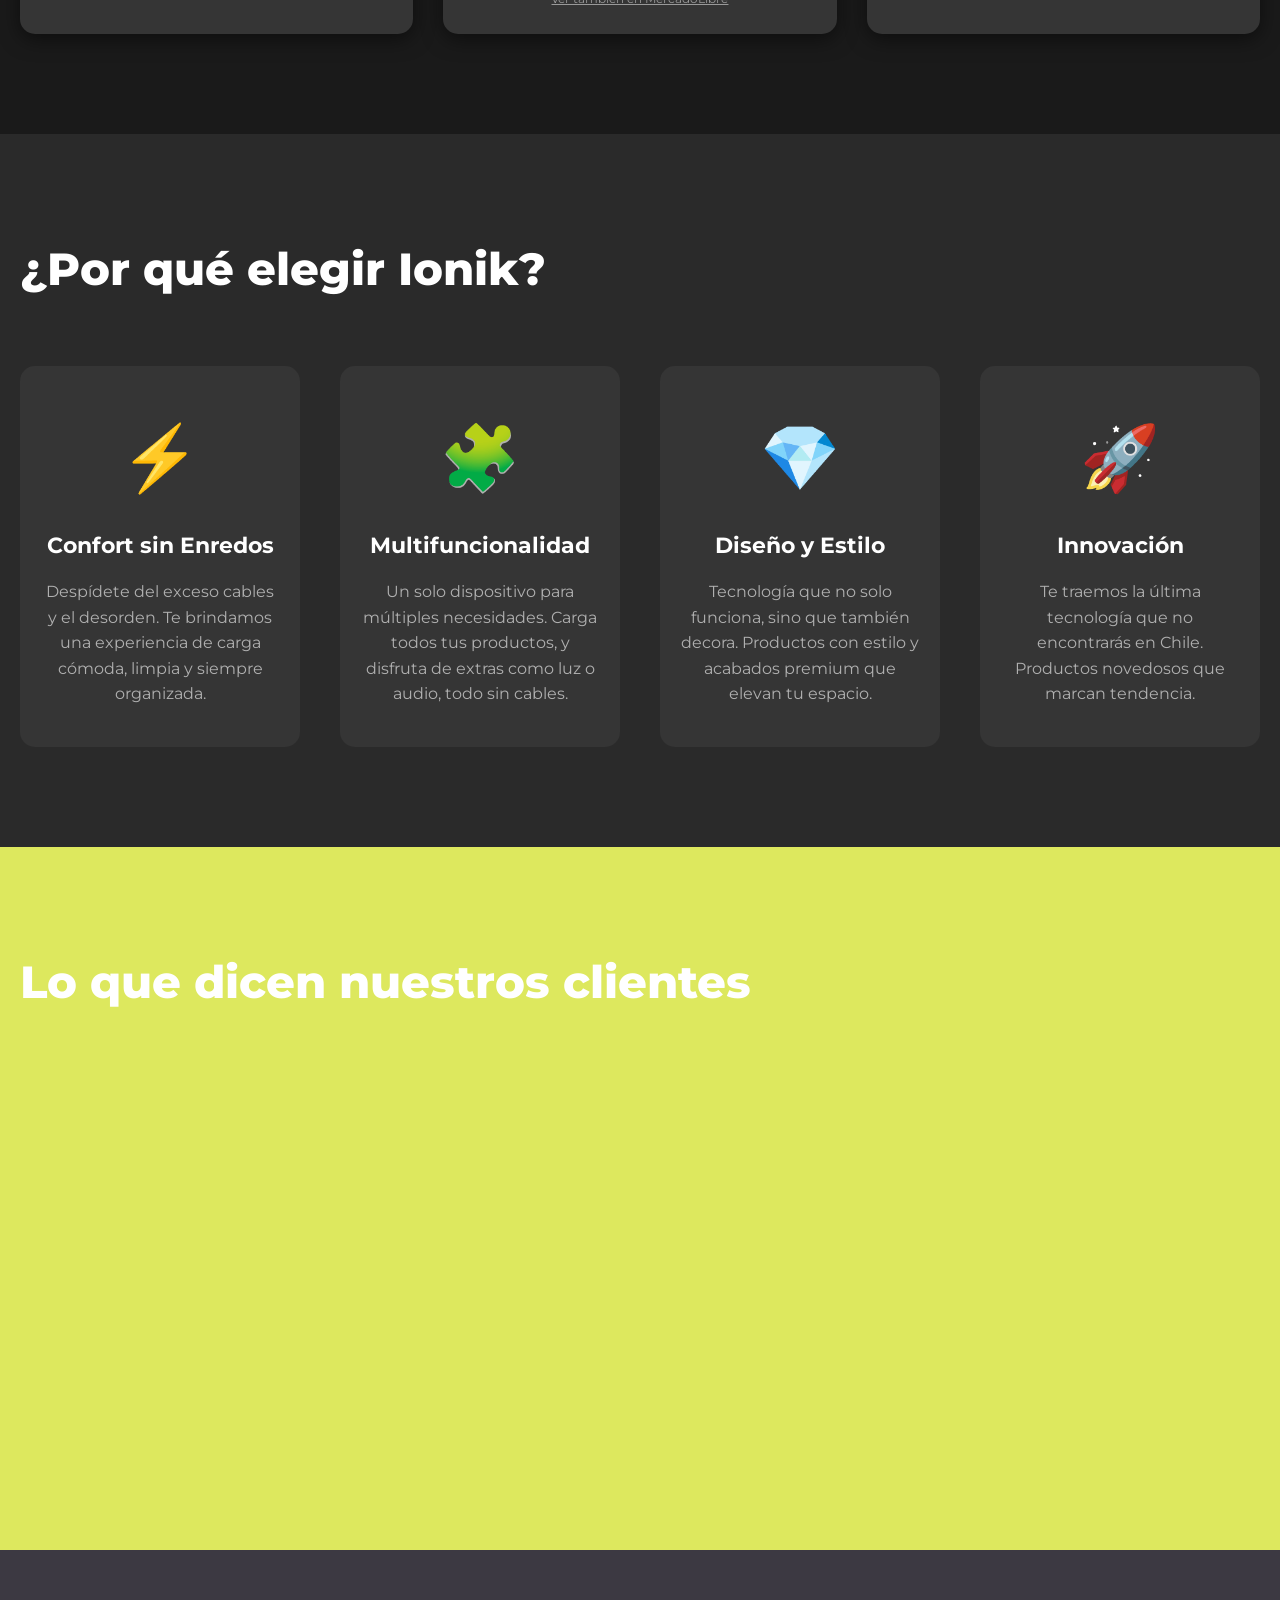
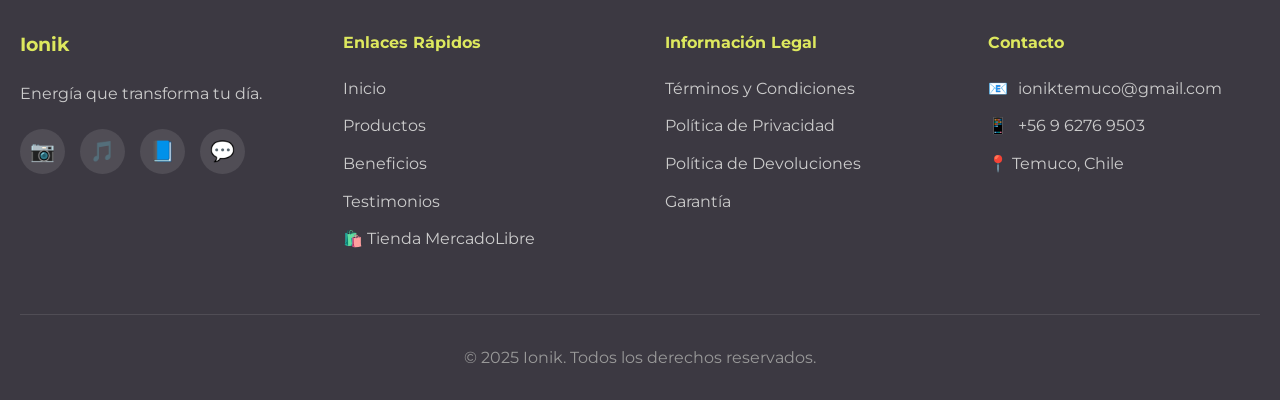
==== commit ea8c778a: "Update index.html" ====
--- a/index.html
+++ b/index.html
@@ -86,9 +86,9 @@
     <link rel="preconnect" href="https://fonts.googleapis.com">
     <link rel="preconnect" href="https://fonts.gstatic.com" crossorigin>
     <link href="https://fonts.googleapis.com/css2?family=Montserrat:wght@300;400;600;700;900&display=swap" rel="stylesheet">
-    <link rel="stylesheet" href="css/style.css?v=20260615dark">
-    <link rel="stylesheet" href="css/components.css?v=20260615dark">
-    <link rel="stylesheet" href="css/responsive.css?v=20260615">
+    <link rel="stylesheet" href="css/style.css?v=20260709">
+    <link rel="stylesheet" href="css/components.css?v=20260709">
+    <link rel="stylesheet" href="css/responsive.css?v=20260709">
 
     <!-- ================================================ -->
     <!-- ANALYTICS CENTRALIZADO
@@ -135,7 +135,7 @@
 <body>
     <!-- Barra Promocional Superior -->
     <div class="promo-bar" id="promoBar">
-        <p>🎁 ¡DÍA DEL PADRE! 20% de descuento en TODA la tienda | Envío gratis sobre $50.000</p>
+        <p>Envío gratis sobre $50.000</p>
         <button class="close-promo" onclick="closePromoBar()">×</button>
     </div>
 
@@ -250,7 +250,7 @@
                     >
                         Tu navegador no soporta el elemento de video.
                     </video>
-                    <h3 class="product-name-hero">Luces Led Inteligente</h3>
+                    <h3 class="product-name-hero">Luces Led Inteligentes</h3>
                 </div>
             </div>
         </div>
@@ -472,8 +472,8 @@
             // No evitar la navegación; gtag con beacon intentará enviar el evento.
         }
     </script>
-    <script src="js/main.js?v=20260615"></script>
-    <script src="js/cart.js?v=20260615"></script>
-    <script src="js/products.js?v=20260615"></script>
+    <script src="js/main.js?v=20260709"></script>
+    <script src="js/cart.js?v=20260709"></script>
+    <script src="js/products.js?v=20260709"></script>
 </body>
 </html>
